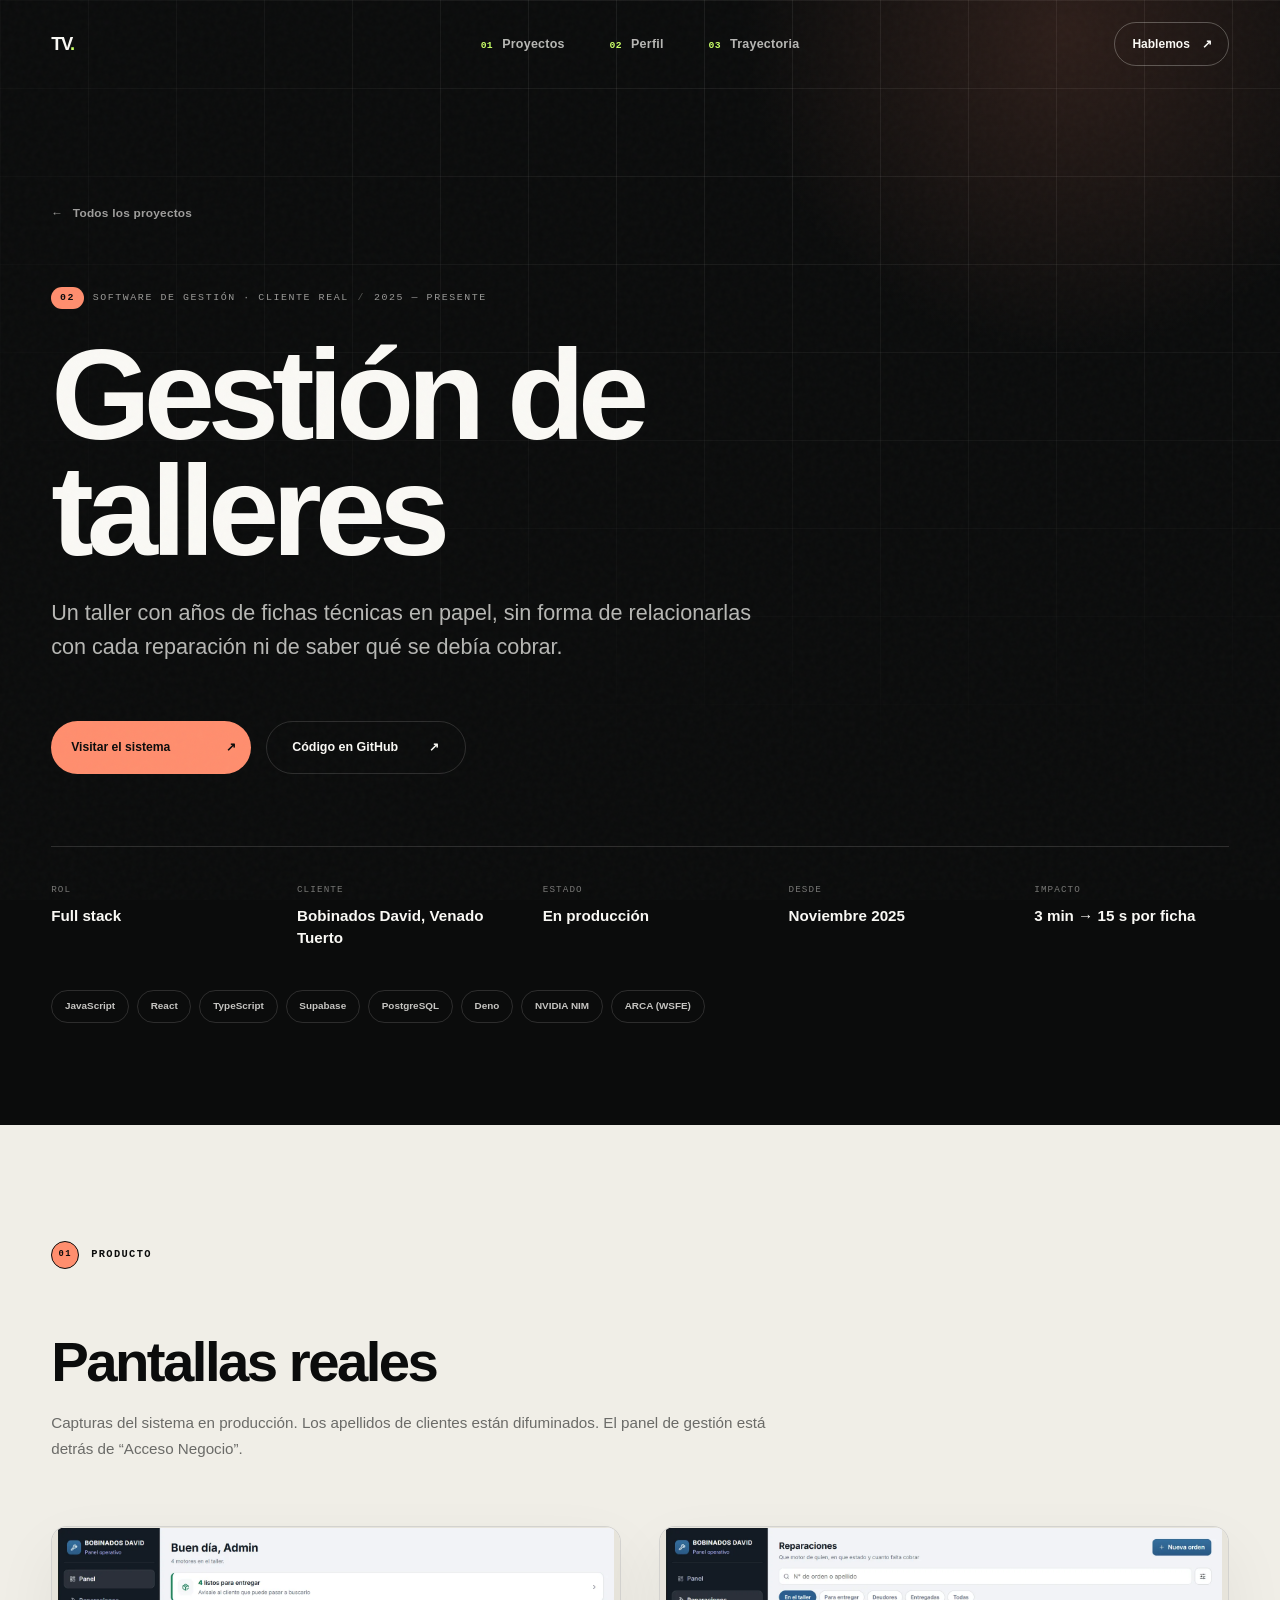
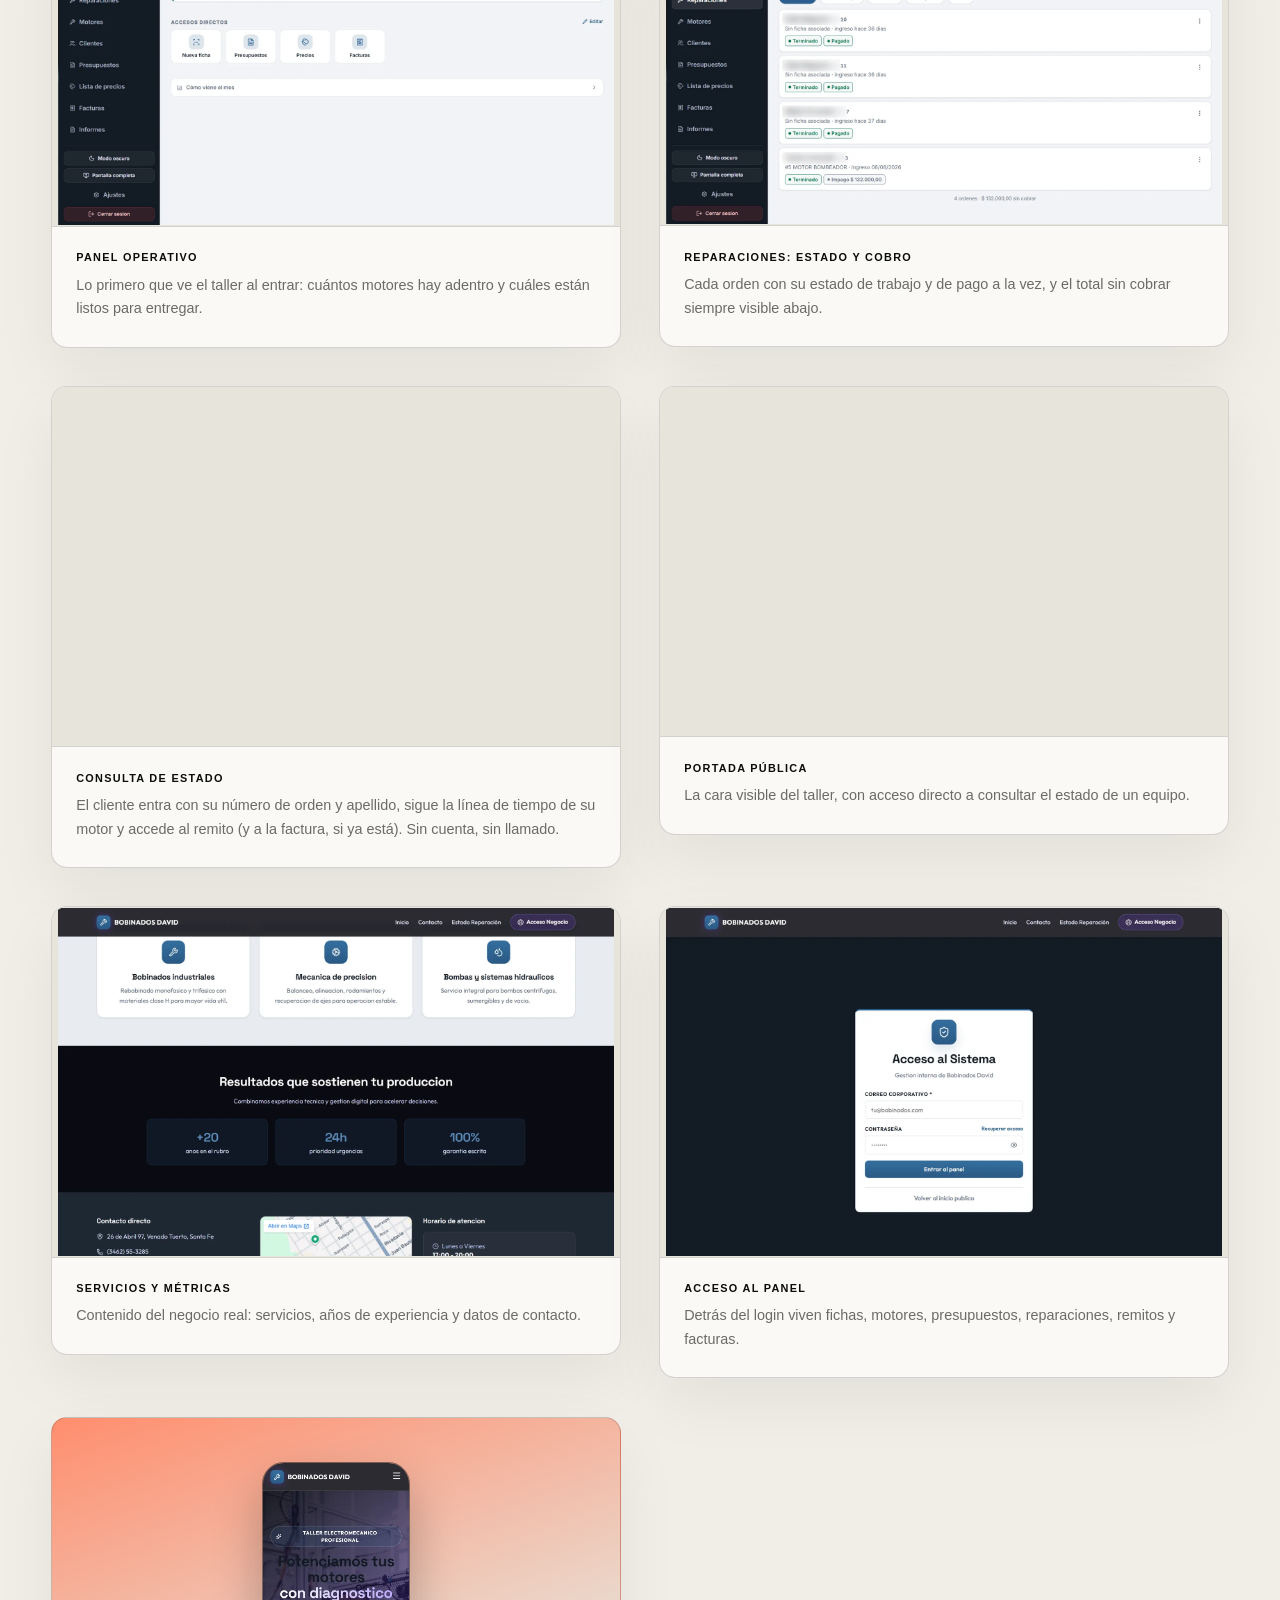
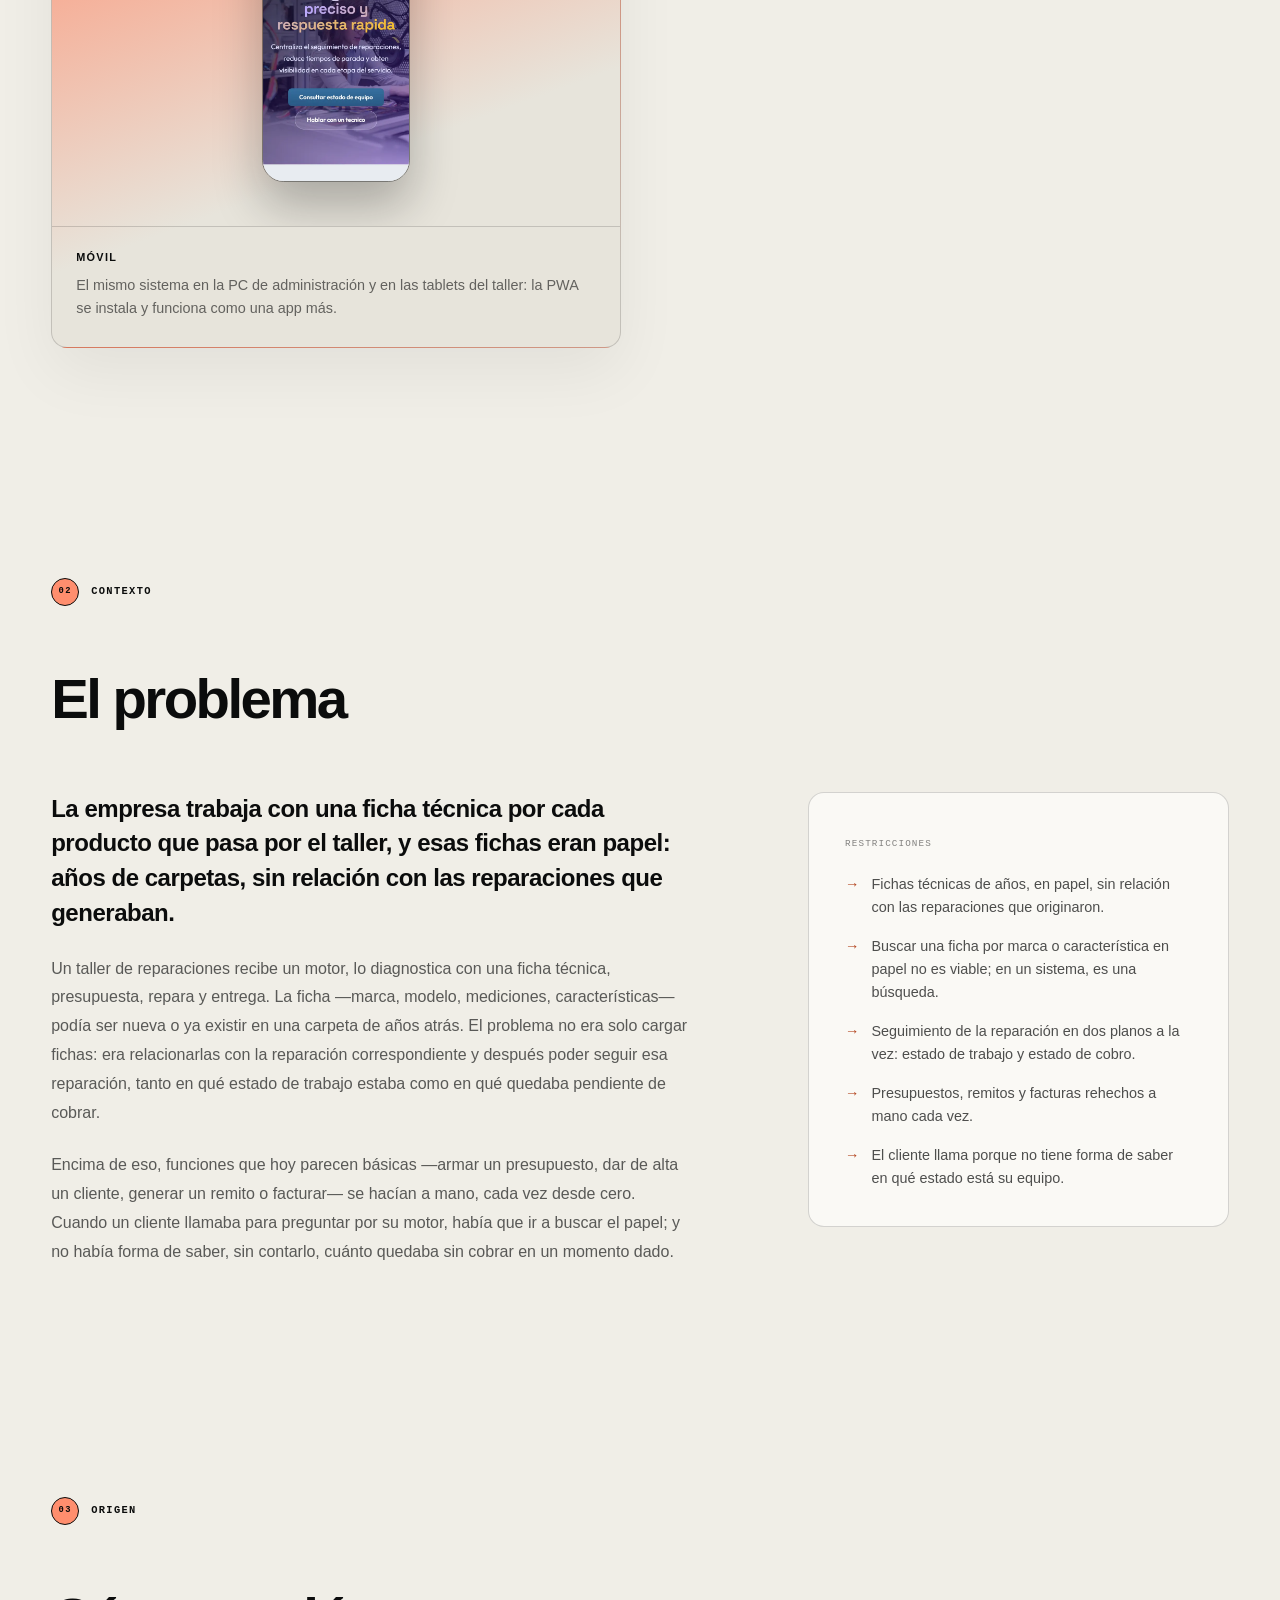
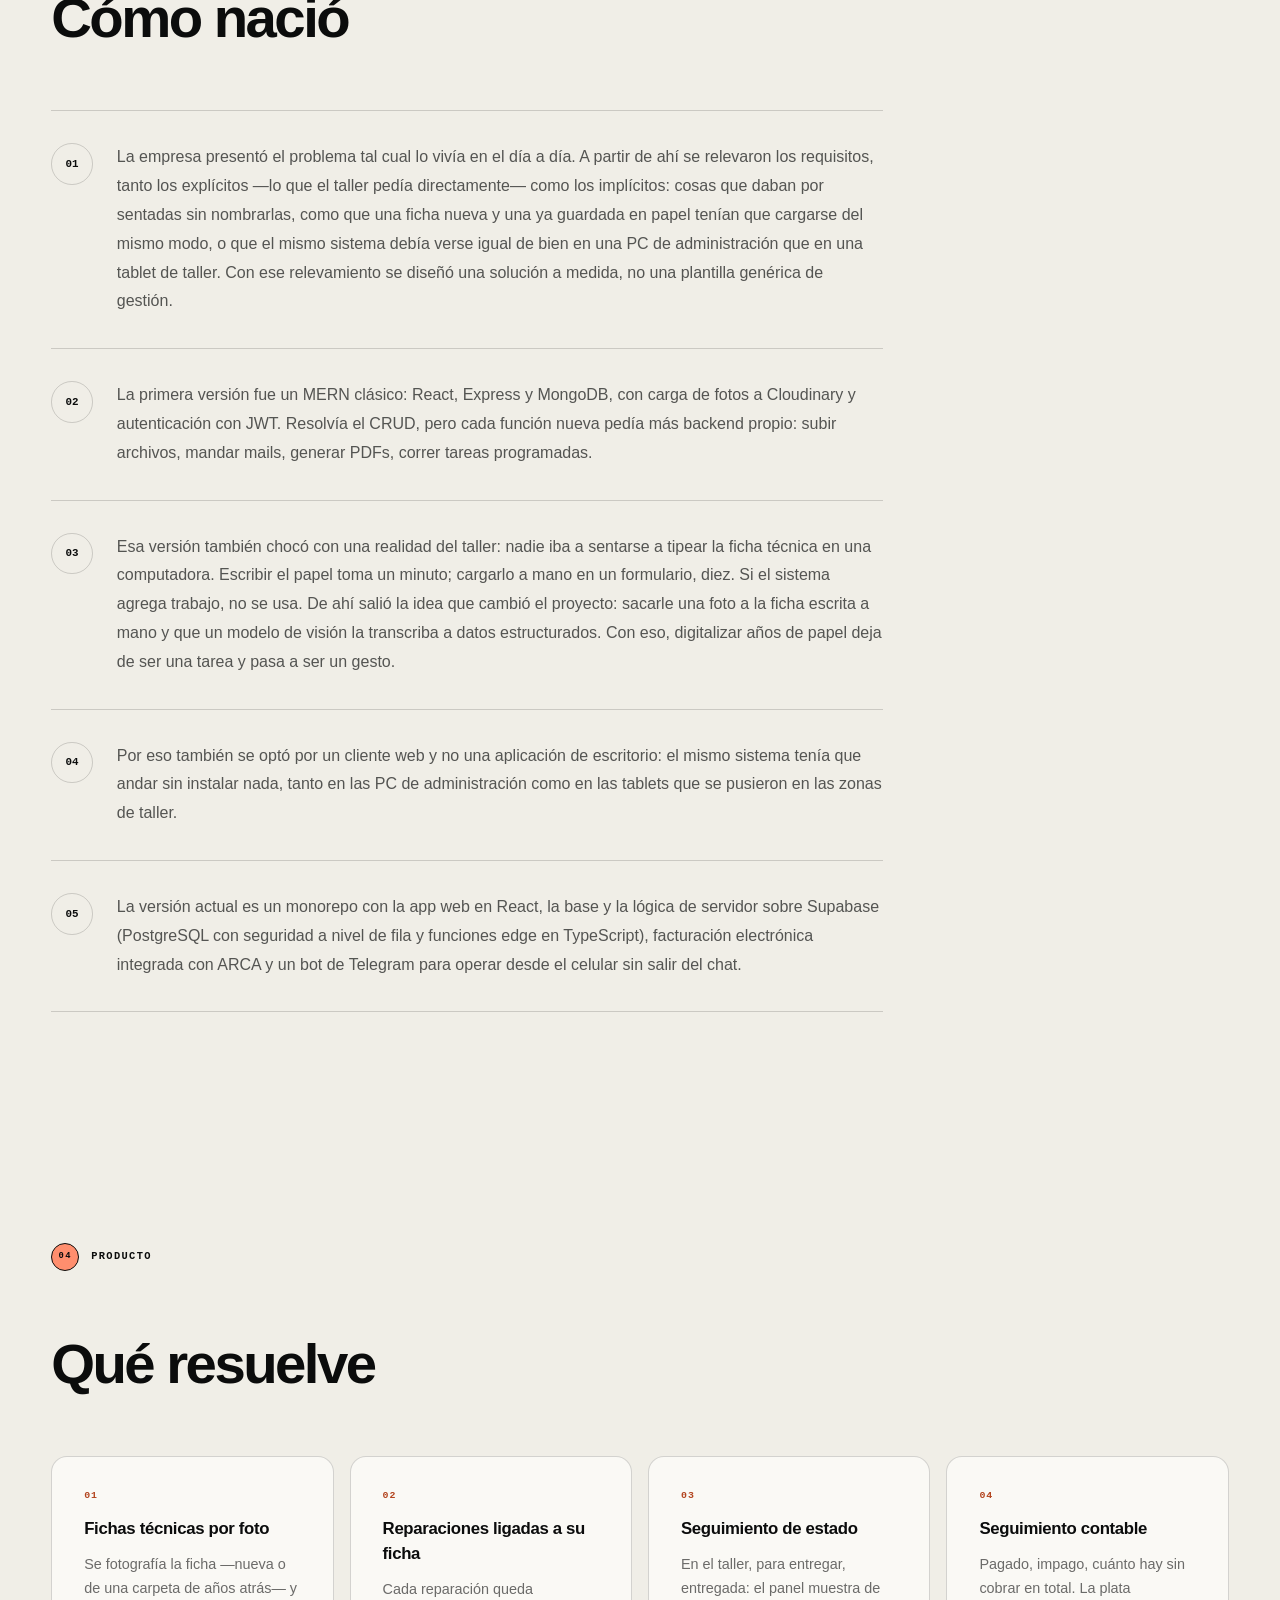
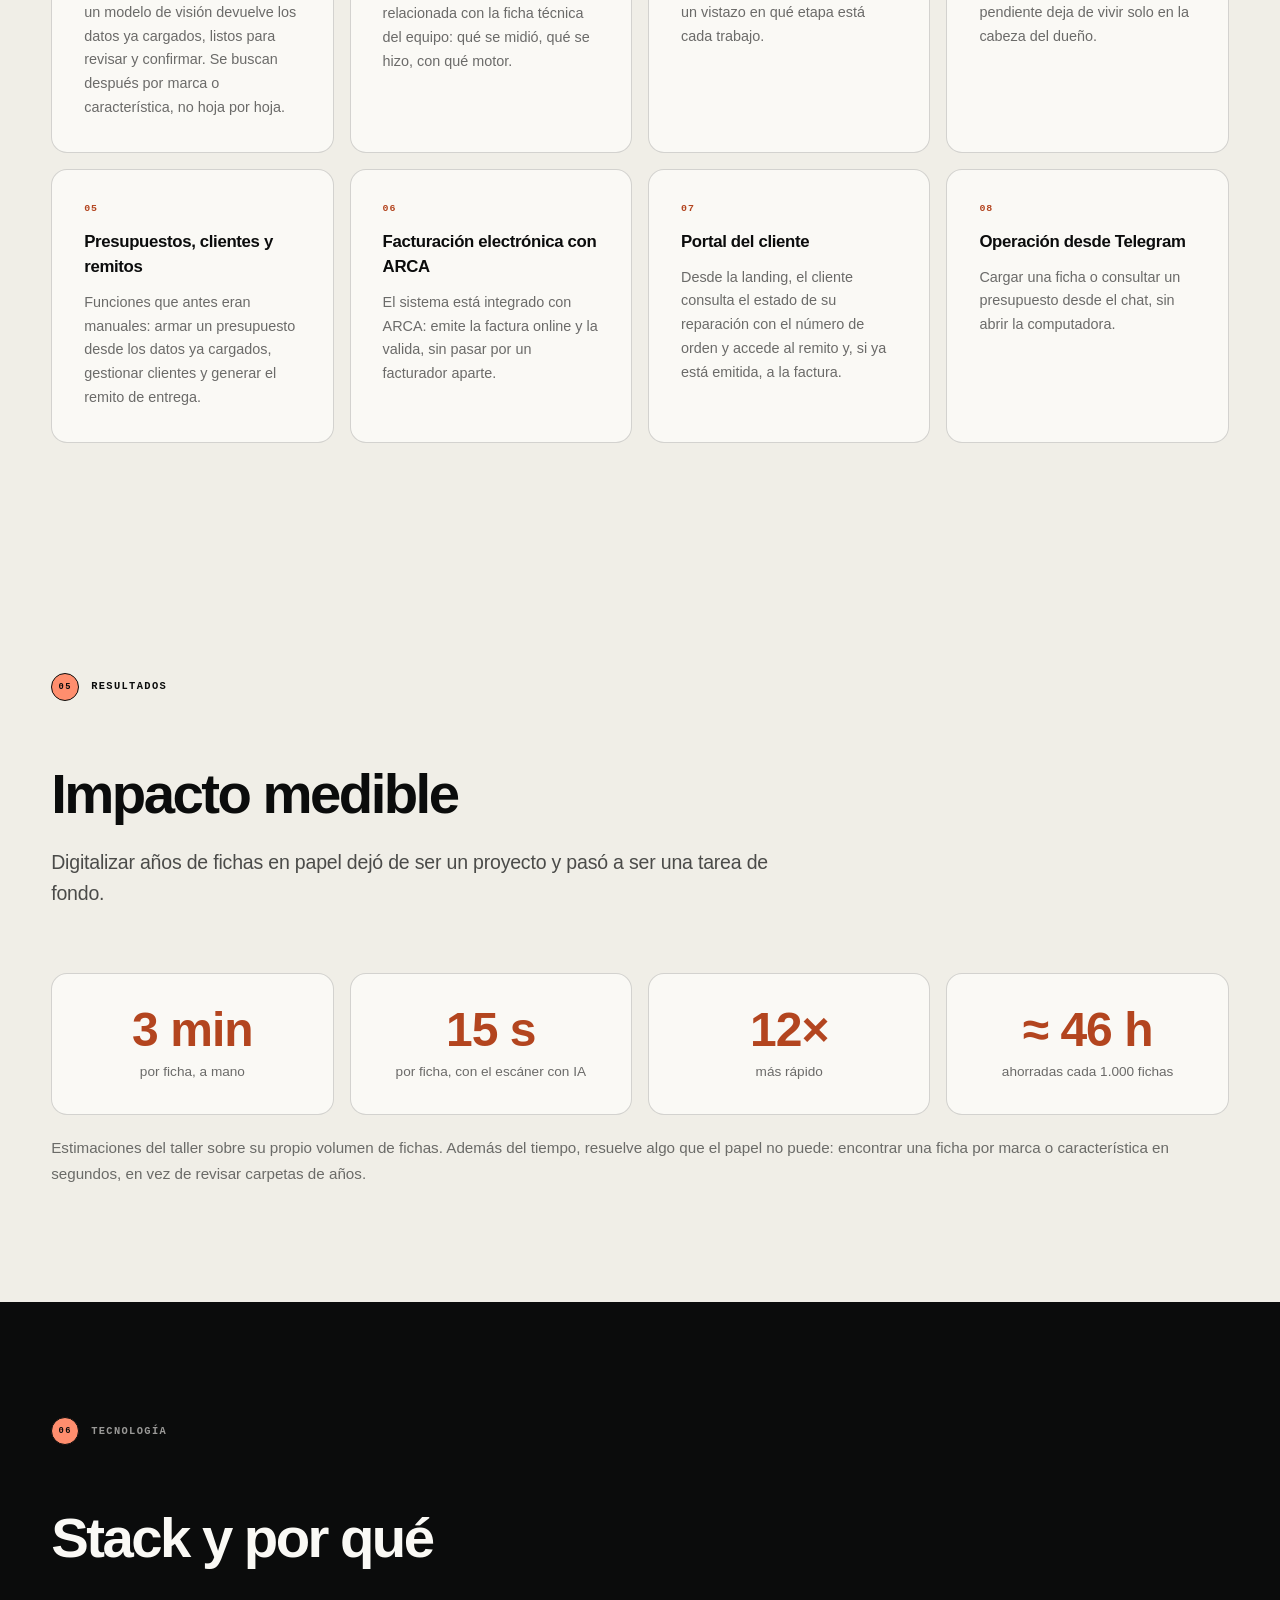
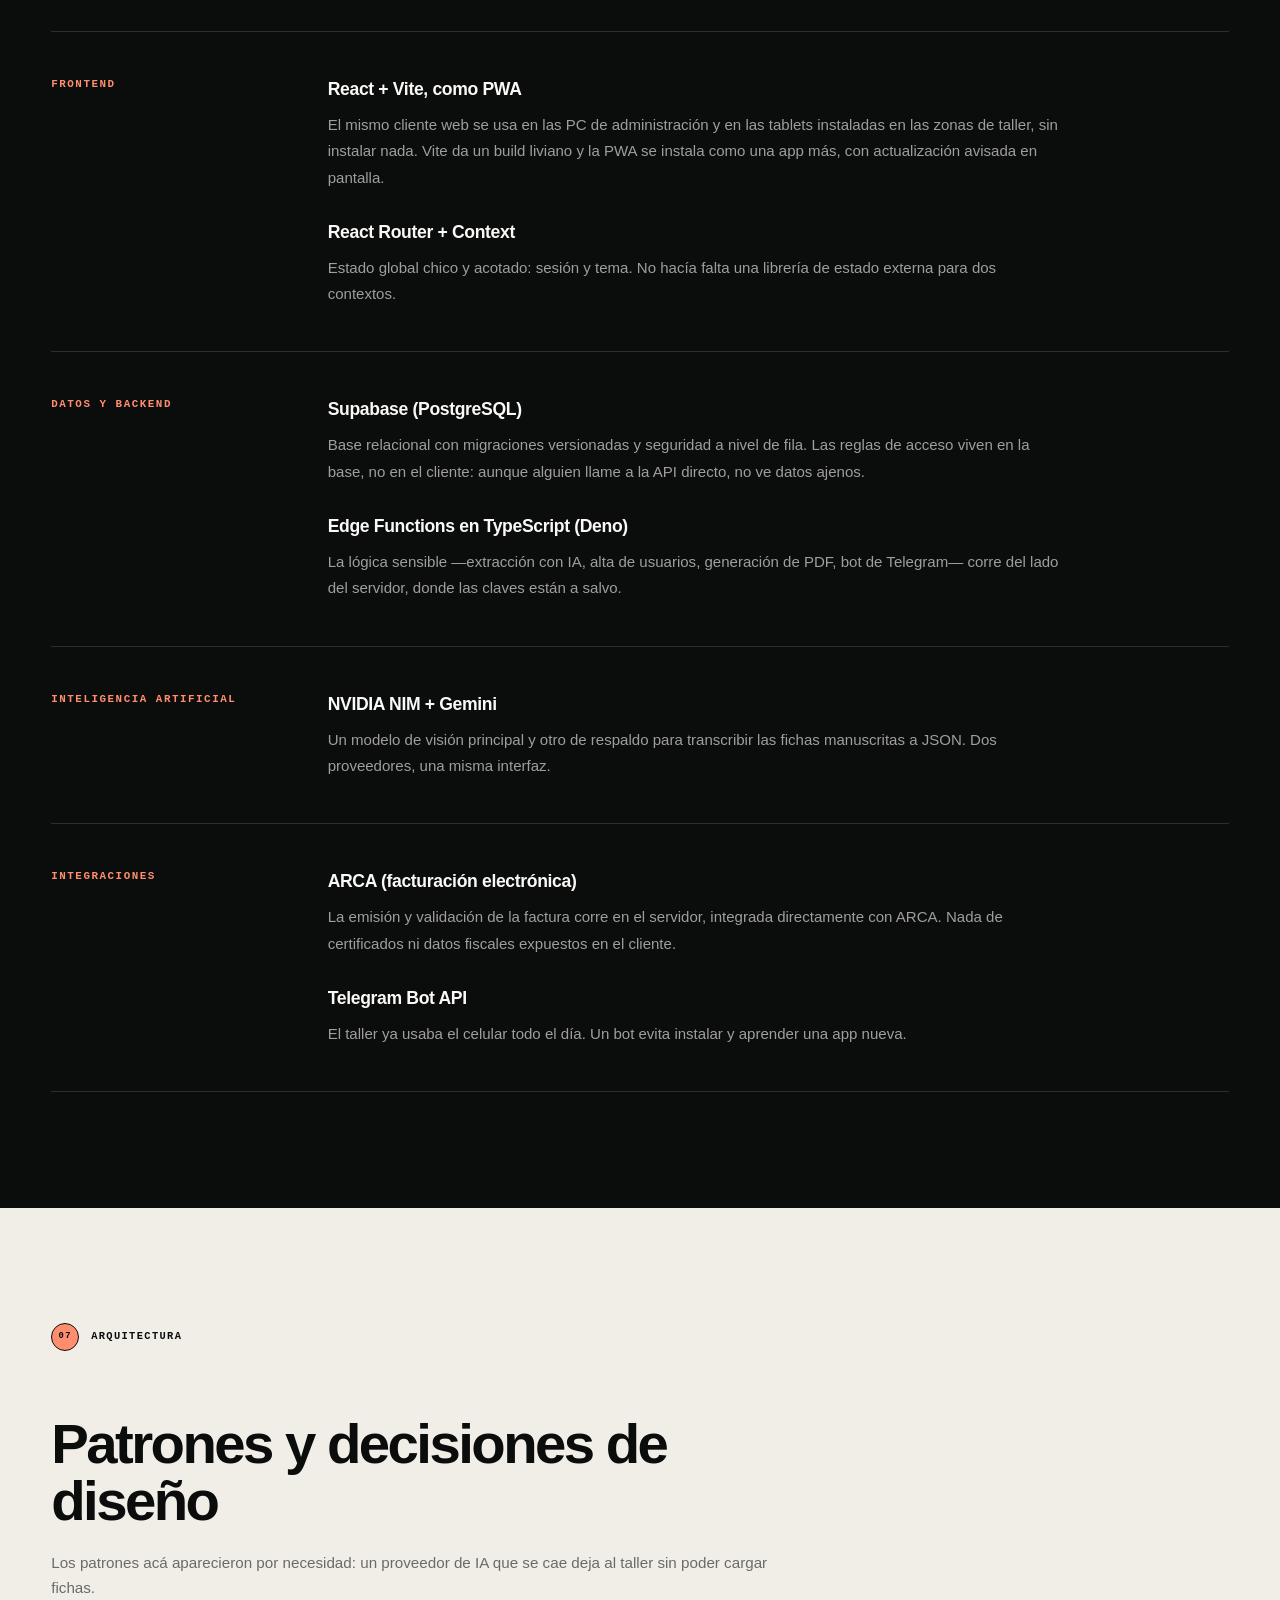
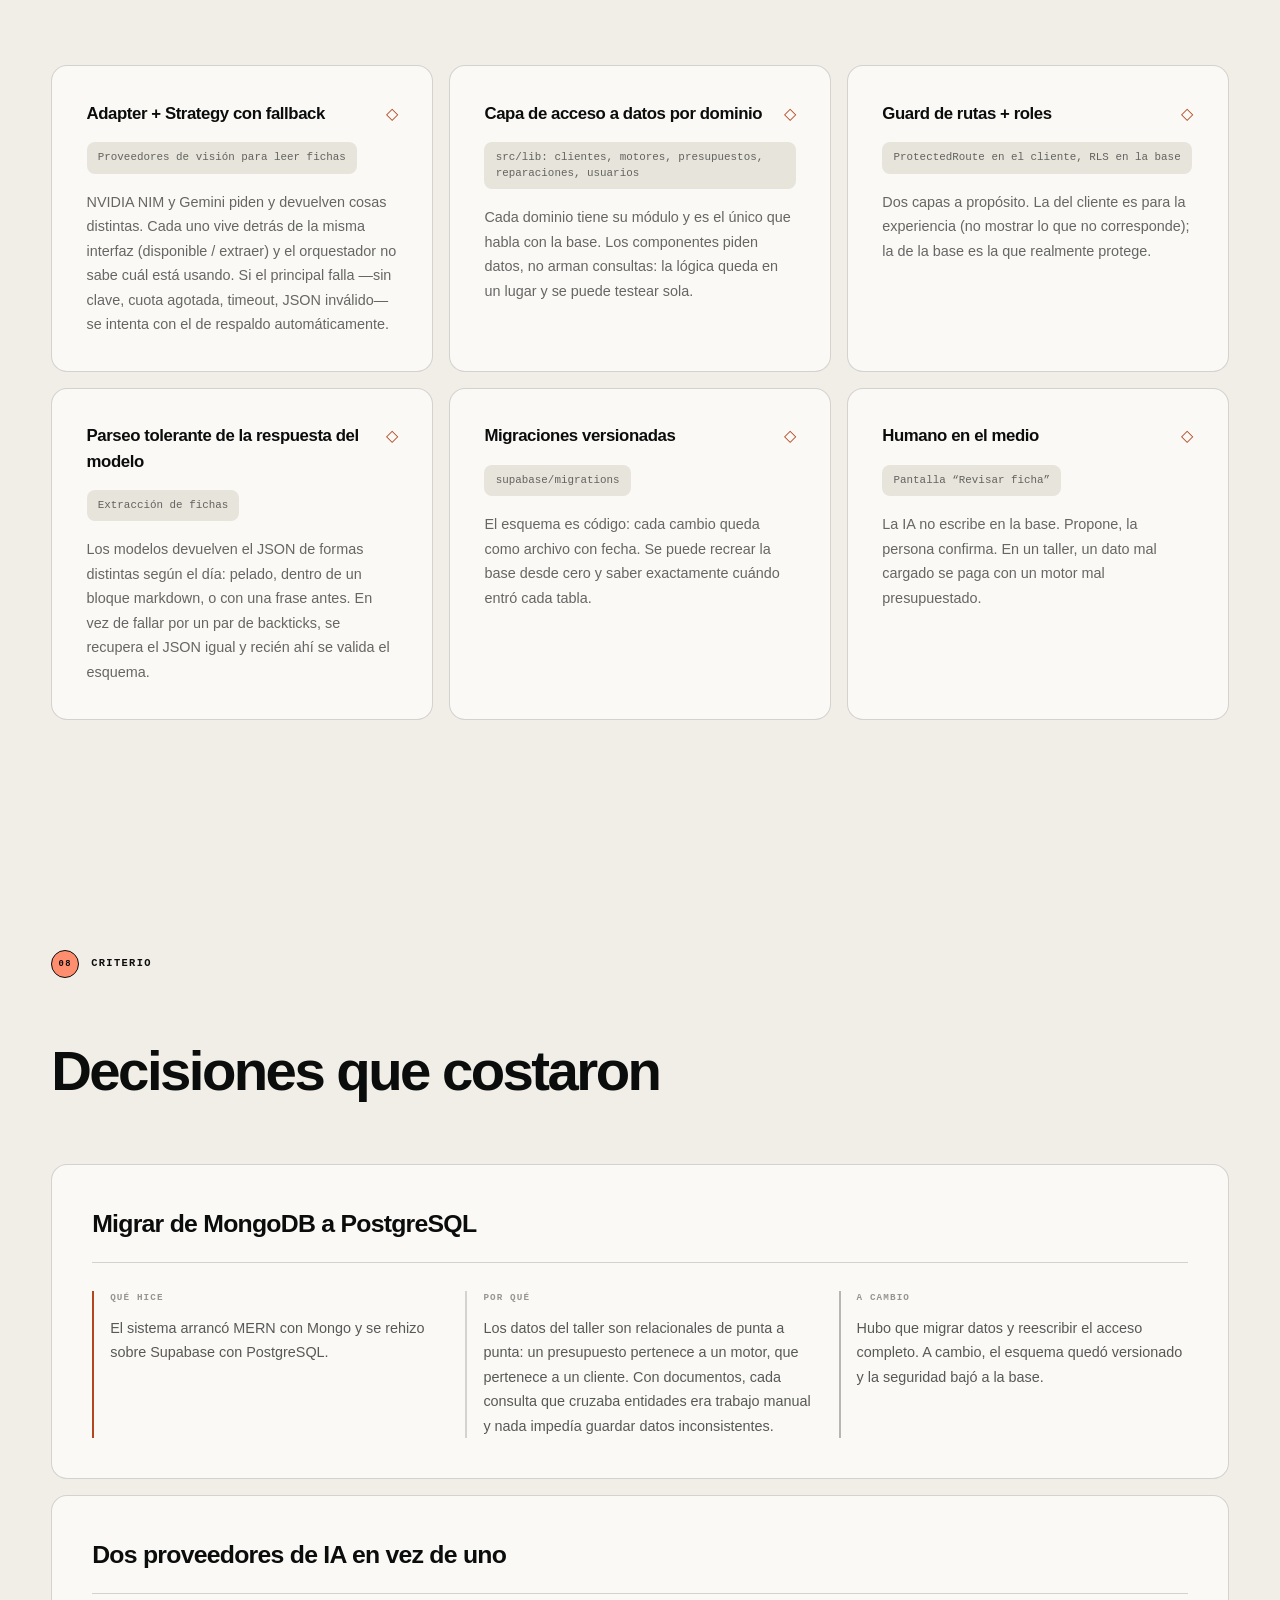
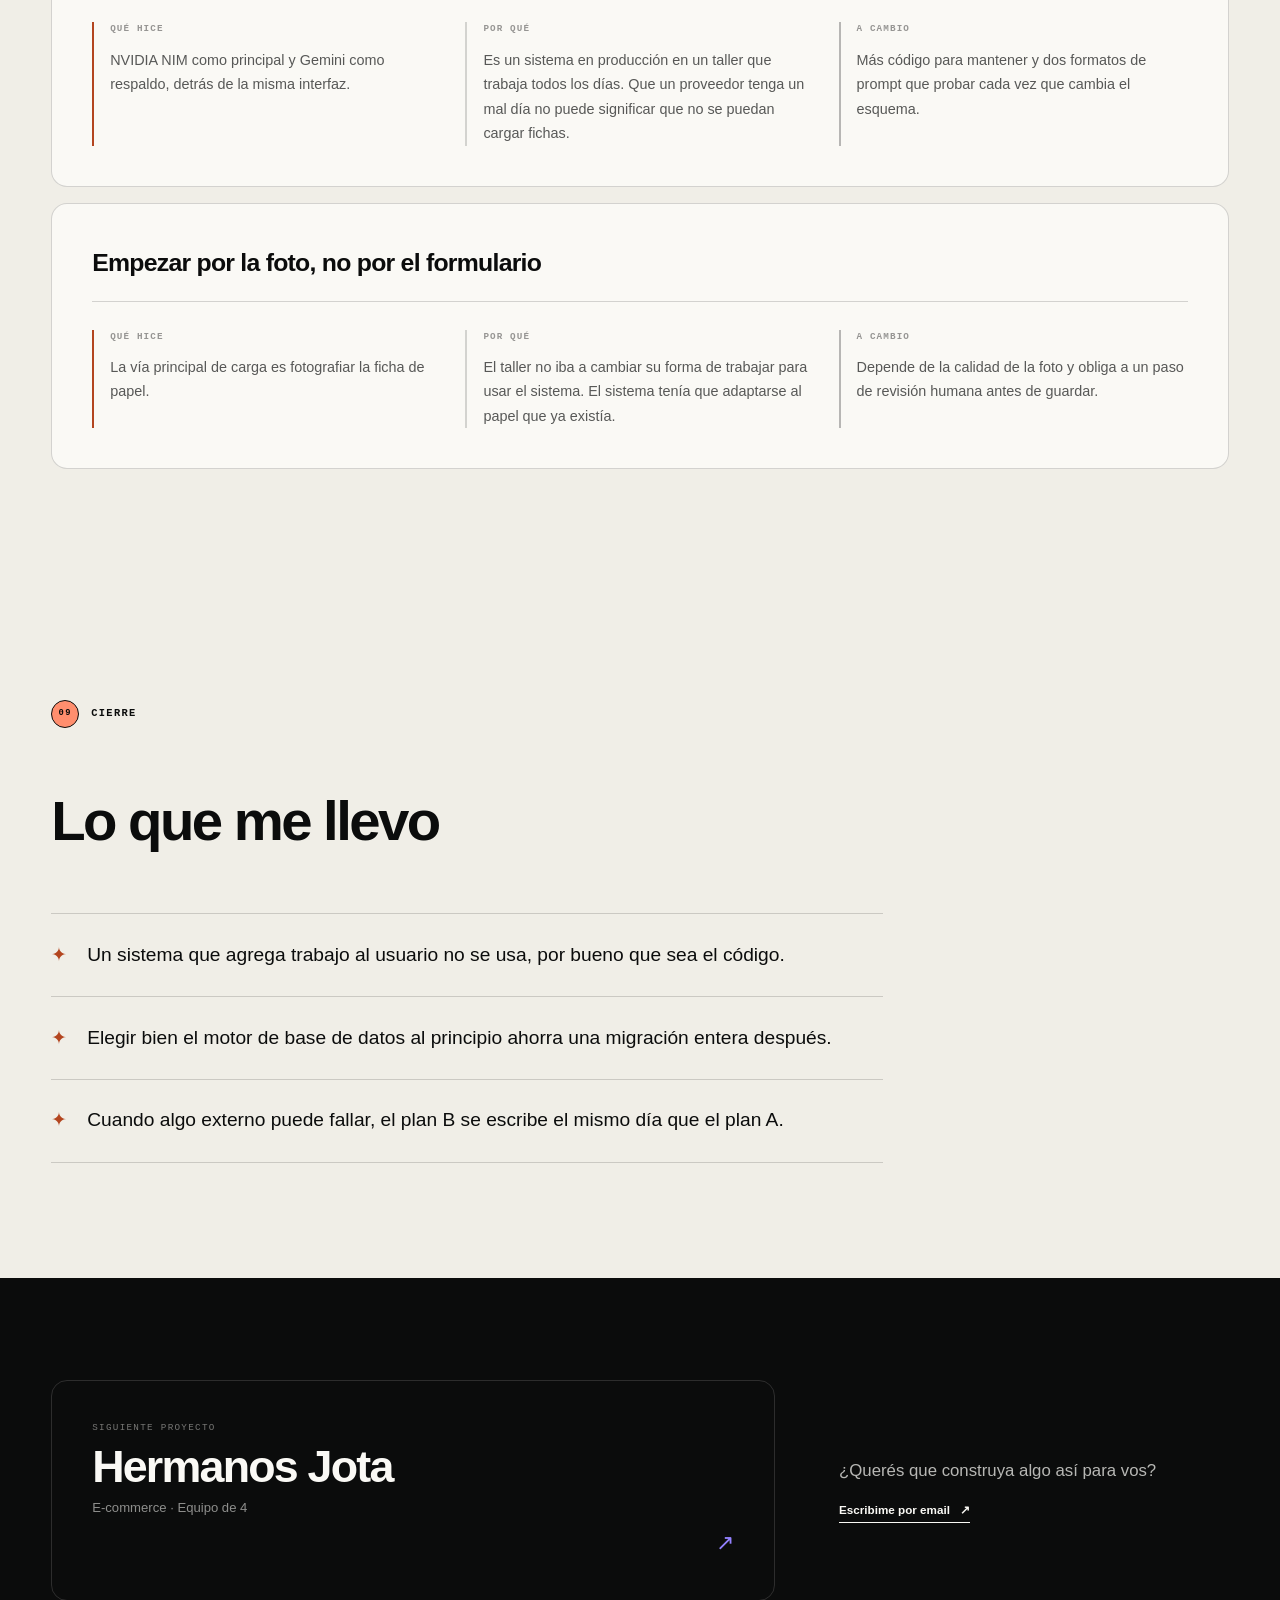
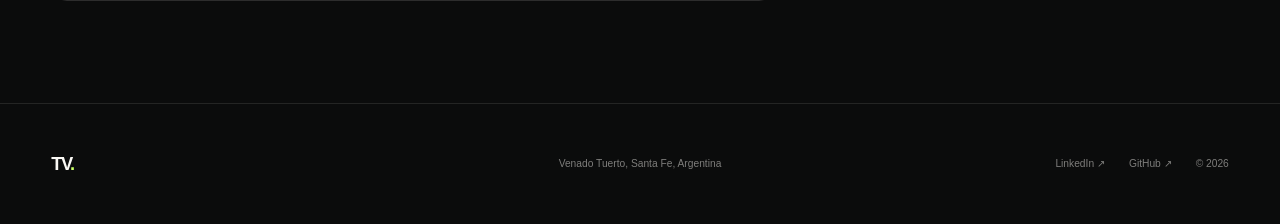
==== proyectos/gestor-taller.html @ 9112ce62 "Primer commit: portfolio listo para desplegar en tomasvallejos.tech - Metaetiquetas og:image/twitter" ====
<!doctype html>
<html lang="es" class="no-js">
  <head>
    <meta charset="UTF-8" />
    <meta name="viewport" content="width=device-width, initial-scale=1.0" />
    <meta name="theme-color" content="#0b0c0c" />
    <meta name="description" content="Cómo construí el sistema de gestión de un taller de reparaciones real: fichas técnicas digitalizadas por foto con IA, reparaciones con seguimiento de estado y contable, presupuestos y facturación electrónica integrada con ARCA. Stack, patrones y decisiones." />
    <meta name="author" content="Tomás Vallejos" />
    <meta property="og:type" content="article" />
    <meta property="og:locale" content="es_AR" />
    <meta property="og:title" content="Gestión de talleres — Proyecto de Tomás Vallejos" />
    <meta property="og:description" content="Cómo construí el sistema de gestión de un taller de reparaciones real: fichas técnicas digitalizadas por foto con IA, reparaciones con seguimiento de estado y contable, presupuestos y facturación electrónica integrada con ARCA. Stack, patrones y decisiones." />
    <meta property="og:image" content="https://tomasvallejos.tech/assets/proyectos/gestor-taller/panel.webp" />
    <meta property="og:url" content="https://tomasvallejos.tech/proyectos/gestor-taller.html" />
    <meta name="twitter:card" content="summary_large_image" />
    <meta name="twitter:title" content="Gestión de talleres — Proyecto de Tomás Vallejos" />
    <meta name="twitter:description" content="Cómo construí el sistema de gestión de un taller de reparaciones real: fichas técnicas digitalizadas por foto con IA, reparaciones con seguimiento de estado y contable, presupuestos y facturación electrónica integrada con ARCA. Stack, patrones y decisiones." />
    <meta name="twitter:image" content="https://tomasvallejos.tech/assets/proyectos/gestor-taller/panel.webp" />
    <title>Gestión de talleres — Caso de estudio · Tomás Vallejos</title>
    <link rel="canonical" href="https://tomasvallejos.tech/proyectos/gestor-taller.html" />
    <link rel="icon" href="../assets/favicon.svg" type="image/svg+xml" />
    <link rel="stylesheet" href="../styles.css?v=20260928" />
    <link rel="stylesheet" href="../proyecto.css?v=20260928" />
    <script>
      document.documentElement.classList.remove('no-js');
      document.documentElement.classList.add('js');
    </script>
    <script type="application/ld+json">
      {
        "@context": "https://schema.org",
        "@type": "SoftwareApplication",
        "name": "Gestión de talleres — Bobinados David",
        "applicationCategory": "BusinessApplication",
        "url": "https://bobinadosdavid.vercel.app/",
        "description": "Cómo construí el sistema de gestión de un taller de reparaciones real: fichas técnicas digitalizadas por foto con IA, reparaciones con seguimiento de estado y contable, presupuestos y facturación electrónica integrada con ARCA.",
        "operatingSystem": "Web",
        "author": {
          "@type": "Person",
          "name": "Tomás Vallejos",
          "url": "https://www.linkedin.com/in/tomasvallejos123"
        }
      }
    </script>
  </head>
  <body data-project="gestor-taller">
    <a class="skip-link" href="#contenido">Saltar al contenido</a>
    <div class="page-noise" aria-hidden="true"></div>
    <div class="scroll-progress" aria-hidden="true"><span></span></div>
    <div class="pointer-glow" aria-hidden="true"></div>

    <header class="site-header" data-header>
      <div class="header-inner">
        <a class="brand" href="../index.html" aria-label="Tomás Vallejos, volver al inicio">
          <span>TV</span><i>.</i>
        </a>

        <nav class="desktop-nav" aria-label="Navegación principal">
          <a href="../index.html#proyectos"><span>01</span> Proyectos</a>
          <a href="../index.html#perfil"><span>02</span> Perfil</a>
          <a href="../index.html#trayectoria"><span>03</span> Trayectoria</a>
        </nav>

        <a class="header-cta magnetic" href="../index.html#contacto">
          Hablemos <span aria-hidden="true">↗</span>
        </a>

        <button
          class="menu-toggle"
          type="button"
          aria-expanded="false"
          aria-controls="mobile-menu"
          aria-label="Abrir menú"
        >
          <span></span><span></span>
        </button>
      </div>

      <div class="mobile-menu" id="mobile-menu" aria-hidden="true">
        <nav aria-label="Navegación móvil">
          <a href="../index.html#proyectos"><small>01</small> Proyectos</a>
          <a href="../index.html#perfil"><small>02</small> Perfil</a>
          <a href="../index.html#trayectoria"><small>03</small> Trayectoria</a>
          <a href="../index.html#contacto"><small>04</small> Contacto</a>
        </nav>
        <div class="mobile-menu-footer">
          <span>Sistemas · Full Stack · IA</span>
          <span>Portfolio / 2026</span>
        </div>
      </div>
    </header>

    <main id="contenido">
      <article id="case-root"></article>
    </main>

    <nav class="case-nav" id="case-nav" aria-label="Secciones de este caso"></nav>

    <footer class="site-footer">
      <div class="container footer-inner">
        <a class="brand footer-brand" href="../index.html" aria-label="Volver al inicio"><span>TV</span><i>.</i></a>
        <p data-person-text="location">Venado Tuerto, Santa Fe, Argentina</p>
        <div>
          <a href="https://www.linkedin.com/in/tomasvallejos123" target="_blank" rel="noreferrer" data-person-link="linkedin">LinkedIn ↗</a>
          <a href="https://github.com/tomasvallejos1" target="_blank" rel="noreferrer" data-person-link="github">GitHub ↗</a>
          <span>© <span id="current-year">2026</span></span>
        </div>
      </div>
    </footer>

    <noscript>
      <div class="noscript-message">
        Este caso de estudio se arma con JavaScript. Activalo para leerlo, o
        <a href="https://bobinadosdavid.vercel.app/">visitá Gestión de talleres directamente</a>.
      </div>
    </noscript>

    <script src="../content.js?v=20260928" defer></script>
    <script src="../proyecto.js?v=20260928" defer></script>
    <script src="../ui.js?v=20260928" defer></script>
  </body>
</html>
---- styles.css ----
/* ------------------------------------------------------------
   Tomás Vallejos — Portfolio
   Visual system: editorial, technical, expressive.
------------------------------------------------------------- */

:root {
  --ink: #0b0c0c;
  --ink-soft: #131515;
  --paper: #f0eee7;
  --paper-soft: #e7e4db;
  --white: #faf9f5;
  --acid: #c8ff66;
  --acid-soft: #dfff9f;
  --violet: #9381ff;
  --muted: #9b9d96;
  --line: rgba(11, 12, 12, 0.16);
  --line-dark: rgba(250, 249, 245, 0.14);
  --container: 1280px;
  --gutter: clamp(1.25rem, 4vw, 4rem);
  --section-space: clamp(6.5rem, 12vw, 11rem);
  --ease-out: cubic-bezier(0.16, 1, 0.3, 1);
  --ease-smooth: cubic-bezier(0.76, 0, 0.24, 1);
}

* {
  box-sizing: border-box;
}

html {
  scroll-padding-top: 6rem;
  background: var(--ink);
}

@media (prefers-reduced-motion: no-preference) {
  html {
    scroll-behavior: smooth;
  }
}

body {
  margin: 0;
  overflow-x: hidden;
  background: var(--paper);
  color: var(--ink);
  font-family: Inter, "Segoe UI Variable", "Segoe UI", Helvetica, Arial, sans-serif;
  font-size: 1rem;
  line-height: 1.5;
  -webkit-font-smoothing: antialiased;
  text-rendering: optimizeLegibility;
}

body.menu-open {
  overflow: hidden;
}

::selection {
  background: var(--acid);
  color: var(--ink);
}

::-webkit-scrollbar {
  width: 10px;
}

::-webkit-scrollbar-track {
  background: var(--ink);
}

::-webkit-scrollbar-thumb {
  border: 3px solid var(--ink);
  border-radius: 100px;
  background: var(--acid);
}

img,
svg {
  display: block;
  max-width: 100%;
}

button,
a {
  color: inherit;
}

a {
  text-decoration: none;
}

button {
  border: 0;
  font: inherit;
}

h1,
h2,
h3,
p {
  margin: 0;
}

button,
a {
  -webkit-tap-highlight-color: transparent;
}

:focus-visible {
  outline: 2px solid var(--violet);
  outline-offset: 5px;
}

.container {
  width: min(100%, calc(var(--container) + var(--gutter) * 2));
  margin-inline: auto;
  padding-inline: var(--gutter);
}

.page-noise {
  position: fixed;
  z-index: 1000;
  inset: 0;
  opacity: 0.035;
  pointer-events: none;
  background-image: url("data:image/svg+xml,%3Csvg viewBox='0 0 180 180' xmlns='http://www.w3.org/2000/svg'%3E%3Cfilter id='n'%3E%3CfeTurbulence type='fractalNoise' baseFrequency='.9' numOctaves='3' stitchTiles='stitch'/%3E%3C/filter%3E%3Crect width='100%25' height='100%25' filter='url(%23n)' opacity='.8'/%3E%3C/svg%3E");
}

.pointer-glow {
  position: fixed;
  z-index: 2;
  top: 0;
  left: 0;
  width: 26rem;
  height: 26rem;
  border-radius: 50%;
  opacity: 0;
  pointer-events: none;
  background: radial-gradient(circle, rgba(200, 255, 102, 0.075), transparent 68%);
  transform: translate3d(calc(var(--pointer-x, -30rem) - 50%), calc(var(--pointer-y, -30rem) - 50%), 0);
  transition: opacity 0.4s ease;
}

body.pointer-active .pointer-glow {
  opacity: 1;
}

.skip-link {
  position: fixed;
  z-index: 2000;
  top: 1rem;
  left: 1rem;
  padding: 0.75rem 1rem;
  background: var(--acid);
  color: var(--ink);
  font-weight: 800;
  transform: translateY(-200%);
  transition: transform 0.2s;
}

.skip-link:focus {
  transform: translateY(0);
}

.scroll-progress {
  position: fixed;
  z-index: 1100;
  top: 0;
  left: 0;
  width: 100%;
  height: 3px;
  pointer-events: none;
}

.scroll-progress span {
  display: block;
  width: var(--scroll-progress, 0%);
  height: 100%;
  background: var(--acid);
}

/* Header */
.site-header {
  position: fixed;
  z-index: 100;
  top: 0;
  left: 0;
  width: 100%;
  color: var(--white);
  transition: background 0.4s ease, border-color 0.4s ease, transform 0.4s var(--ease-out);
}

.site-header.scrolled {
  border-bottom: 1px solid rgba(255, 255, 255, 0.08);
  background: rgba(11, 12, 12, 0.82);
  backdrop-filter: blur(18px);
  -webkit-backdrop-filter: blur(18px);
}

.header-inner {
  position: relative;
  z-index: 2;
  display: grid;
  grid-template-columns: 1fr auto 1fr;
  align-items: center;
  width: 100%;
  height: 5.5rem;
  padding-inline: var(--gutter);
}

.brand {
  justify-self: start;
  font-size: 1.15rem;
  font-weight: 900;
  letter-spacing: -0.08em;
}

.brand i {
  color: var(--acid);
  font-style: normal;
}

.desktop-nav {
  display: flex;
  gap: clamp(1.5rem, 3.5vw, 3.5rem);
  align-items: center;
}

.desktop-nav a {
  position: relative;
  color: rgba(250, 249, 245, 0.72);
  font-size: 0.78rem;
  font-weight: 650;
  letter-spacing: 0.02em;
  transition: color 0.25s;
}

.desktop-nav a::after {
  position: absolute;
  right: 0;
  bottom: -0.55rem;
  left: 0;
  height: 1px;
  background: var(--acid);
  content: "";
  transform: scaleX(0);
  transform-origin: right;
  transition: transform 0.45s var(--ease-out);
}

.desktop-nav a:hover,
.desktop-nav a.active {
  color: var(--white);
}

.desktop-nav a:hover::after,
.desktop-nav a.active::after {
  transform: scaleX(1);
  transform-origin: left;
}

.desktop-nav span {
  margin-right: 0.35rem;
  color: var(--acid);
  font-family: Consolas, monospace;
  font-size: 0.61rem;
}

.header-cta {
  display: inline-flex;
  justify-self: end;
  gap: 0.75rem;
  align-items: center;
  padding: 0.72rem 1rem 0.72rem 1.1rem;
  border: 1px solid rgba(250, 249, 245, 0.28);
  border-radius: 999px;
  font-size: 0.75rem;
  font-weight: 750;
  transition: color 0.3s, border-color 0.3s, background 0.3s;
}

.header-cta:hover {
  border-color: var(--acid);
  background: var(--acid);
  color: var(--ink);
}

.menu-toggle,
.mobile-menu {
  display: none;
}

/* Hero */
.hero {
  position: relative;
  display: flex;
  min-height: max(760px, 100svh);
  overflow: hidden;
  background: var(--ink);
  color: var(--white);
}

.hero-grid-lines,
.contact-grid {
  position: absolute;
  inset: 0;
  opacity: 0.06;
  pointer-events: none;
  background-image: linear-gradient(rgba(255, 255, 255, 0.6) 1px, transparent 1px),
    linear-gradient(90deg, rgba(255, 255, 255, 0.6) 1px, transparent 1px);
  background-size: 76px 76px;
  -webkit-mask-image: linear-gradient(to bottom, black, transparent 88%);
  mask-image: linear-gradient(to bottom, black, transparent 88%);
}

.hero-orb {
  position: absolute;
  border-radius: 50%;
  filter: blur(2px);
  pointer-events: none;
}

.hero-orb-one {
  top: -22rem;
  right: -17rem;
  width: 53rem;
  height: 53rem;
  border: 1px solid rgba(200, 255, 102, 0.2);
  background: radial-gradient(circle at 44% 45%, rgba(200, 255, 102, 0.12), transparent 65%);
}

.hero-orb-two {
  bottom: -18rem;
  left: 35%;
  width: 42rem;
  height: 42rem;
  background: radial-gradient(circle, rgba(147, 129, 255, 0.11), transparent 67%);
}

.hero-layout {
  position: relative;
  z-index: 3;
  display: grid;
  grid-template-columns: minmax(0, 1.18fr) minmax(340px, 0.82fr);
  gap: clamp(2rem, 5vw, 6rem);
  align-items: center;
  padding-top: 9rem;
  padding-bottom: 5rem;
}

.hero-copy {
  min-width: 0;
}

.eyebrow {
  display: flex;
  gap: 0.6rem;
  align-items: center;
  color: rgba(250, 249, 245, 0.65);
  font-family: Consolas, "SFMono-Regular", monospace;
  font-size: 0.68rem;
  letter-spacing: 0.13em;
  text-transform: uppercase;
}

.eyebrow i {
  color: rgba(250, 249, 245, 0.26);
  font-style: normal;
}

.status-dot {
  position: relative;
  width: 0.45rem;
  height: 0.45rem;
  border-radius: 50%;
  background: var(--acid);
  box-shadow: 0 0 0 0 rgba(200, 255, 102, 0.5);
  animation: status-pulse 2.4s infinite;
}

@keyframes status-pulse {
  70% { box-shadow: 0 0 0 0.45rem rgba(200, 255, 102, 0); }
  100% { box-shadow: 0 0 0 0 rgba(200, 255, 102, 0); }
}

.hero-eyebrow {
  margin-bottom: clamp(2rem, 5vh, 4rem);
  opacity: 0;
  animation: fade-up 0.8s 0.15s var(--ease-out) forwards;
}

.hero h1 {
  max-width: 920px;
  font-size: clamp(3.75rem, 7.7vw, 8.4rem);
  font-weight: 760;
  letter-spacing: -0.075em;
  line-height: 0.8;
}

.title-line {
  display: block;
  overflow: hidden;
  padding: 0.06em 0.07em 0.06em 0;
}

.title-line > span {
  display: block;
  transform: translateY(115%);
  animation: title-in 1.2s var(--ease-out) forwards;
}

.title-line:nth-child(1) > span { animation-delay: 0.18s; }
.title-line:nth-child(2) > span { animation-delay: 0.28s; }
.title-line:nth-child(3) > span { animation-delay: 0.38s; }

.accent-line {
  padding-left: 0.5rem;
  color: var(--acid);
  font-family: Georgia, "Times New Roman", serif;
  font-style: italic;
  font-weight: 400;
  letter-spacing: -0.08em;
}

@keyframes title-in {
  to { transform: translateY(0); }
}

@keyframes fade-up {
  from { opacity: 0; transform: translateY(1rem); }
  to { opacity: 1; transform: translateY(0); }
}

.hero-bottom {
  display: grid;
  grid-template-columns: minmax(240px, 390px) auto;
  gap: clamp(1.5rem, 4vw, 4rem);
  align-items: end;
  margin-top: clamp(2.6rem, 6vh, 5rem);
  opacity: 0;
  animation: fade-up 0.9s 0.65s var(--ease-out) forwards;
}

.hero-intro {
  color: rgba(250, 249, 245, 0.64);
  font-size: clamp(0.98rem, 1.2vw, 1.12rem);
  line-height: 1.7;
}

.hero-intro strong {
  color: var(--white);
  font-weight: 650;
}

.hero-actions {
  display: flex;
  flex-direction: column;
  gap: 1.2rem;
  align-items: flex-start;
}

.button {
  display: inline-flex;
  gap: 1.7rem;
  align-items: center;
  justify-content: space-between;
  min-width: 12.5rem;
  padding: 0.9rem 0.95rem 0.9rem 1.25rem;
  border-radius: 999px;
  font-size: 0.76rem;
  font-weight: 800;
}

.button-primary {
  background: var(--acid);
  color: var(--ink);
  transition: background 0.3s, transform 0.3s;
}

.button-primary:hover {
  background: var(--white);
}

.button-icon {
  display: grid;
  width: 2rem;
  height: 2rem;
  place-items: center;
  border-radius: 50%;
  background: var(--ink);
  color: var(--white);
  transition: transform 0.45s var(--ease-out);
}

.button:hover .button-icon {
  transform: rotate(-45deg);
}

.text-link,
.line-link {
  position: relative;
  display: inline-flex;
  gap: 0.65rem;
  align-items: center;
  padding-bottom: 0.3rem;
  font-size: 0.73rem;
  font-weight: 750;
}

.text-link::after,
.line-link::after {
  position: absolute;
  right: 0;
  bottom: 0;
  left: 0;
  height: 1px;
  background: currentColor;
  content: "";
  transform-origin: left;
  transition: transform 0.45s var(--ease-out);
}

.text-link:hover::after,
.line-link:hover::after {
  transform: scaleX(0.35);
}

.hero-visual {
  position: relative;
  height: min(570px, 63vh);
  min-height: 470px;
  perspective: 1200px;
  opacity: 0;
  animation: visual-in 1.2s 0.55s var(--ease-out) forwards;
}

@keyframes visual-in {
  from { opacity: 0; transform: translate3d(3rem, 2rem, 0); }
  to { opacity: 1; transform: translate3d(0, 0, 0); }
}

.visual-label {
  position: absolute;
  display: flex;
  gap: 0.65rem;
  align-items: center;
  color: rgba(250, 249, 245, 0.52);
  font-family: Consolas, monospace;
  font-size: 0.58rem;
  letter-spacing: 0.15em;
}

.visual-label i {
  color: var(--acid);
  font-style: normal;
}

.label-top {
  top: 0;
  right: 1rem;
}

.label-bottom {
  right: 0;
  bottom: 0;
}

.label-bottom i {
  width: 2.2rem;
  height: 1px;
  background: rgba(200, 255, 102, 0.7);
}

.code-window {
  position: absolute;
  top: 11%;
  left: 0;
  width: min(100%, 450px);
  overflow: hidden;
  border: 1px solid rgba(250, 249, 245, 0.15);
  border-radius: 0.8rem;
  background: rgba(20, 22, 22, 0.88);
  box-shadow: 0 2.5rem 6rem rgba(0, 0, 0, 0.48);
  transform: rotateY(7deg) rotateX(2deg);
  transform-style: preserve-3d;
  backdrop-filter: blur(16px);
  transition: transform 0.2s ease-out;
}

.window-bar {
  display: grid;
  grid-template-columns: 1fr auto 1fr;
  align-items: center;
  height: 3rem;
  padding: 0 0.9rem;
  border-bottom: 1px solid rgba(250, 249, 245, 0.1);
  color: rgba(250, 249, 245, 0.55);
  font-family: Consolas, monospace;
  font-size: 0.62rem;
}

.window-bar > span {
  justify-self: center;
}

.window-bar > small {
  justify-self: end;
  color: var(--acid);
  font-size: 0.58rem;
}

.window-dots {
  display: flex;
  gap: 0.36rem;
}

.window-dots i {
  width: 0.47rem;
  height: 0.47rem;
  border-radius: 50%;
  background: rgba(250, 249, 245, 0.2);
}

.window-dots i:first-child { background: #ff6b5f; }
.window-dots i:nth-child(2) { background: #f5c451; }
.window-dots i:last-child { background: #65cb70; }

.code-area {
  padding: 2rem 1.25rem 2.1rem;
  color: #d8d9d3;
  font-family: Consolas, "SFMono-Regular", monospace;
  font-size: clamp(0.69rem, 1vw, 0.82rem);
  line-height: 2;
}

.code-area > div {
  display: grid;
  grid-template-columns: 2.1rem 1fr;
}

.line-number {
  color: rgba(250, 249, 245, 0.22);
  user-select: none;
}

.code-area code b {
  color: var(--violet);
  font-weight: 500;
}

.code-area code em {
  color: var(--acid-soft);
  font-style: normal;
}

.code-space {
  min-height: 1.9em;
}

.cursor-block {
  display: inline-block;
  width: 0.48em;
  height: 1.05em;
  margin-left: 0.3em;
  vertical-align: -0.16em;
  background: var(--acid);
  animation: blink 1.1s steps(1) infinite;
}

@keyframes blink { 50% { opacity: 0; } }

.window-status {
  display: flex;
  justify-content: space-between;
  padding: 0.5rem 0.8rem;
  background: var(--acid);
  color: var(--ink);
  font-family: Consolas, monospace;
  font-size: 0.54rem;
  letter-spacing: 0.02em;
}

.window-status span:first-child {
  display: flex;
  gap: 0.4rem;
  align-items: center;
}

.window-status i {
  width: 0.35rem;
  height: 0.35rem;
  border-radius: 50%;
  background: var(--ink);
}

.result-card {
  position: absolute;
  z-index: 2;
  right: 0;
  bottom: 13%;
  width: 48%;
  min-width: 210px;
  padding: 1.1rem;
  border-radius: 0.65rem;
  background: var(--paper);
  color: var(--ink);
  box-shadow: 0 2rem 4rem rgba(0, 0, 0, 0.34);
  transform: rotate(4deg);
  animation: card-float 5s ease-in-out infinite;
}

@keyframes card-float {
  0%, 100% { transform: rotate(4deg) translateY(0); }
  50% { transform: rotate(2.5deg) translateY(-0.7rem); }
}

.result-top,
.result-footer {
  display: flex;
  justify-content: space-between;
  font-family: Consolas, monospace;
  font-size: 0.53rem;
  letter-spacing: 0.1em;
  text-transform: uppercase;
}

.result-mark {
  margin: 1.6rem 0 1.3rem;
  font-size: clamp(3rem, 5vw, 4.4rem);
  font-weight: 900;
  letter-spacing: -0.11em;
  line-height: 0.85;
}

.result-mark span {
  color: var(--violet);
}

.result-lines {
  display: grid;
  gap: 0.35rem;
  margin-bottom: 1.6rem;
}

.result-lines i {
  width: 100%;
  height: 0.3rem;
  background: var(--ink);
}

.result-lines i:nth-child(2) { width: 76%; }
.result-lines i:nth-child(3) { width: 42%; background: var(--violet); }

.result-footer {
  padding-top: 0.65rem;
  border-top: 1px solid var(--line);
  color: rgba(11, 12, 12, 0.58);
  font-size: 0.48rem;
}

/* Ticker */
.ticker {
  position: relative;
  z-index: 5;
  overflow: hidden;
  border-top: 1px solid rgba(200, 255, 102, 0.35);
  border-bottom: 1px solid rgba(200, 255, 102, 0.35);
  background: var(--acid);
  color: var(--ink);
  transform: rotate(-1deg) scale(1.02);
}

.ticker-track {
  display: flex;
  width: max-content;
  gap: 2.5rem;
  align-items: center;
  padding: 0.95rem 0;
  font-family: Consolas, monospace;
  font-size: 0.68rem;
  font-weight: 800;
  letter-spacing: 0.08em;
  animation: ticker-scroll 28s linear infinite;
}

.ticker-track i {
  font-style: normal;
}

@keyframes ticker-scroll {
  to { transform: translateX(-50%); }
}

/* General sections */
.section {
  position: relative;
  padding-block: var(--section-space);
}

.section-header {
  margin-bottom: clamp(3.5rem, 7vw, 6.5rem);
}

.section-kicker {
  display: flex;
  gap: 0.75rem;
  align-items: center;
  margin-bottom: clamp(2.5rem, 5vw, 4.5rem);
  font-family: Consolas, monospace;
  font-size: 0.65rem;
  font-weight: 700;
  letter-spacing: 0.13em;
  text-transform: uppercase;
}

.section-kicker span {
  display: grid;
  width: 1.75rem;
  height: 1.75rem;
  place-items: center;
  border: 1px solid currentColor;
  border-radius: 50%;
  font-size: 0.55rem;
}

.section-heading-row {
  display: grid;
  grid-template-columns: minmax(0, 1fr) minmax(230px, 330px);
  gap: 3rem;
  align-items: end;
}

.section-heading-row h2,
.profile-sticky h2,
.contact-inner h2 {
  font-size: clamp(3.25rem, 7vw, 7.4rem);
  font-weight: 760;
  letter-spacing: -0.072em;
  line-height: 0.89;
}

.section-heading-row h2 em,
.profile-sticky h2 em,
.contact-inner h2 em {
  font-family: Georgia, "Times New Roman", serif;
  font-weight: 400;
  letter-spacing: -0.075em;
}

.section-heading-row p {
  max-width: 30rem;
  padding-bottom: 0.55rem;
  color: rgba(11, 12, 12, 0.58);
  font-size: 0.92rem;
  line-height: 1.7;
}

.reveal {
  opacity: 0;
  transform: translateY(2.5rem);
  transition: opacity 0.9s var(--ease-out), transform 0.9s var(--ease-out);
}

.reveal.is-visible {
  opacity: 1;
  transform: translateY(0);
}

/* Projects */
.work-section {
  overflow: hidden;
  background: var(--paper);
}

.project-list {
  display: grid;
  gap: clamp(4rem, 8vw, 8rem);
}

.project-card {
  display: grid;
  grid-template-columns: minmax(0, 1.18fr) minmax(300px, 0.82fr);
  min-height: 570px;
  overflow: hidden;
  border: 1px solid var(--line);
  border-radius: 1rem;
  background: var(--white);
  box-shadow: 0 2rem 6rem rgba(11, 12, 12, 0.07);
}

.project-visual {
  position: relative;
  display: block;
  min-height: 570px;
  overflow: hidden;
  background: var(--project-color, var(--violet));
  isolation: isolate;
}

.project-visual::before {
  position: absolute;
  inset: 0;
  z-index: -1;
  opacity: 0.28;
  background-image: linear-gradient(rgba(11, 12, 12, 0.35) 1px, transparent 1px),
    linear-gradient(90deg, rgba(11, 12, 12, 0.35) 1px, transparent 1px);
  background-size: 44px 44px;
  content: "";
}

.project-visual::after {
  position: absolute;
  right: -20%;
  bottom: -35%;
  width: 80%;
  aspect-ratio: 1;
  border: 1px solid rgba(11, 12, 12, 0.4);
  border-radius: 50%;
  content: "";
}

.project-visual-label {
  position: absolute;
  z-index: 2;
  top: 1.5rem;
  left: 1.5rem;
  display: flex;
  gap: 0.5rem;
  align-items: center;
  padding: 0.55rem 0.75rem;
  border: 1px solid rgba(11, 12, 12, 0.28);
  border-radius: 999px;
  background: rgba(250, 249, 245, 0.25);
  font-family: Consolas, monospace;
  font-size: 0.55rem;
  font-weight: 700;
  letter-spacing: 0.1em;
  backdrop-filter: blur(8px);
}

.project-visual-label i {
  width: 0.35rem;
  height: 0.35rem;
  border-radius: 50%;
  background: var(--ink);
}

/* Captura real del proyecto, montada en una ventana de navegador. */
.project-shot {
  position: absolute;
  top: 50%;
  left: 50%;
  width: min(86%, 620px);
  overflow: hidden;
  border: 1px solid rgba(11, 12, 12, 0.78);
  border-radius: 0.85rem;
  background: var(--white);
  box-shadow: 1.2rem 1.2rem 0 rgba(11, 12, 12, 0.85);
  transform: translate(-52%, -50%) rotate(-2.6deg);
  transition: transform 0.8s var(--ease-out), box-shadow 0.8s var(--ease-out);
}

.project-card:hover .project-shot,
.project-card:focus-within .project-shot {
  box-shadow: 0.55rem 0.55rem 0 rgba(11, 12, 12, 0.85);
  transform: translate(-50%, -50%) rotate(0deg);
}

.shot-bar {
  display: flex;
  gap: 0.85rem;
  align-items: center;
  padding: 0.6rem 0.9rem;
  border-bottom: 1px solid var(--line);
  background: var(--paper);
}

.shot-dots {
  display: flex;
  gap: 0.3rem;
}

.shot-dots i {
  width: 0.5rem;
  height: 0.5rem;
  border-radius: 50%;
}

.shot-dots i:first-child { background: #ff6b5f; }
.shot-dots i:nth-child(2) { background: #f5c451; }
.shot-dots i:last-child { background: #65cb70; }

.shot-url {
  overflow: hidden;
  color: rgba(11, 12, 12, 0.48);
  font-family: Consolas, monospace;
  font-size: 0.58rem;
  letter-spacing: 0.06em;
  text-overflow: ellipsis;
  white-space: nowrap;
}

.shot-frame {
  aspect-ratio: 16 / 10;
  overflow: hidden;
  background: var(--paper-soft);
}

.shot-frame img {
  width: 100%;
  height: 100%;
  object-fit: cover;
  object-position: top center;
  transition: transform 1.2s var(--ease-out);
}

.project-card:hover .shot-frame img {
  transform: scale(1.03);
}

/* Captura de celular: el mockup ya trae su marco, así que flota sin
   ventana de navegador y la sombra sigue la silueta del teléfono. */
.project-phone {
  position: absolute;
  top: 50%;
  left: 50%;
  display: grid;
  place-items: center;
  transform: translate(-50%, -50%) rotate(-2.6deg);
  transition: transform 0.8s var(--ease-out);
}

/* `height: auto` pisa el atributo height de la imagen: sin esto, al
   limitar sólo el ancho el teléfono se estiraba a lo alto. */
.project-phone img {
  width: auto;
  height: auto;
  max-width: min(100%, 15rem);
  max-height: 27rem;
  filter: drop-shadow(0.95rem 0.95rem 0 rgba(11, 12, 12, 0.85));
  transition: filter 0.8s var(--ease-out);
}

.project-card:hover .project-phone,
.project-card:focus-within .project-phone {
  transform: translate(-50%, -50%) rotate(0deg) scale(1.02);
}

.project-card:hover .project-phone img,
.project-card:focus-within .project-phone img {
  filter: drop-shadow(0.4rem 0.4rem 0 rgba(11, 12, 12, 0.85));
}

.project-status {
  position: absolute;
  right: 1.5rem;
  bottom: 1.5rem;
  z-index: 2;
  padding: 0.5rem 0.85rem;
  border: 1px solid rgba(11, 12, 12, 0.28);
  border-radius: 999px;
  background: rgba(250, 249, 245, 0.55);
  color: rgba(11, 12, 12, 0.78);
  font-family: Consolas, monospace;
  font-size: 0.55rem;
  font-weight: 700;
  letter-spacing: 0.08em;
  text-transform: uppercase;
  backdrop-filter: blur(8px);
}

.project-content {
  display: flex;
  flex-direction: column;
  justify-content: space-between;
  padding: clamp(2rem, 4vw, 4.25rem);
}

.project-meta {
  display: flex;
  justify-content: space-between;
  padding-bottom: 1.5rem;
  border-bottom: 1px solid var(--line);
  color: rgba(11, 12, 12, 0.55);
  font-family: Consolas, monospace;
  font-size: 0.59rem;
  letter-spacing: 0.08em;
  text-transform: uppercase;
}

.project-copy h3 {
  max-width: 9ch;
  margin: clamp(2.5rem, 7vw, 5.5rem) 0 1.5rem;
  font-size: clamp(2.5rem, 4.4vw, 4.5rem);
  font-weight: 750;
  letter-spacing: -0.065em;
  line-height: 0.92;
}

.project-copy > p {
  max-width: 30rem;
  color: rgba(11, 12, 12, 0.61);
  font-size: 0.92rem;
  line-height: 1.72;
}

.project-tags {
  display: flex;
  flex-wrap: wrap;
  gap: 0.5rem;
  margin: 2rem 0;
}

.project-tags span {
  padding: 0.55rem 0.75rem;
  border: 1px solid var(--line);
  border-radius: 999px;
  font-size: 0.62rem;
  font-weight: 700;
}

.project-link {
  display: flex;
  justify-content: space-between;
  align-items: center;
  padding-top: 1.5rem;
  border-top: 1px solid var(--line);
  font-size: 0.74rem;
  font-weight: 800;
}

.project-link i {
  display: grid;
  width: 2.5rem;
  height: 2.5rem;
  place-items: center;
  border-radius: 50%;
  background: var(--ink);
  color: var(--white);
  font-style: normal;
  transition: background 0.3s, color 0.3s, transform 0.45s var(--ease-out);
}

.project-link:hover i {
  background: var(--project-color, var(--acid));
  color: var(--ink);
  transform: rotate(-45deg);
}

.project-title-link {
  display: inline-block;
}

.project-title-link::after {
  display: block;
  height: 3px;
  background: var(--project-color, var(--violet));
  content: "";
  transform: scaleX(0);
  transform-origin: left;
  transition: transform 0.55s var(--ease-out);
}

.project-card:hover .project-title-link::after,
.project-title-link:focus-visible::after {
  transform: scaleX(1);
}

.project-actions {
  display: grid;
  gap: 1.15rem;
}

.project-secondary-links {
  display: flex;
  flex-wrap: wrap;
  gap: 0.4rem 1.4rem;
}

.mini-link {
  display: inline-flex;
  gap: 0.35rem;
  align-items: center;
  padding-bottom: 2px;
  border-bottom: 1px solid transparent;
  color: rgba(11, 12, 12, 0.52);
  font-size: 0.68rem;
  font-weight: 700;
  transition: color 0.25s, border-color 0.25s;
}

.mini-link:hover {
  border-bottom-color: var(--ink);
  color: var(--ink);
}

.mini-link i {
  font-size: 0.8em;
  font-style: normal;
}

/* Profile */
.profile-section {
  overflow: hidden;
  background: var(--ink);
  color: var(--white);
}

.profile-section::before {
  position: absolute;
  top: 10%;
  right: -15rem;
  width: 35rem;
  height: 35rem;
  border: 1px solid rgba(200, 255, 102, 0.1);
  border-radius: 50%;
  content: "";
}

.profile-intro {
  display: grid;
  grid-template-columns: 1.08fr 0.92fr;
  gap: clamp(4rem, 11vw, 11rem);
  padding-bottom: clamp(6rem, 12vw, 11rem);
}

.profile-sticky .section-kicker {
  color: rgba(250, 249, 245, 0.58);
}

.profile-sticky h2 em {
  color: var(--acid);
}

.profile-copy {
  align-self: end;
  max-width: 34rem;
  padding-top: 7rem;
}

.profile-lead {
  margin-bottom: 2rem;
  color: var(--white) !important;
  font-size: clamp(1.5rem, 2.5vw, 2.2rem) !important;
  font-weight: 450;
  letter-spacing: -0.035em;
  line-height: 1.25 !important;
}

.profile-lead strong:first-child { color: var(--acid); }
.profile-lead strong:last-child { color: var(--violet); }

.profile-copy > p {
  color: rgba(250, 249, 245, 0.53);
  font-size: 0.95rem;
  line-height: 1.8;
}

.profile-copy .line-link {
  margin-top: 2.5rem;
  color: var(--white);
}

.principles-grid {
  display: grid;
  grid-template-columns: repeat(3, 1fr);
  border-top: 1px solid var(--line-dark);
  border-bottom: 1px solid var(--line-dark);
}

.principle-card {
  min-height: 320px;
  padding: clamp(1.6rem, 3.3vw, 3.2rem);
  border-right: 1px solid var(--line-dark);
  transition: background 0.45s var(--ease-out), color 0.45s var(--ease-out);
}

.principle-card:last-child {
  border-right: 0;
}

.principle-card:hover {
  background: var(--acid);
  color: var(--ink);
}

.principle-top {
  display: flex;
  justify-content: space-between;
  color: rgba(250, 249, 245, 0.4);
  font-family: Consolas, monospace;
  font-size: 0.6rem;
  transition: color 0.45s;
}

.principle-top i {
  font-family: Georgia, serif;
  font-size: 1.6rem;
  font-style: normal;
}

.principle-card h3 {
  margin: clamp(5rem, 10vw, 8rem) 0 1rem;
  font-size: clamp(1.45rem, 2.4vw, 2rem);
  font-weight: 650;
  letter-spacing: -0.04em;
}

.principle-card p {
  max-width: 20rem;
  color: rgba(250, 249, 245, 0.48);
  font-size: 0.78rem;
  line-height: 1.7;
  transition: color 0.45s;
}

.principle-card:hover .principle-top,
.principle-card:hover p {
  color: rgba(11, 12, 12, 0.66);
}

.craft-grid {
  display: grid;
  grid-template-columns: 1.5fr 0.75fr 0.75fr;
  gap: 1rem;
  margin-top: clamp(5rem, 9vw, 8rem);
}

.craft-card {
  position: relative;
  min-height: 380px;
  overflow: hidden;
  padding: clamp(1.5rem, 3vw, 2.75rem);
  border: 1px solid var(--line-dark);
  border-radius: 0.8rem;
  background: var(--ink-soft);
}

.card-label {
  color: rgba(250, 249, 245, 0.43);
  font-family: Consolas, monospace;
  font-size: 0.58rem;
  letter-spacing: 0.12em;
  text-transform: uppercase;
}

.craft-feature {
  display: grid;
  grid-template-columns: 1fr 0.8fr;
  gap: 1rem;
  background: var(--violet);
  color: var(--ink);
}

.craft-feature .card-label {
  color: rgba(11, 12, 12, 0.55);
}

.craft-feature h3 {
  max-width: 13ch;
  margin-top: 2rem;
  font-size: clamp(2rem, 3.6vw, 3.5rem);
  font-weight: 700;
  letter-spacing: -0.06em;
  line-height: 0.98;
}

.orbit-graphic {
  position: relative;
  align-self: center;
  justify-self: center;
  width: min(100%, 240px);
  aspect-ratio: 1;
}

.orbit-graphic strong {
  position: absolute;
  top: 50%;
  left: 50%;
  font-size: 2.4rem;
  letter-spacing: -0.1em;
  transform: translate(-50%, -50%);
}

.orbit {
  position: absolute;
  inset: 0;
  border: 1px solid rgba(11, 12, 12, 0.48);
  border-radius: 50%;
  animation: orbit-spin 9s linear infinite;
}

.orbit-two {
  inset: 20%;
  animation-direction: reverse;
  animation-duration: 6s;
}

.orbit i {
  position: absolute;
  top: 50%;
  left: -0.3rem;
  width: 0.6rem;
  height: 0.6rem;
  border-radius: 50%;
  background: var(--ink);
}

@keyframes orbit-spin { to { transform: rotate(360deg); } }

.metric-card {
  display: flex;
  flex-direction: column;
  background: var(--acid);
  color: var(--ink);
}

.metric-card .card-label {
  color: rgba(11, 12, 12, 0.5);
}

.metric-card strong {
  margin-top: auto;
  font-size: clamp(7rem, 11vw, 10rem);
  font-weight: 700;
  letter-spacing: -0.12em;
  line-height: 0.7;
}

.metric-card p {
  max-width: 12rem;
  margin-top: 1.5rem;
  font-size: 0.72rem;
  line-height: 1.5;
}

.tags-card {
  display: flex;
  flex-direction: column;
}

.tag-cloud {
  display: flex;
  flex-wrap: wrap;
  gap: 0.55rem;
  align-content: flex-end;
  margin-top: auto;
}

.tag-cloud span {
  padding: 0.65rem 0.75rem;
  border: 1px solid var(--line-dark);
  border-radius: 999px;
  color: rgba(250, 249, 245, 0.7);
  font-size: 0.62rem;
}

.tag-cloud span:nth-child(2),
.tag-cloud span:nth-child(5) {
  border-color: var(--acid);
  color: var(--acid);
}

/* Journey */
.journey-section {
  background: var(--paper-soft);
}

.journey-heading h2 em {
  color: var(--violet);
}

.journey-grid {
  display: grid;
  grid-template-columns: 1fr 1fr;
  gap: clamp(2rem, 6vw, 6rem);
}

.journey-column-title {
  display: flex;
  justify-content: space-between;
  align-items: center;
  padding-bottom: 1rem;
  border-bottom: 2px solid var(--ink);
}

.journey-column-title h3 {
  font-size: clamp(1.3rem, 2vw, 1.7rem);
  font-weight: 700;
  letter-spacing: -0.04em;
}

.journey-column-title span {
  font-size: 1.3rem;
}

.journey-list {
  display: grid;
}

.journey-item,
.journey-empty {
  display: grid;
  grid-template-columns: 6rem 1fr;
  gap: 1rem;
  padding: 1.6rem 0;
  border-bottom: 1px solid var(--line);
}

.journey-item time,
.journey-empty > span {
  color: rgba(11, 12, 12, 0.48);
  font-family: Consolas, monospace;
  font-size: 0.62rem;
  letter-spacing: 0.05em;
}

.journey-item h4 {
  margin: 0 0 0.35rem;
  font-size: 0.92rem;
  font-weight: 700;
}

.journey-link {
  text-decoration: underline;
  text-decoration-color: rgba(11, 12, 12, 0.35);
  text-underline-offset: 0.22em;
  transition: text-decoration-color 180ms ease;
}

.journey-link::after {
  content: " ↗";
  font-size: 0.78em;
}

.journey-link:hover {
  text-decoration-color: currentColor;
}

.journey-item p,
.journey-empty p {
  color: rgba(11, 12, 12, 0.56);
  font-size: 0.75rem;
  line-height: 1.6;
}

.journey-progress {
  display: flex;
  gap: 0.6rem;
  align-items: center;
  margin-top: 0.75rem;
}

.journey-progress-track {
  flex: 1;
  height: 3px;
  overflow: hidden;
  border-radius: 999px;
  background: var(--line);
}

.journey-progress-fill {
  display: block;
  height: 100%;
  background: var(--violet);
  border-radius: inherit;
}

.journey-progress-label {
  color: rgba(11, 12, 12, 0.48);
  font-family: Consolas, monospace;
  font-size: 0.6rem;
  letter-spacing: 0.04em;
  white-space: nowrap;
}

.journey-empty {
  min-height: 8rem;
  align-items: start;
}

.journey-empty strong {
  display: block;
  margin-bottom: 0.4rem;
  font-size: 0.9rem;
}

.data-notice {
  display: flex;
  gap: 1rem;
  align-items: flex-start;
  max-width: 46rem;
  margin: 3rem auto 0;
  padding: 1rem 1.2rem;
  border: 1px dashed rgba(11, 12, 12, 0.25);
  border-radius: 0.6rem;
  color: rgba(11, 12, 12, 0.58);
  font-size: 0.68rem;
  line-height: 1.6;
}

.data-notice[hidden] {
  display: none;
}

.data-notice strong {
  color: var(--ink);
}

.data-notice-icon {
  display: grid;
  flex: 0 0 auto;
  width: 1.25rem;
  height: 1.25rem;
  place-items: center;
  border-radius: 50%;
  background: var(--ink);
  color: var(--white);
  font-family: Georgia, serif;
  font-size: 0.72rem;
  font-style: italic;
}

/* Contact */
.contact-section {
  position: relative;
  min-height: 760px;
  overflow: hidden;
  padding: clamp(7rem, 14vw, 12rem) 0 5rem;
  background: var(--ink);
  color: var(--white);
}

.contact-grid {
  opacity: 0.045;
  -webkit-mask-image: none;
  mask-image: none;
}

.contact-orb {
  position: absolute;
  top: 50%;
  left: 50%;
  width: min(85vw, 850px);
  aspect-ratio: 1;
  border: 1px solid rgba(200, 255, 102, 0.18);
  border-radius: 50%;
  background: radial-gradient(circle, rgba(200, 255, 102, 0.07), transparent 64%);
  transform: translate(-50%, -50%);
}

.contact-orb::before,
.contact-orb::after {
  position: absolute;
  border: 1px solid rgba(147, 129, 255, 0.14);
  border-radius: 50%;
  content: "";
}

.contact-orb::before { inset: 12%; }
.contact-orb::after { inset: 27%; }

.contact-inner {
  position: relative;
  z-index: 2;
  text-align: center;
}

.contact-kicker {
  display: flex;
  gap: 0.55rem;
  align-items: center;
  justify-content: center;
  margin-bottom: 3rem;
  color: rgba(250, 249, 245, 0.55);
  font-family: Consolas, monospace;
  font-size: 0.65rem;
  letter-spacing: 0.12em;
  text-transform: uppercase;
}

.contact-kicker span {
  width: 0.4rem;
  height: 0.4rem;
  border-radius: 50%;
  background: var(--acid);
}

.contact-inner h2 {
  font-size: clamp(3.5rem, 8vw, 8.5rem);
}

.contact-inner h2 em {
  color: var(--acid);
}

.contact-button {
  display: inline-flex;
  gap: 2rem;
  align-items: center;
  margin-top: clamp(3rem, 6vw, 5.5rem);
  padding: 0.65rem 0.7rem 0.65rem 1.5rem;
  border: 1px solid rgba(250, 249, 245, 0.25);
  border-radius: 999px;
  font-size: 0.78rem;
  font-weight: 750;
  transition: background 0.35s, color 0.35s, border-color 0.35s;
}

.contact-button i {
  display: grid;
  width: 3rem;
  height: 3rem;
  place-items: center;
  border-radius: 50%;
  background: var(--acid);
  color: var(--ink);
  font-size: 1.1rem;
  font-style: normal;
  transition: transform 0.55s var(--ease-out);
}

.contact-button:hover {
  border-color: var(--acid);
  background: var(--acid);
  color: var(--ink);
}

.contact-button:hover i {
  background: var(--ink);
  color: var(--white);
  transform: rotate(-45deg);
}

.contact-marquee {
  position: absolute;
  right: 0;
  bottom: 1rem;
  left: 0;
  overflow: hidden;
  color: rgba(250, 249, 245, 0.04);
  font-size: clamp(4rem, 10vw, 10rem);
  font-weight: 900;
  letter-spacing: -0.06em;
  line-height: 0.8;
  white-space: nowrap;
}

.contact-marquee span {
  display: block;
  width: max-content;
  animation: contact-scroll 40s linear infinite;
}

@keyframes contact-scroll { to { transform: translateX(-50%); } }

.site-footer {
  border-top: 1px solid rgba(250, 249, 245, 0.1);
  background: var(--ink);
  color: var(--white);
}

.footer-inner {
  display: grid;
  grid-template-columns: 1fr auto 1fr;
  gap: 2rem;
  align-items: center;
  min-height: 7.5rem;
  color: rgba(250, 249, 245, 0.48);
  font-size: 0.64rem;
}

.footer-brand {
  color: var(--white);
}

.footer-inner > p {
  text-align: center;
}

.footer-inner > div {
  display: flex;
  justify-content: flex-end;
  gap: 1.5rem;
}

.footer-inner a:hover {
  color: var(--acid);
}

.noscript-message {
  position: fixed;
  z-index: 2000;
  right: 1rem;
  bottom: 1rem;
  left: 1rem;
  padding: 1rem;
  border-radius: 0.5rem;
  background: var(--acid);
  color: var(--ink);
  font-size: 0.8rem;
  font-weight: 700;
  text-align: center;
}

.no-js .reveal {
  opacity: 1;
  transform: none;
}

/* Responsive */
@media (max-width: 1080px) {
  .hero-layout {
    grid-template-columns: minmax(0, 1.08fr) minmax(300px, 0.92fr);
    gap: 2rem;
  }

  .hero h1 {
    font-size: clamp(3.6rem, 7.4vw, 6.2rem);
  }

  .hero-bottom {
    grid-template-columns: 1fr;
  }

  .hero-actions {
    flex-direction: row;
    align-items: center;
  }

  .project-card {
    grid-template-columns: 1fr 0.82fr;
  }

  .craft-grid {
    grid-template-columns: 1fr 1fr;
  }

  .craft-feature {
    grid-column: 1 / -1;
  }
}

@media (max-width: 820px) {
  :root {
    --section-space: clamp(5.5rem, 16vw, 8rem);
  }

  .header-inner {
    grid-template-columns: 1fr auto;
    height: 4.75rem;
  }

  .desktop-nav,
  .header-cta {
    display: none;
  }

  .menu-toggle {
    position: relative;
    z-index: 3;
    display: grid;
    gap: 0.4rem;
    width: 2.8rem;
    height: 2.8rem;
    place-content: center;
    border: 1px solid rgba(250, 249, 245, 0.25);
    border-radius: 50%;
    background: transparent;
    color: var(--white);
    cursor: pointer;
  }

  .menu-toggle span {
    display: block;
    width: 1rem;
    height: 1px;
    background: currentColor;
    transition: transform 0.4s var(--ease-out);
  }

  .menu-open .menu-toggle span:first-child {
    transform: translateY(0.22rem) rotate(45deg);
  }

  .menu-open .menu-toggle span:last-child {
    transform: translateY(-0.22rem) rotate(-45deg);
  }

  .mobile-menu {
    position: fixed;
    z-index: 1;
    inset: 0;
    display: flex;
    flex-direction: column;
    justify-content: space-between;
    padding: 8rem var(--gutter) 2rem;
    background: var(--ink);
    visibility: hidden;
    opacity: 0;
    transform: translateY(-1.5rem);
    transition: opacity 0.45s, visibility 0.45s, transform 0.45s var(--ease-out);
  }

  .menu-open .mobile-menu {
    visibility: visible;
    opacity: 1;
    transform: translateY(0);
  }

  .mobile-menu nav {
    display: grid;
  }

  .mobile-menu nav a {
    display: flex;
    gap: 1rem;
    align-items: baseline;
    padding: 1rem 0;
    border-bottom: 1px solid var(--line-dark);
    font-size: clamp(2.5rem, 9vw, 4.5rem);
    font-weight: 700;
    letter-spacing: -0.06em;
  }

  .mobile-menu nav small {
    color: var(--acid);
    font-family: Consolas, monospace;
    font-size: 0.6rem;
    letter-spacing: 0;
  }

  .mobile-menu-footer {
    display: flex;
    justify-content: space-between;
    color: rgba(250, 249, 245, 0.42);
    font-family: Consolas, monospace;
    font-size: 0.55rem;
    text-transform: uppercase;
  }

  .hero {
    min-height: auto;
  }

  .hero-layout {
    grid-template-columns: 1fr;
    padding-top: 8.5rem;
    padding-bottom: 5.5rem;
  }

  .hero h1 {
    font-size: clamp(4rem, 13.5vw, 7rem);
  }

  .hero-bottom {
    grid-template-columns: minmax(230px, 420px) auto;
  }

  .hero-visual {
    width: min(100%, 590px);
    height: 510px;
    margin: 2rem auto 0;
  }

  .section-heading-row {
    grid-template-columns: 1fr;
    gap: 1.5rem;
  }

  .section-heading-row p {
    padding-bottom: 0;
  }

  .project-card {
    grid-template-columns: 1fr;
  }

  .project-visual,
  .project-card {
    min-height: 500px;
  }

  .project-content {
    min-height: 0;
    gap: 2rem;
  }

  .profile-intro {
    grid-template-columns: 1fr;
    gap: 2rem;
  }

  .profile-copy {
    max-width: 42rem;
    padding-top: 0;
  }

  .principles-grid {
    grid-template-columns: 1fr;
  }

  .principle-card {
    min-height: auto;
    border-right: 0;
    border-bottom: 1px solid var(--line-dark);
  }

  .principle-card:last-child {
    border-bottom: 0;
  }

  .principle-card h3 {
    margin-top: 4rem;
  }

  .journey-grid {
    grid-template-columns: 1fr;
    gap: 4rem;
  }
}

@media (max-width: 580px) {
  :root {
    --gutter: 1.15rem;
    --section-space: 4.5rem;
  }

  .page-noise {
    display: none;
  }

  .hero-grid-lines,
  .contact-grid {
    background-size: 48px 48px;
  }

  .hero-layout {
    padding-top: 7rem;
    padding-bottom: 3.5rem;
  }

  .hero-eyebrow {
    margin-bottom: 2rem;
  }

  .hero h1 {
    font-size: clamp(3.55rem, 17vw, 5.3rem);
    line-height: 0.84;
  }

  .accent-line {
    padding-left: 0.15rem;
  }

  .hero-bottom {
    grid-template-columns: 1fr;
    margin-top: 2.5rem;
  }

  .hero-actions {
    flex-direction: column;
    align-items: flex-start;
  }

  .button {
    width: 100%;
  }

  /* El visual decorativo del hero empujaba los proyectos casi una
     pantalla más abajo: en celular el hero queda sólo con el mensaje. */
  .hero-visual {
    display: none;
  }

  .section-heading-row h2,
  .profile-sticky h2 {
    font-size: clamp(3.15rem, 16vw, 5rem);
  }

  .section-header {
    margin-bottom: 2.5rem;
  }

  .section-kicker {
    margin-bottom: 1.5rem;
  }

  /* Tarjetas de proyecto: en celular el contenido fluye en vez de
     repartirse en una altura mínima pensada para escritorio. */
  .project-list {
    gap: 2.5rem;
  }

  .project-card {
    min-height: 0;
  }

  .project-visual {
    display: flex;
    justify-content: center;
    align-items: flex-start;
    min-height: 0;
    padding: 4.25rem 1.1rem 1.6rem;
  }

  .project-visual-label {
    top: 1.1rem;
    left: 1.1rem;
  }

  .project-status {
    top: 1.1rem;
    right: 1.1rem;
    bottom: auto;
  }

  .project-shot,
  .project-card:hover .project-shot,
  .project-card:focus-within .project-shot {
    position: relative;
    top: auto;
    left: auto;
    width: 100%;
    box-shadow: 0.6rem 0.6rem 0 rgba(11, 12, 12, 0.85);
    transform: rotate(-1.5deg);
  }

  /* El teléfono asoma desde el borde inferior: se ve lo importante de la
     pantalla sin ocupar su alto completo. */
  .project-visual:has(.project-phone) {
    padding-bottom: 0;
  }

  .project-phone,
  .project-card:hover .project-phone,
  .project-card:focus-within .project-phone {
    position: relative;
    top: auto;
    left: auto;
    margin-bottom: -6.5rem;
    transform: rotate(-2.6deg);
  }

  .project-phone img {
    width: 13.5rem;
    max-width: 100%;
    max-height: none;
    filter: drop-shadow(0.6rem 0.6rem 0 rgba(11, 12, 12, 0.85));
  }

  .project-content {
    min-height: 0;
    padding: 1.5rem 1.25rem 1.6rem;
  }

  .project-meta {
    padding-bottom: 1rem;
  }

  .project-copy h3 {
    margin: 1.5rem 0 0.9rem;
    font-size: clamp(2.3rem, 11vw, 3rem);
  }

  .project-copy > p {
    font-size: 0.9rem;
    line-height: 1.65;
  }

  .project-tags {
    gap: 0.4rem;
    margin: 1.25rem 0 1.5rem;
  }

  .project-tags span {
    padding: 0.4rem 0.65rem;
    font-size: 0.6rem;
  }

  .project-link {
    padding-top: 1.1rem;
  }

  /* Perfil: tarjetas con la altura de su contenido. */
  .principle-card {
    padding: 1.5rem 0.25rem;
  }

  .principle-card h3 {
    margin-top: 1.25rem;
  }

  .craft-grid {
    grid-template-columns: 1fr;
    margin-top: 3rem;
  }

  .craft-card {
    min-height: 0;
    padding: 1.4rem;
  }

  .craft-feature {
    grid-column: auto;
    grid-template-columns: 1fr auto;
    align-items: center;
  }

  .craft-feature h3 {
    margin-top: 0.75rem;
    font-size: clamp(1.6rem, 8vw, 2.1rem);
  }

  .orbit-graphic {
    width: 6.5rem;
  }

  .metric-card {
    display: grid;
    grid-template-columns: auto 1fr;
    column-gap: 1.25rem;
    align-items: end;
  }

  .metric-card .card-label {
    grid-column: 1 / -1;
    margin-bottom: 1.25rem;
  }

  .metric-card strong {
    font-size: 5.5rem;
  }

  .metric-card p {
    margin-top: 0;
  }

  .tag-cloud {
    margin-top: 1.25rem;
  }

  .journey-item,
  .journey-empty {
    grid-template-columns: 4.5rem 1fr;
  }

  .data-notice {
    font-size: 0.64rem;
  }

  .contact-section {
    min-height: 650px;
  }

  .contact-inner h2 {
    font-size: clamp(3.2rem, 15vw, 5rem);
  }

  .contact-button {
    width: 100%;
    justify-content: space-between;
  }

  .footer-inner {
    grid-template-columns: 1fr 1fr;
    padding-block: 2rem;
  }

  .footer-inner > p {
    display: none;
  }

  .footer-inner > div {
    flex-direction: column;
    gap: 0.4rem;
    align-items: flex-end;
  }
}

@media (prefers-reduced-motion: reduce) {
  html {
    scroll-behavior: auto;
  }

  *,
  *::before,
  *::after {
    scroll-behavior: auto !important;
    animation-duration: 0.01ms !important;
    animation-iteration-count: 1 !important;
    transition-duration: 0.01ms !important;
  }

  .reveal {
    opacity: 1;
    transform: none;
  }
}

@media (hover: none), (pointer: coarse) {
  .pointer-glow {
    display: none;
  }
}



/* CV-driven additions */
.project-card:nth-child(even) {
  grid-template-columns: minmax(300px, 0.82fr) minmax(0, 1.18fr);
}

.project-card:nth-child(even) .project-visual {
  order: 2;
}

.project-card:nth-child(even) .project-content {
  order: 1;
}

.experience-block {
  display: grid;
  grid-template-columns: minmax(180px, 0.52fr) minmax(0, 1.48fr);
  gap: clamp(2rem, 6vw, 6rem);
  margin-bottom: clamp(4.5rem, 8vw, 7rem);
  padding: clamp(1.4rem, 3vw, 2.3rem);
  border: 1px solid var(--line);
  border-radius: 0.85rem;
  background: var(--ink);
  color: var(--white);
  box-shadow: 0 1.5rem 4rem rgba(11, 12, 12, 0.08);
}

.experience-heading {
  display: flex;
  flex-direction: column;
  justify-content: space-between;
  min-height: 12rem;
  padding-right: clamp(1rem, 3vw, 2.5rem);
  border-right: 1px solid var(--line-dark);
}

.experience-heading > span {
  font-family: Consolas, monospace;
  font-size: 0.65rem;
  font-weight: 700;
  letter-spacing: 0.13em;
  text-transform: uppercase;
}

.experience-heading > small {
  max-width: 11rem;
  color: rgba(250, 249, 245, 0.4);
  font-family: Consolas, monospace;
  font-size: 0.55rem;
  line-height: 1.6;
  text-transform: uppercase;
}

.experience-entries {
  display: grid;
  gap: 1.75rem;
  align-content: center;
}

.experience-entry {
  display: grid;
  grid-template-columns: 5rem minmax(0, 1fr) auto;
  gap: clamp(1rem, 3vw, 2.5rem);
  align-items: start;
}

/* Con más de una entrada, cada una salvo la primera se separa con una
   línea en vez de amontonarse contra la anterior. */
.experience-entry + .experience-entry {
  padding-top: 1.75rem;
  border-top: 1px solid var(--line-dark);
}

/* Algunas entradas enlazan al caso de estudio del proyecto: el ícono ya
   parece un link, así que se lo hace uno de verdad cuando corresponde. */
a.experience-entry {
  transition: opacity 0.25s;
}

a.experience-entry:hover {
  opacity: 0.85;
}

a.experience-entry:hover > i {
  transform: rotate(-45deg);
}

.experience-entry > i {
  transition: transform 0.35s var(--ease-out);
}

.experience-period {
  color: var(--acid);
  font-family: Consolas, monospace;
  font-size: 0.62rem;
  letter-spacing: 0.06em;
  text-transform: uppercase;
}

.experience-entry h3 {
  margin: 0 0 0.8rem;
  font-size: clamp(1.55rem, 3vw, 2.6rem);
  font-weight: 650;
  letter-spacing: -0.05em;
  line-height: 1;
}

.experience-entry p {
  max-width: 38rem;
  color: rgba(250, 249, 245, 0.5);
  font-size: 0.78rem;
  line-height: 1.75;
}

.experience-entry > i {
  display: grid;
  width: 2.7rem;
  height: 2.7rem;
  place-items: center;
  border-radius: 50%;
  background: var(--acid);
  color: var(--ink);
  font-size: 1rem;
  font-style: normal;
}

@media (max-width: 820px) {
  .project-card:nth-child(even) {
    grid-template-columns: 1fr;
  }

  .project-card:nth-child(even) .project-visual,
  .project-card:nth-child(even) .project-content {
    order: initial;
  }

  .experience-block {
    grid-template-columns: 1fr;
    gap: 2rem;
  }

  .experience-heading {
    min-height: auto;
    padding: 0 0 1.2rem;
    border-right: 0;
    border-bottom: 1px solid var(--line-dark);
  }

  .experience-heading > small {
    margin-top: 0.6rem;
  }
}

@media (max-width: 580px) {
  .experience-entry {
    grid-template-columns: 1fr auto;
  }

  .experience-period {
    grid-column: 1 / -1;
  }

  .experience-entry > i {
    width: 2.35rem;
    height: 2.35rem;
  }
}
---- proyecto.css ----
/* ------------------------------------------------------------
   Página de caso de estudio.
   Extiende el sistema visual de styles.css: mismo tipo de kicker
   monoespaciado, mismos contrastes papel / tinta, acento por proyecto.
------------------------------------------------------------- */

body {
  background: var(--paper);
}

.case-missing {
  display: grid;
  gap: 1.5rem;
  place-items: start;
  padding-top: 12rem;
  padding-bottom: 8rem;
}

/* ---------------------------------------------------------- Portada */

.case-hero {
  position: relative;
  overflow: hidden;
  padding: clamp(9rem, 16vw, 13rem) 0 clamp(4rem, 8vw, 7rem);
  background: var(--ink);
  color: var(--white);
  isolation: isolate;
}

.case-hero-grid {
  position: absolute;
  z-index: -1;
  inset: 0;
  opacity: 0.5;
  background-image: linear-gradient(var(--line-dark) 1px, transparent 1px),
    linear-gradient(90deg, var(--line-dark) 1px, transparent 1px);
  background-size: 88px 88px;
  mask-image: radial-gradient(120% 90% at 70% 0%, #000 20%, transparent 78%);
}

.case-hero::after {
  position: absolute;
  z-index: -1;
  top: -30%;
  right: -12%;
  width: 46rem;
  height: 46rem;
  border-radius: 50%;
  opacity: 0.14;
  background: radial-gradient(circle, var(--project-color, var(--acid)), transparent 62%);
  content: "";
}

.case-hero-inner {
  display: grid;
  justify-items: start;
}

.case-back {
  display: inline-flex;
  gap: 0.6rem;
  align-items: center;
  margin-bottom: clamp(2.5rem, 5vw, 4rem);
  color: rgba(250, 249, 245, 0.62);
  font-size: 0.74rem;
  font-weight: 700;
  letter-spacing: 0.02em;
  transition: color 0.25s, gap 0.35s var(--ease-out);
}

.case-back:hover {
  gap: 1rem;
  color: var(--project-color, var(--acid));
}

.case-back i {
  font-style: normal;
}

.case-eyebrow {
  display: flex;
  flex-wrap: wrap;
  gap: 0.55rem;
  align-items: center;
  margin-bottom: 1.75rem;
  color: rgba(250, 249, 245, 0.6);
  font-family: Consolas, monospace;
  font-size: 0.62rem;
  letter-spacing: 0.16em;
  text-transform: uppercase;
}

.case-eyebrow i {
  color: rgba(250, 249, 245, 0.3);
  font-style: normal;
}

.case-number {
  padding: 0.25rem 0.55rem;
  border-radius: 999px;
  background: var(--project-color, var(--acid));
  color: var(--ink);
  font-weight: 700;
}

.case-title {
  max-width: 14ch;
  margin: 0 0 1.75rem;
  font-size: clamp(3.4rem, 10vw, 8rem);
  font-weight: 750;
  letter-spacing: -0.055em;
  line-height: 0.9;
}

.case-tagline {
  max-width: 46rem;
  margin-bottom: clamp(2.5rem, 5vw, 3.5rem);
  color: rgba(250, 249, 245, 0.72);
  font-size: clamp(1.05rem, 1.8vw, 1.35rem);
  line-height: 1.6;
}

.case-actions {
  display: flex;
  flex-wrap: wrap;
  gap: 0.9rem;
  margin-bottom: clamp(3rem, 6vw, 4.5rem);
}

.case-actions .button {
  gap: 0.6rem;
}

.case-actions .button i {
  font-style: normal;
}

/* El botón principal toma el color del proyecto, no el acento global. */
.case-actions .button-primary {
  background: var(--project-color, var(--acid));
}

.button-ghost {
  display: inline-flex;
  gap: 0.6rem;
  align-items: center;
  padding: 1rem 1.6rem;
  border: 1px solid var(--line-dark);
  border-radius: 999px;
  color: var(--white);
  font-size: 0.78rem;
  font-weight: 700;
  transition: border-color 0.3s, background 0.3s;
}

.button-ghost:hover {
  border-color: rgba(250, 249, 245, 0.5);
  background: rgba(250, 249, 245, 0.06);
}

.case-facts {
  display: grid;
  width: 100%;
  margin: 0 0 2.5rem;
  padding-top: 2.25rem;
  border-top: 1px solid var(--line-dark);
  gap: 1.75rem clamp(1.5rem, 4vw, 4rem);
  grid-template-columns: repeat(auto-fit, minmax(150px, 1fr));
}

.case-fact dt {
  margin-bottom: 0.5rem;
  color: rgba(250, 249, 245, 0.45);
  font-family: Consolas, monospace;
  font-size: 0.58rem;
  letter-spacing: 0.12em;
  text-transform: uppercase;
}

.case-fact dd {
  margin: 0;
  font-size: 0.95rem;
  font-weight: 650;
}

.case-tags {
  display: flex;
  flex-wrap: wrap;
  gap: 0.5rem;
}

.case-tags span {
  padding: 0.5rem 0.8rem;
  border: 1px solid var(--line-dark);
  border-radius: 999px;
  color: rgba(250, 249, 245, 0.78);
  font-size: 0.62rem;
  font-weight: 700;
}

/* --------------------------------------------------------- Secciones */

.case-body {
  background: var(--paper);
}

/* Una sola columna del ancho del contenedor: los bloques con medida más
   angosta (listas, línea de tiempo) quedan alineados a la izquierda con
   el título en vez de centrarse por su cuenta. */
.case-section {
  display: grid;
  justify-content: center;
  grid-template-columns: minmax(0, var(--container));
  padding: clamp(4.5rem, 9vw, 8rem) var(--gutter);
}

/* El bloque ocupa el ancho del contenedor para quedar alineado con el
   resto de la sección; sólo el texto tiene medida limitada. */
.case-section-head {
  margin-bottom: clamp(2.5rem, 5vw, 4rem);
}

.case-section-head > * {
  max-width: 46rem;
}

.case-section-head h2 {
  margin: 0;
  font-size: clamp(2.1rem, 4.4vw, 3.6rem);
  font-weight: 700;
  letter-spacing: -0.045em;
  line-height: 1.02;
}

.case-section-note {
  margin-top: 1.25rem;
  color: rgba(11, 12, 12, 0.58);
  font-size: 0.95rem;
  line-height: 1.7;
}

.case-section .section-kicker span {
  background: var(--project-color, var(--acid));
  color: var(--ink);
}

/* ---------------------------------------------------------- Pantallas */

.screen-gallery {
  display: grid;
  gap: clamp(1.5rem, 3vw, 2.5rem);
  grid-template-columns: repeat(auto-fit, minmax(min(100%, 380px), 1fr));
  align-items: start;
}

.screen-card {
  display: flex;
  flex-direction: column;
  margin: 0;
  overflow: hidden;
  border: 1px solid var(--line);
  border-radius: 1rem;
  background: var(--white);
  box-shadow: 0 1.5rem 4rem rgba(11, 12, 12, 0.06);
}

.screen-card.screen-mobile {
  background: linear-gradient(160deg, var(--project-color, var(--violet)) 0%, var(--paper-soft) 62%);
}

.screen-shot {
  position: relative;
  display: block;
  overflow: hidden;
  background: var(--paper-soft);
  cursor: zoom-in;
}

.screen-card.screen-mobile .screen-shot {
  display: grid;
  padding: clamp(1.5rem, 4vw, 2.75rem);
  place-items: center;
  background: transparent;
}

.screen-shot img {
  width: 100%;
  transition: transform 1s var(--ease-out);
}

.screen-card.screen-mobile .screen-shot img {
  width: auto;
  max-width: 100%;
  max-height: 20rem;
  border: 1px solid rgba(11, 12, 12, 0.5);
  border-radius: 1.35rem;
  box-shadow: 0 1.5rem 3rem rgba(11, 12, 12, 0.28);
}

/* La captura ya trae el chasis del teléfono: sin marco extra, y la
   sombra sigue la silueta en vez del rectángulo de la imagen. */
.screen-card.screen-framed .screen-shot img {
  border: 0;
  border-radius: 0;
  box-shadow: none;
  filter: drop-shadow(0 1.1rem 2.2rem rgba(11, 12, 12, 0.3));
}

/* Tira de celulares: un solo panel con el color del proyecto y las
   capturas en fila, sin una tarjeta por teléfono (el chasis ya enmarca).
   En el celular se vuelve un carrusel deslizable; ver el bloque de abajo. */
.screen-gallery.is-phones {
  grid-template-columns: repeat(auto-fit, minmax(10.5rem, 1fr));
  gap: clamp(1rem, 2.5vw, 2rem);
  padding: clamp(1.5rem, 3.5vw, 2.75rem);
  border-radius: 1.25rem;
  background: linear-gradient(160deg, var(--project-color, var(--violet)) 0%, var(--paper-soft) 72%);
}

.screen-gallery.is-phones .screen-card {
  overflow: visible;
  border: 0;
  border-radius: 0;
  background: transparent;
  box-shadow: none;
}

.screen-gallery.is-phones .screen-shot {
  display: block;
  padding: 0;
  overflow: visible;
  background: transparent;
}

.screen-gallery.is-phones .screen-shot img {
  width: 100%;
  max-height: none;
}

.screen-gallery.is-phones .screen-caption {
  gap: 0.35rem;
  padding: 1.1rem 0.2rem 0;
  border-top: 0;
}

.screen-gallery.is-phones .screen-caption p {
  font-size: 0.84rem;
  line-height: 1.55;
}

.screen-swipe-hint {
  display: none;
  gap: 0.5rem;
  align-items: center;
  margin-top: 1rem;
  color: rgba(11, 12, 12, 0.5);
  font-family: Consolas, monospace;
  font-size: 0.62rem;
  letter-spacing: 0.1em;
  text-transform: uppercase;
}

.screen-swipe-hint i {
  color: var(--project-ink, var(--violet));
  font-style: normal;
}

.screen-shot:hover img {
  transform: scale(1.02);
}

.screen-zoom {
  position: absolute;
  right: 0.85rem;
  bottom: 0.85rem;
  display: grid;
  width: 2.1rem;
  height: 2.1rem;
  place-items: center;
  border-radius: 50%;
  opacity: 0;
  background: var(--ink);
  color: var(--white);
  font-size: 0.8rem;
  transition: opacity 0.3s;
}

.screen-shot:hover .screen-zoom,
.screen-shot:focus-visible .screen-zoom {
  opacity: 1;
}

.screen-caption {
  display: grid;
  gap: 0.5rem;
  padding: 1.4rem 1.5rem 1.6rem;
  border-top: 1px solid var(--line);
}

.screen-caption strong {
  font-size: 0.68rem;
  font-weight: 800;
  letter-spacing: 0.12em;
  text-transform: uppercase;
}

.screen-caption p {
  color: rgba(11, 12, 12, 0.6);
  font-size: 0.9rem;
  line-height: 1.65;
}

/* ------------------------------------------------------------ Problema */

.case-split {
  display: grid;
  gap: clamp(2rem, 5vw, 4.5rem);
  grid-template-columns: minmax(0, 1.4fr) minmax(0, 0.85fr);
  align-items: start;
}

.case-prose {
  display: grid;
  gap: 1.5rem;
  max-width: 40rem;
}

.case-prose p {
  color: rgba(11, 12, 12, 0.66);
  font-size: 1rem;
  line-height: 1.8;
}

.case-lead {
  color: var(--ink) !important;
  font-size: clamp(1.15rem, 2vw, 1.5rem) !important;
  font-weight: 650;
  letter-spacing: -0.02em;
  line-height: 1.45 !important;
}

.case-checklist {
  padding: clamp(1.5rem, 3vw, 2.25rem);
  border: 1px solid var(--line);
  border-radius: 1rem;
  background: var(--white);
}

.case-checklist .card-label {
  color: rgba(11, 12, 12, 0.5);
}

.case-checklist ul {
  display: grid;
  gap: 1rem;
  margin: 1.25rem 0 0;
  padding: 0;
  list-style: none;
}

.case-checklist li {
  display: grid;
  gap: 0.75rem;
  align-items: start;
  grid-template-columns: auto 1fr;
  color: rgba(11, 12, 12, 0.72);
  font-size: 0.9rem;
  line-height: 1.6;
}

.case-checklist li i {
  color: var(--project-ink, var(--violet));
  font-style: normal;
  font-weight: 700;
}

/* -------------------------------------------------------------- Origen */

.case-timeline {
  display: grid;
  gap: 0;
  max-width: 52rem;
}

.timeline-step {
  display: grid;
  gap: 1.5rem;
  padding: 2rem 0;
  border-top: 1px solid var(--line);
  grid-template-columns: auto minmax(0, 1fr);
}

.timeline-step:last-child {
  border-bottom: 1px solid var(--line);
}

.timeline-marker {
  display: grid;
  width: 2.6rem;
  height: 2.6rem;
  place-items: center;
  border: 1px solid var(--line);
  border-radius: 50%;
  font-family: Consolas, monospace;
  font-size: 0.68rem;
  font-weight: 700;
}

.timeline-step p {
  color: rgba(11, 12, 12, 0.68);
  font-size: 1rem;
  line-height: 1.8;
}

/* ------------------------------------------------------------ Qué hace */

.feature-grid {
  display: grid;
  gap: 1rem;
  grid-template-columns: repeat(auto-fit, minmax(min(100%, 270px), 1fr));
}

.feature-card {
  display: grid;
  gap: 0.75rem;
  align-content: start;
  padding: clamp(1.5rem, 3vw, 2rem);
  border: 1px solid var(--line);
  border-radius: 1rem;
  background: var(--white);
  transition: transform 0.5s var(--ease-out), border-color 0.35s;
}

.feature-card:hover {
  border-color: var(--project-ink, var(--violet));
  transform: translateY(-4px);
}

.feature-number {
  color: var(--project-ink, var(--violet));
  font-family: Consolas, monospace;
  font-size: 0.62rem;
  font-weight: 700;
  letter-spacing: 0.1em;
}

.feature-card h3 {
  font-size: 1.05rem;
  font-weight: 700;
  letter-spacing: -0.02em;
}

.feature-card p {
  color: rgba(11, 12, 12, 0.6);
  font-size: 0.9rem;
  line-height: 1.65;
}

/* --------------------------------------------------------------- Stack */

.case-section-dark {
  background: var(--ink);
  color: var(--white);
}

.case-section-dark .case-section-head h2 {
  color: var(--white);
}

.case-section-dark .case-section-note {
  color: rgba(250, 249, 245, 0.6);
}

.case-section-dark .section-kicker {
  color: rgba(250, 249, 245, 0.6);
}

.stack-groups {
  display: grid;
  gap: 0;
}

.stack-group {
  display: grid;
  gap: clamp(1.25rem, 4vw, 3.5rem);
  padding: clamp(2rem, 4vw, 2.75rem) 0;
  border-top: 1px solid var(--line-dark);
  grid-template-columns: minmax(160px, 0.4fr) minmax(0, 1.6fr);
}

.stack-group:last-child {
  border-bottom: 1px solid var(--line-dark);
}

.stack-group-title {
  color: var(--project-color, var(--acid));
  font-family: Consolas, monospace;
  font-size: 0.68rem;
  font-weight: 700;
  letter-spacing: 0.14em;
  text-transform: uppercase;
}

.stack-items {
  display: grid;
  gap: 1.75rem;
}

.stack-item h4 {
  margin: 0 0 0.6rem;
  font-size: 1.1rem;
  font-weight: 700;
  letter-spacing: -0.02em;
}

.stack-item p {
  max-width: 46rem;
  color: rgba(250, 249, 245, 0.62);
  font-size: 0.94rem;
  line-height: 1.75;
}

/* --------------------------------------------------------- Rendimiento */

.perf-lead {
  margin-top: 1.5rem;
  max-width: 46rem;
  color: rgba(11, 12, 12, 0.72) !important;
  font-size: clamp(1.02rem, 1.7vw, 1.22rem) !important;
  font-weight: 500;
  letter-spacing: -0.01em;
  line-height: 1.6 !important;
}

.perf-list {
  display: grid;
  gap: 0;
  max-width: 60rem;
}

.perf-item {
  display: grid;
  gap: 1.25rem;
  align-items: start;
  padding: 1.75rem 0;
  border-top: 1px solid var(--line);
  grid-template-columns: auto minmax(0, 1fr);
}

.perf-item:last-child {
  border-bottom: 1px solid var(--line);
}

.perf-bullet {
  display: grid;
  width: 2.1rem;
  height: 2.1rem;
  place-items: center;
  border-radius: 50%;
  background: var(--project-color, var(--violet));
  color: var(--ink);
  font-size: 0.78rem;
  font-style: normal;
  font-weight: 700;
}

.perf-item h3 {
  margin-bottom: 0.5rem;
  font-size: 1.05rem;
  font-weight: 700;
  letter-spacing: -0.02em;
}

.perf-item p {
  max-width: 46rem;
  color: rgba(11, 12, 12, 0.62);
  font-size: 0.93rem;
  line-height: 1.72;
}

/* ----------------------------------------------------------- Impacto */

.impact-grid {
  display: grid;
  gap: 1rem;
  grid-template-columns: repeat(auto-fit, minmax(min(100%, 11rem), 1fr));
}

.impact-stat {
  display: grid;
  gap: 0.5rem;
  padding: clamp(1.5rem, 3vw, 2rem) 1.25rem;
  border: 1px solid var(--line);
  border-radius: 1rem;
  background: var(--white);
  text-align: center;
  transition: transform 0.5s var(--ease-out), border-color 0.35s;
}

.impact-stat:hover {
  border-color: var(--project-ink, var(--violet));
  transform: translateY(-4px);
}

.impact-stat strong {
  color: var(--project-ink, var(--violet));
  font-size: clamp(2.1rem, 4.5vw, 3rem);
  font-weight: 800;
  letter-spacing: -0.02em;
  line-height: 1;
}

.impact-stat span {
  color: rgba(11, 12, 12, 0.6);
  font-size: 0.85rem;
  line-height: 1.5;
}

/* ------------------------------------------------------------ Patrones */

.pattern-grid {
  display: grid;
  gap: 1rem;
  grid-template-columns: repeat(auto-fit, minmax(min(100%, 320px), 1fr));
}

.pattern-card {
  display: grid;
  gap: 1rem;
  align-content: start;
  padding: clamp(1.6rem, 3vw, 2.15rem);
  border: 1px solid var(--line);
  border-radius: 1rem;
  background: var(--white);
  transition: border-color 0.35s, box-shadow 0.5s var(--ease-out);
}

.pattern-card:hover {
  border-color: var(--project-ink, var(--violet));
  box-shadow: 0 1.25rem 3rem rgba(11, 12, 12, 0.07);
}

.pattern-head {
  display: flex;
  gap: 1rem;
  justify-content: space-between;
  align-items: baseline;
}

.pattern-head h3 {
  font-size: 1.05rem;
  font-weight: 750;
  letter-spacing: -0.025em;
}

.pattern-head i {
  color: var(--project-ink, var(--violet));
  font-style: normal;
}

.pattern-where {
  padding: 0.5rem 0.7rem;
  border-radius: 0.5rem;
  background: var(--paper-soft);
  color: rgba(11, 12, 12, 0.6);
  font-family: Consolas, monospace;
  font-size: 0.68rem;
  line-height: 1.45;
  justify-self: start;
}

.pattern-card p {
  color: rgba(11, 12, 12, 0.62);
  font-size: 0.9rem;
  line-height: 1.7;
}

/* ---------------------------------------------------------- Decisiones */

.decision-list {
  display: grid;
  gap: 1rem;
}

.decision-card {
  padding: clamp(1.75rem, 3.5vw, 2.5rem);
  border: 1px solid var(--line);
  border-radius: 1rem;
  background: var(--white);
}

.decision-card h3 {
  margin-bottom: 1.75rem;
  padding-bottom: 1.25rem;
  border-bottom: 1px solid var(--line);
  font-size: clamp(1.15rem, 2.2vw, 1.55rem);
  font-weight: 700;
  letter-spacing: -0.03em;
}

.decision-rows {
  display: grid;
  gap: 1.5rem;
  grid-template-columns: repeat(auto-fit, minmax(min(100%, 240px), 1fr));
}

.decision-row {
  display: grid;
  gap: 0.7rem;
  align-content: start;
  padding-left: 1rem;
  border-left: 2px solid var(--line);
}

.decision-row.is-choice {
  border-left-color: var(--project-ink, var(--violet));
}

.decision-row.is-tradeoff {
  border-left-color: rgba(11, 12, 12, 0.28);
}

.decision-label {
  color: rgba(11, 12, 12, 0.42);
  font-family: Consolas, monospace;
  font-size: 0.58rem;
  font-weight: 700;
  letter-spacing: 0.12em;
  text-transform: uppercase;
}

.decision-row p {
  color: rgba(11, 12, 12, 0.68);
  font-size: 0.9rem;
  line-height: 1.7;
}

/* -------------------------------------------------------- Aprendizajes */

.learned-list {
  display: grid;
  gap: 0;
  max-width: 52rem;
  margin: 0;
  padding: 0;
  list-style: none;
}

.learned-list li {
  display: grid;
  gap: 1.25rem;
  align-items: start;
  padding: 1.6rem 0;
  border-top: 1px solid var(--line);
  grid-template-columns: auto minmax(0, 1fr);
  font-size: clamp(1rem, 1.8vw, 1.2rem);
  line-height: 1.6;
}

.learned-list li:last-child {
  border-bottom: 1px solid var(--line);
}

.learned-list i {
  color: var(--project-ink, var(--violet));
  font-style: normal;
}

/* ------------------------------------------------- Siguiente proyecto */

.case-next {
  padding: clamp(4rem, 8vw, 7rem) 0;
  background: var(--ink);
  color: var(--white);
}

.case-next-inner {
  display: grid;
  gap: clamp(2rem, 5vw, 4rem);
  grid-template-columns: minmax(0, 1.3fr) minmax(0, 0.7fr);
  align-items: center;
}

.case-next-link {
  display: grid;
  gap: 0.5rem;
  padding: clamp(1.75rem, 4vw, 2.5rem);
  border: 1px solid var(--line-dark);
  border-radius: 1rem;
  transition: border-color 0.35s, background 0.35s, transform 0.5s var(--ease-out);
}

.case-next-link:hover {
  border-color: var(--project-color, var(--acid));
  background: rgba(250, 249, 245, 0.04);
  transform: translateY(-4px);
}

.case-next-label {
  color: rgba(250, 249, 245, 0.45);
  font-family: Consolas, monospace;
  font-size: 0.58rem;
  letter-spacing: 0.14em;
  text-transform: uppercase;
}

.case-next-link strong {
  font-size: clamp(1.8rem, 4vw, 2.8rem);
  font-weight: 700;
  letter-spacing: -0.04em;
  line-height: 1.05;
}

.case-next-meta {
  color: rgba(250, 249, 245, 0.55);
  font-size: 0.82rem;
}

.case-next-link i {
  color: var(--project-color, var(--acid));
  font-size: 1.4rem;
  font-style: normal;
  justify-self: end;
}

.case-next-contact {
  display: grid;
  gap: 1rem;
  justify-items: start;
}

.case-next-contact p {
  color: rgba(250, 249, 245, 0.72);
  font-size: 1.05rem;
  line-height: 1.6;
}

.case-next-contact .line-link {
  color: var(--white);
}

/* --------------------------------------------------------- Índice fijo */

.case-nav {
  position: fixed;
  z-index: 30;
  top: 50%;
  left: clamp(1rem, 2vw, 2rem);
  display: none;
  flex-direction: column;
  gap: 0.55rem;
  max-width: 12rem;
  transform: translateY(-50%);
}

.case-nav a {
  padding-left: 0.9rem;
  border-left: 2px solid var(--line);
  color: rgba(11, 12, 12, 0.4);
  font-size: 0.68rem;
  font-weight: 700;
  line-height: 1.3;
  transition: color 0.25s, border-color 0.25s;
}

.case-nav a:hover,
.case-nav a.active {
  border-left-color: var(--project-ink, var(--violet));
  color: var(--ink);
}

@media (min-width: 1500px) {
  .case-nav {
    display: flex;
  }
}

/* ------------------------------------------------------------ Lightbox */

body.lightbox-open {
  overflow: hidden;
}

.lightbox {
  position: fixed;
  z-index: 1200;
  display: grid;
  padding: clamp(1.5rem, 5vw, 4rem);
  inset: 0;
  place-items: center;
  background: rgba(11, 12, 12, 0.92);
  backdrop-filter: blur(6px);
}

.lightbox[hidden] {
  display: none;
}

.lightbox-figure {
  display: grid;
  gap: 1.25rem;
  max-width: min(100%, 1200px);
  margin: 0;
}

.lightbox-image {
  max-height: 76vh;
  border: 1px solid var(--line-dark);
  border-radius: 0.75rem;
  object-fit: contain;
}

.lightbox-image.is-framed {
  border: 0;
  border-radius: 0;
}

.lightbox-caption {
  color: rgba(250, 249, 245, 0.72);
  font-size: 0.88rem;
  line-height: 1.6;
  text-align: center;
}

.lightbox-close {
  position: absolute;
  top: clamp(1rem, 3vw, 2rem);
  right: clamp(1rem, 3vw, 2rem);
  display: grid;
  width: 2.75rem;
  height: 2.75rem;
  place-items: center;
  border-radius: 50%;
  background: rgba(250, 249, 245, 0.1);
  color: var(--white);
  cursor: pointer;
  transition: background 0.25s;
}

.lightbox-close:hover {
  background: rgba(250, 249, 245, 0.22);
}

/* --------------------------------------------------------- Responsive */

@media (max-width: 980px) {
  .case-split,
  .case-next-inner {
    grid-template-columns: 1fr;
  }

  .stack-group {
    grid-template-columns: 1fr;
    gap: 1.25rem;
  }
}

/* Celular: mismo contenido con menos aire. Los rellenos y márgenes de
   escritorio sumaban casi una pantalla de vacío entre sección y sección. */
@media (max-width: 640px) {
  /* Portada */
  .case-hero {
    padding: 6.75rem 0 3rem;
  }

  .case-back {
    margin-bottom: 1.75rem;
  }

  .case-eyebrow {
    margin-bottom: 1.1rem;
  }

  .case-title {
    margin-bottom: 1rem;
  }

  .case-tagline {
    margin-bottom: 1.75rem;
  }

  .case-actions {
    gap: 0.6rem;
    margin-bottom: 2.25rem;
  }

  .case-actions .button,
  .case-actions .button-ghost {
    width: 100%;
    justify-content: space-between;
  }

  .case-facts {
    grid-template-columns: repeat(2, minmax(0, 1fr));
    gap: 1.1rem 1rem;
    margin-bottom: 1.75rem;
    padding-top: 1.5rem;
  }

  .case-fact dt {
    margin-bottom: 0.3rem;
  }

  .case-fact dd {
    font-size: 0.88rem;
  }

  .case-tags {
    gap: 0.4rem;
  }

  .case-tags span {
    padding: 0.4rem 0.65rem;
    font-size: 0.6rem;
  }

  /* Secciones */
  .case-section {
    padding-block: 3.5rem;
  }

  .case-section-head {
    margin-bottom: 1.75rem;
  }

  .case-section .section-kicker {
    margin-bottom: 1.1rem;
  }

  .case-section-head h2 {
    font-size: clamp(1.9rem, 8.5vw, 2.4rem);
  }

  .case-section-note {
    margin-top: 0.8rem;
    font-size: 0.9rem;
  }

  /* Tira de celulares como carrusel: ocupa una fila en vez de apilar
     las capturas, y cada teléfono queda lo bastante grande para leerse. */
  .screen-gallery.is-phones {
    grid-template-columns: none;
    grid-auto-columns: 62%;
    grid-auto-flow: column;
    gap: 1rem;
    margin-inline: calc(var(--gutter) * -1);
    padding: 1.75rem var(--gutter) 1.5rem;
    overflow-x: auto;
    overscroll-behavior-x: contain;
    border-radius: 0;
    scroll-padding-inline: var(--gutter);
    scroll-snap-type: x mandatory;
    scrollbar-width: none;
  }

  .screen-gallery.is-phones::-webkit-scrollbar {
    display: none;
  }

  .screen-gallery.is-phones .screen-card {
    scroll-snap-align: start;
  }

  .screen-swipe-hint {
    display: flex;
  }

  /* Contexto y origen */
  .case-prose {
    gap: 1.1rem;
  }

  .case-prose p,
  .timeline-step p {
    font-size: 0.95rem;
    line-height: 1.72;
  }

  .case-checklist {
    padding: 1.25rem;
  }

  .timeline-step {
    gap: 1rem;
    padding: 1.4rem 0;
  }

  .timeline-marker {
    width: 2.1rem;
    height: 2.1rem;
    font-size: 0.6rem;
  }

  /* Tarjetas y listas */
  .feature-grid,
  .pattern-grid,
  .decision-list {
    gap: 0.6rem;
  }

  .feature-card {
    gap: 0.4rem;
    padding: 1.15rem 1.25rem;
  }

  .impact-grid {
    gap: 0.6rem;
    grid-template-columns: repeat(2, 1fr);
  }

  .impact-stat {
    padding: 1.15rem 0.75rem;
  }

  .stack-group {
    gap: 0.9rem;
    padding: 1.5rem 0;
  }

  .stack-items {
    gap: 1.25rem;
  }

  .stack-item p {
    font-size: 0.9rem;
  }

  .perf-item {
    gap: 0.9rem;
    padding: 1.25rem 0;
  }

  .perf-bullet {
    width: 1.8rem;
    height: 1.8rem;
  }

  .pattern-card {
    gap: 0.75rem;
    padding: 1.25rem;
  }

  .decision-card {
    padding: 1.25rem;
  }

  .decision-card h3 {
    margin-bottom: 1.1rem;
    padding-bottom: 0.9rem;
  }

  .decision-rows {
    gap: 1.1rem;
  }

  .learned-list li {
    gap: 0.9rem;
    padding: 1.1rem 0;
    font-size: 0.98rem;
  }

  /* Cierre */
  .case-next {
    padding: 3rem 0;
  }

  .case-next-inner {
    gap: 1.75rem;
  }

  .case-next-link {
    padding: 1.4rem;
  }
}
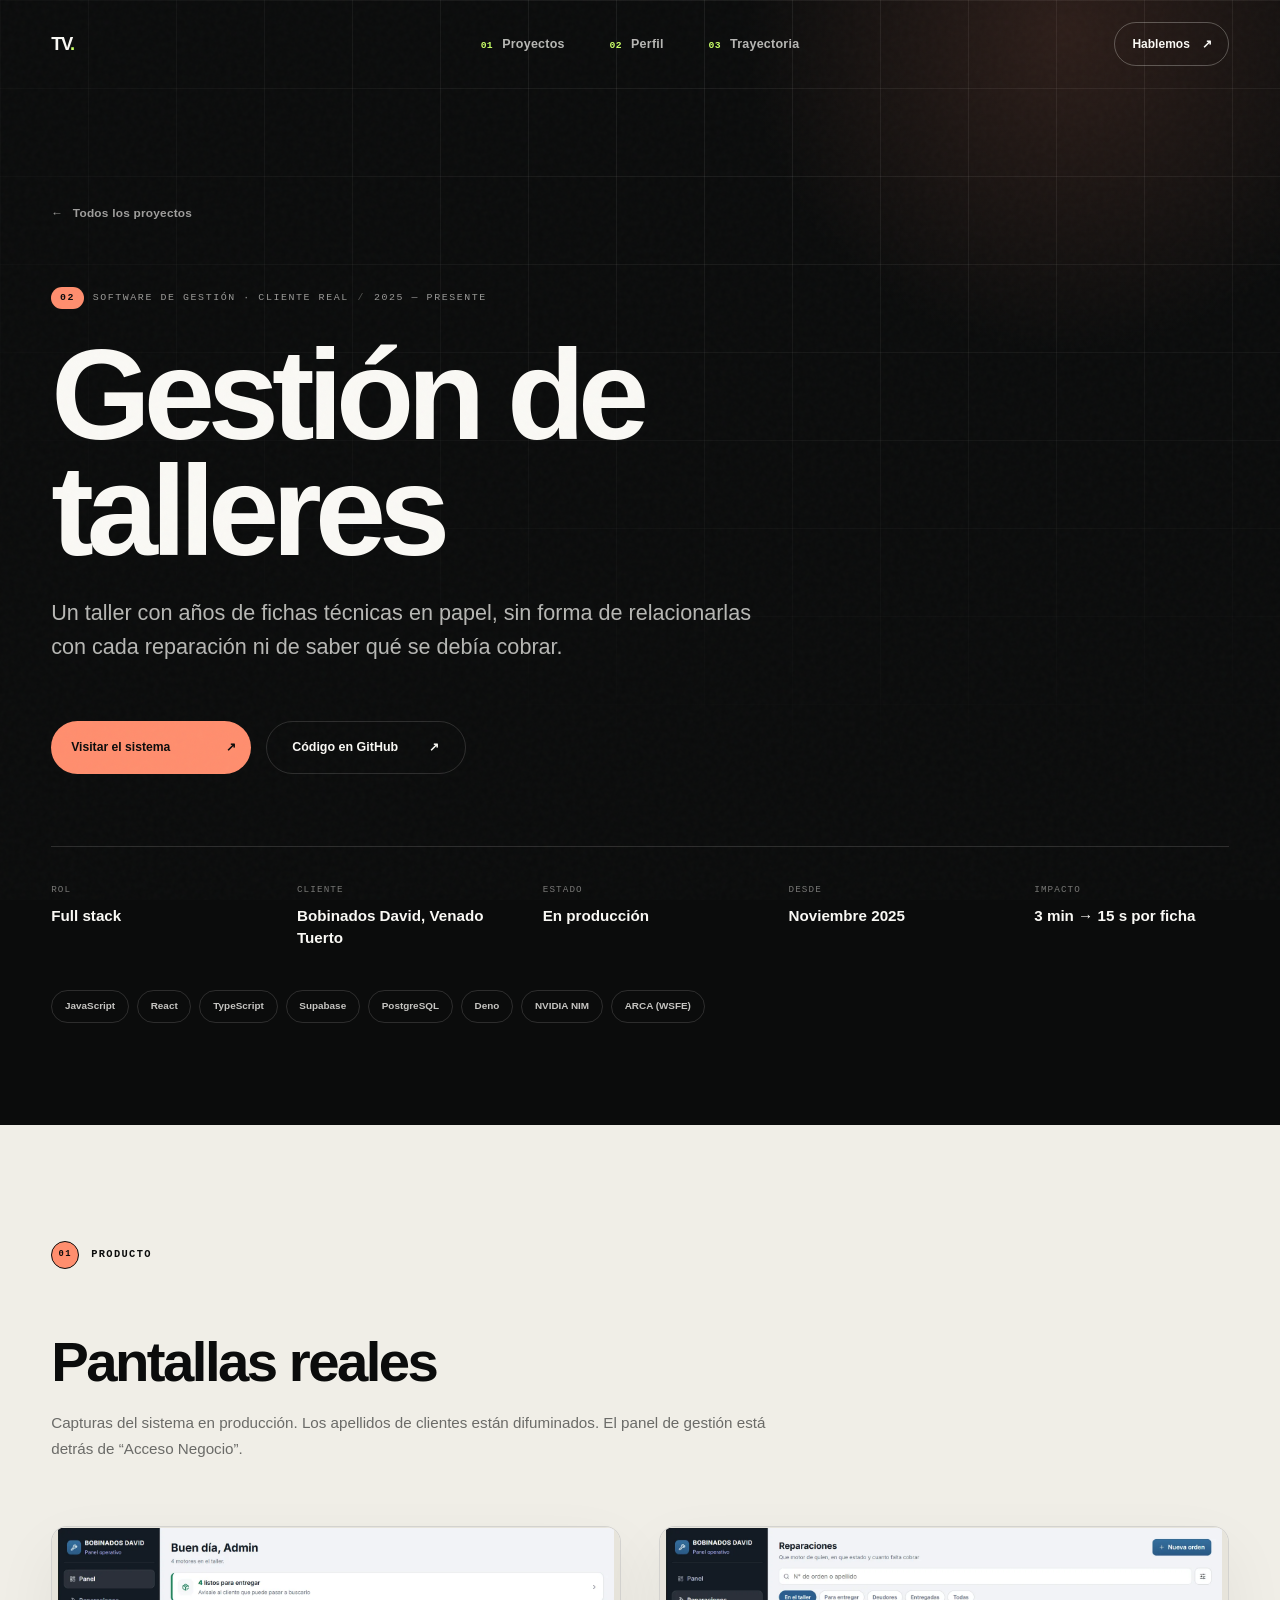
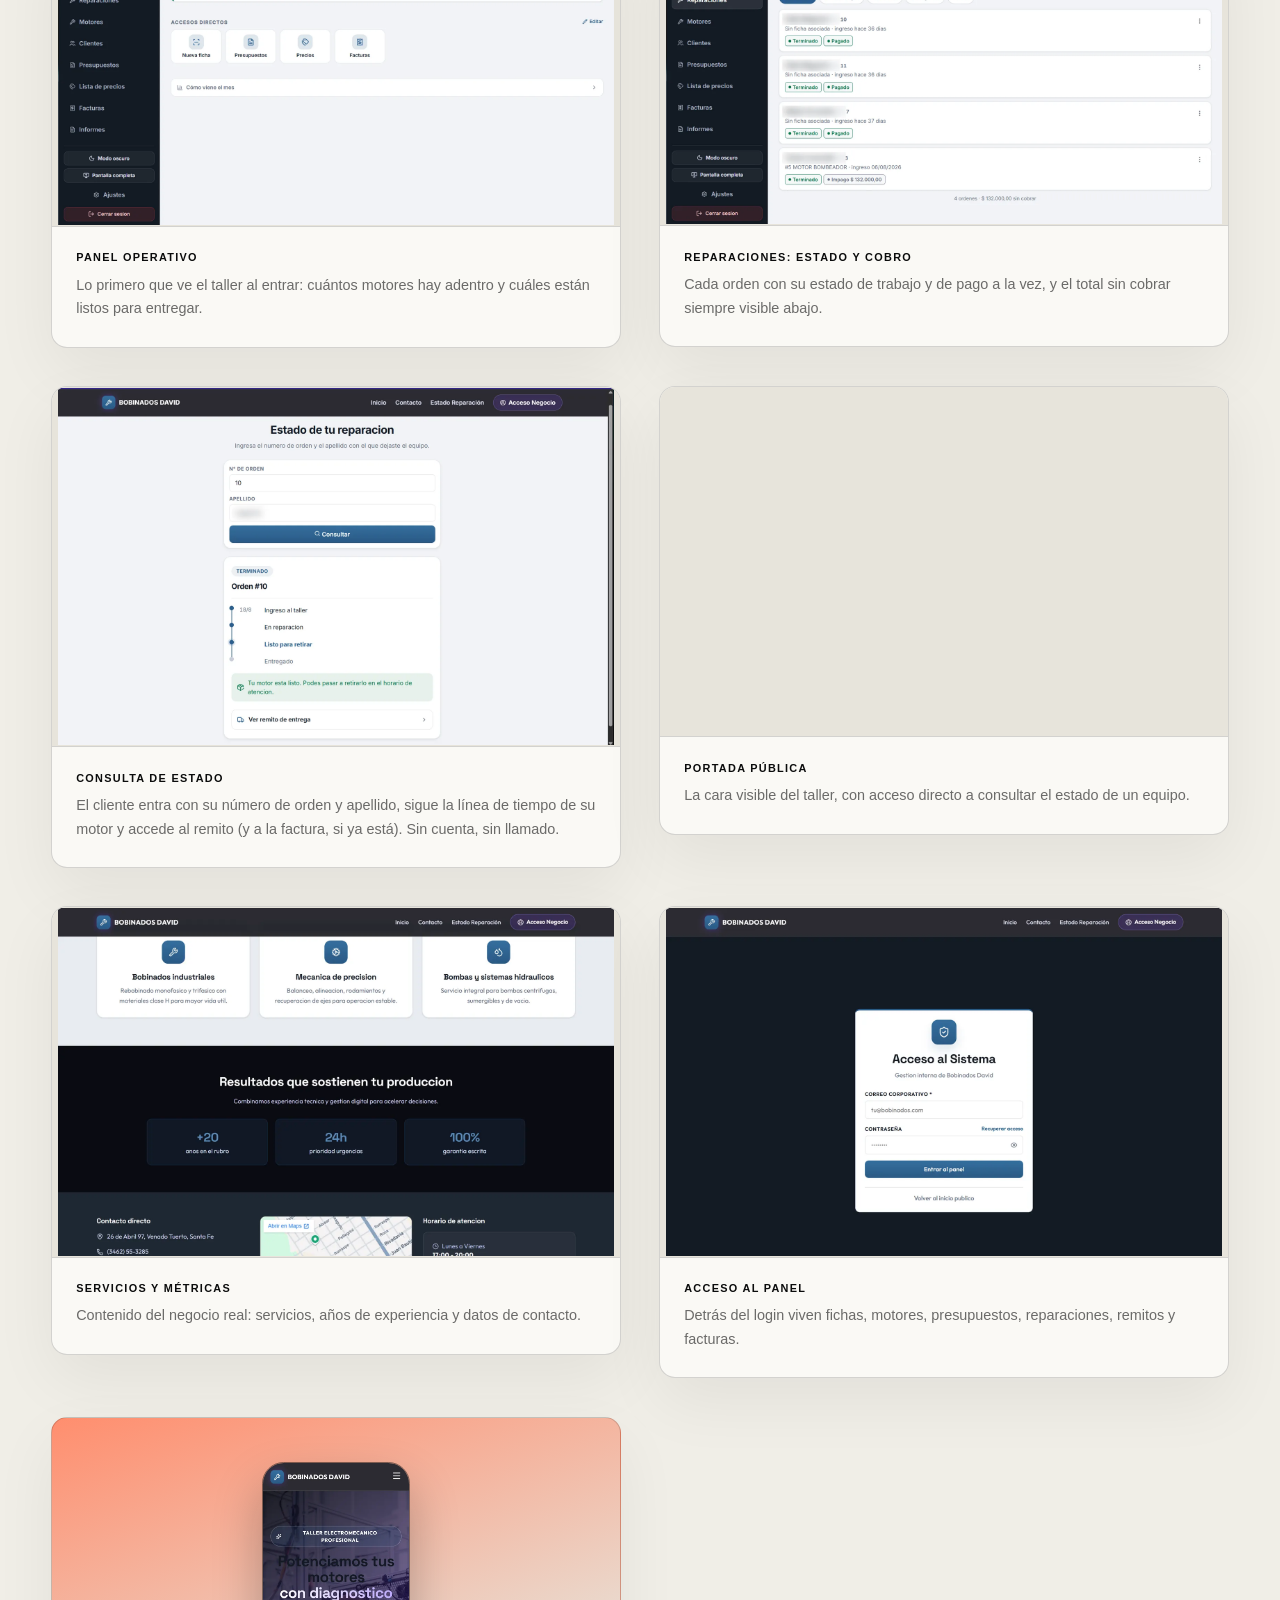
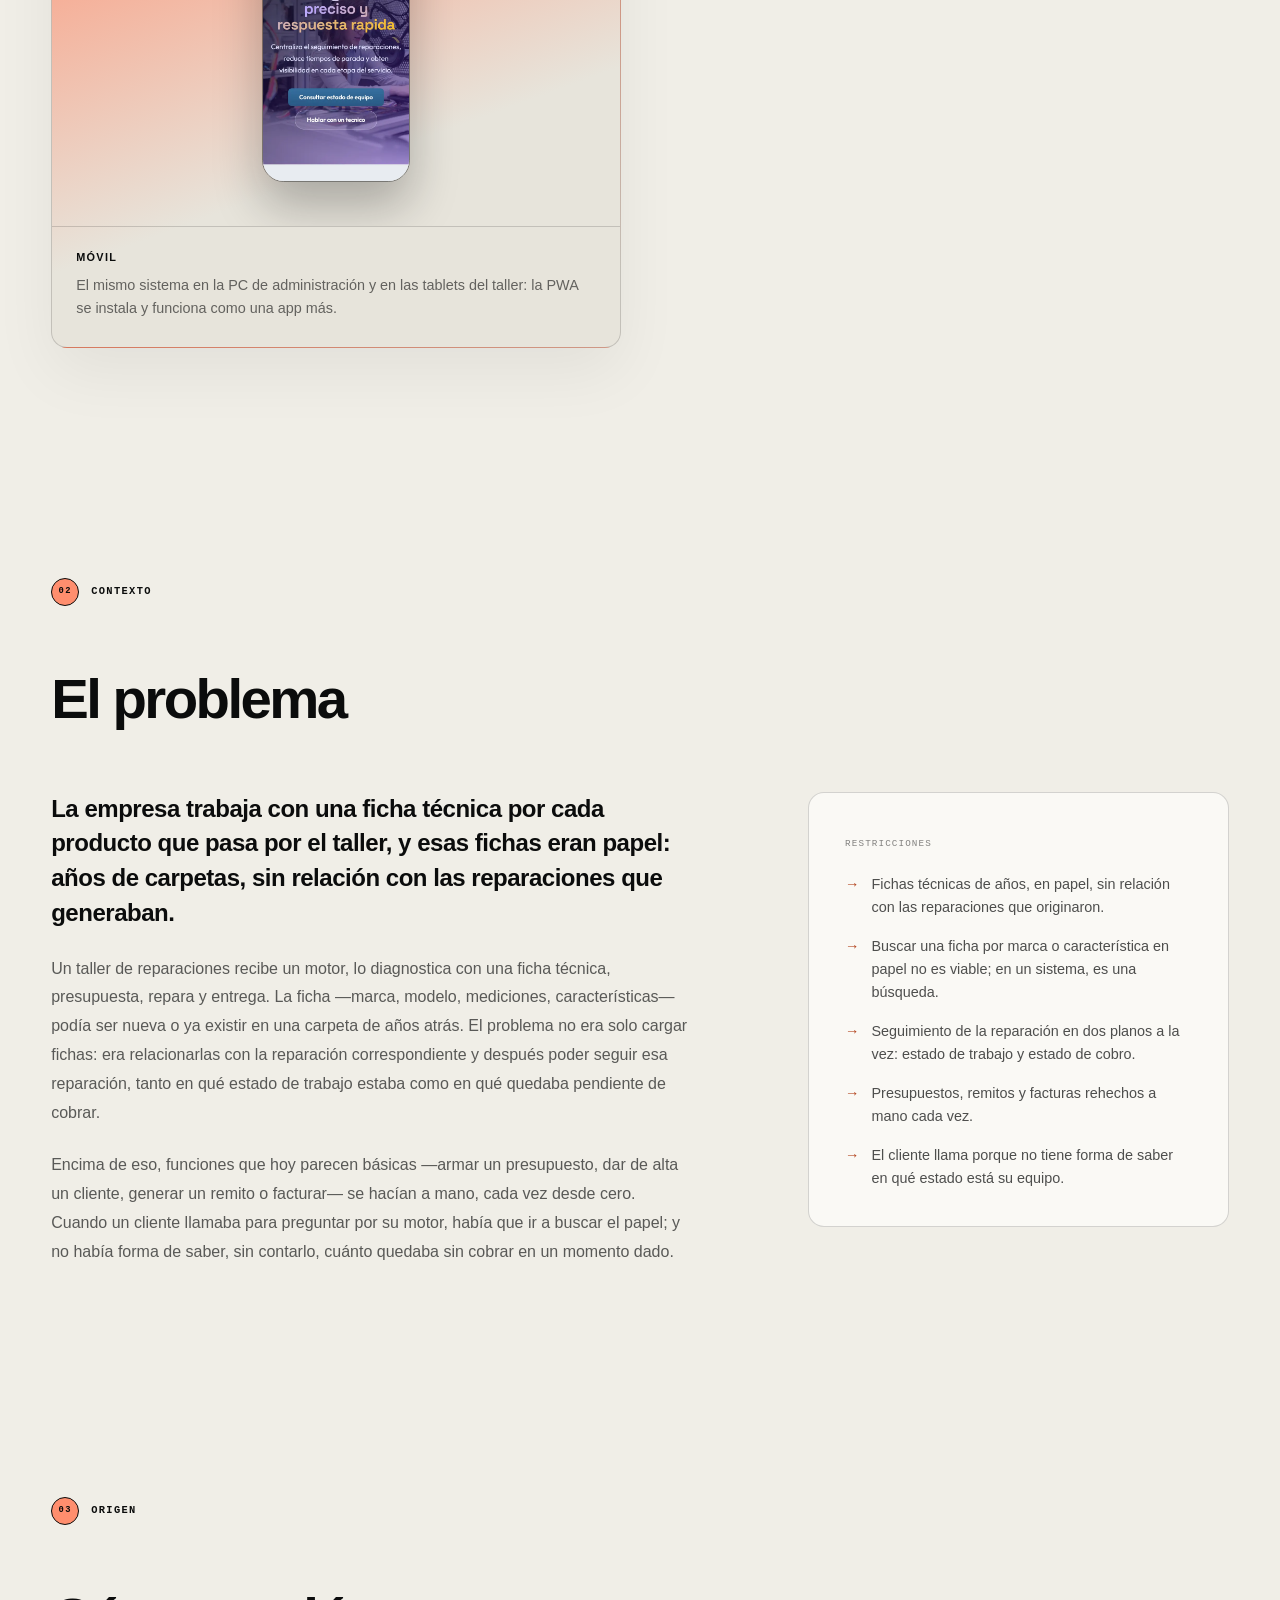
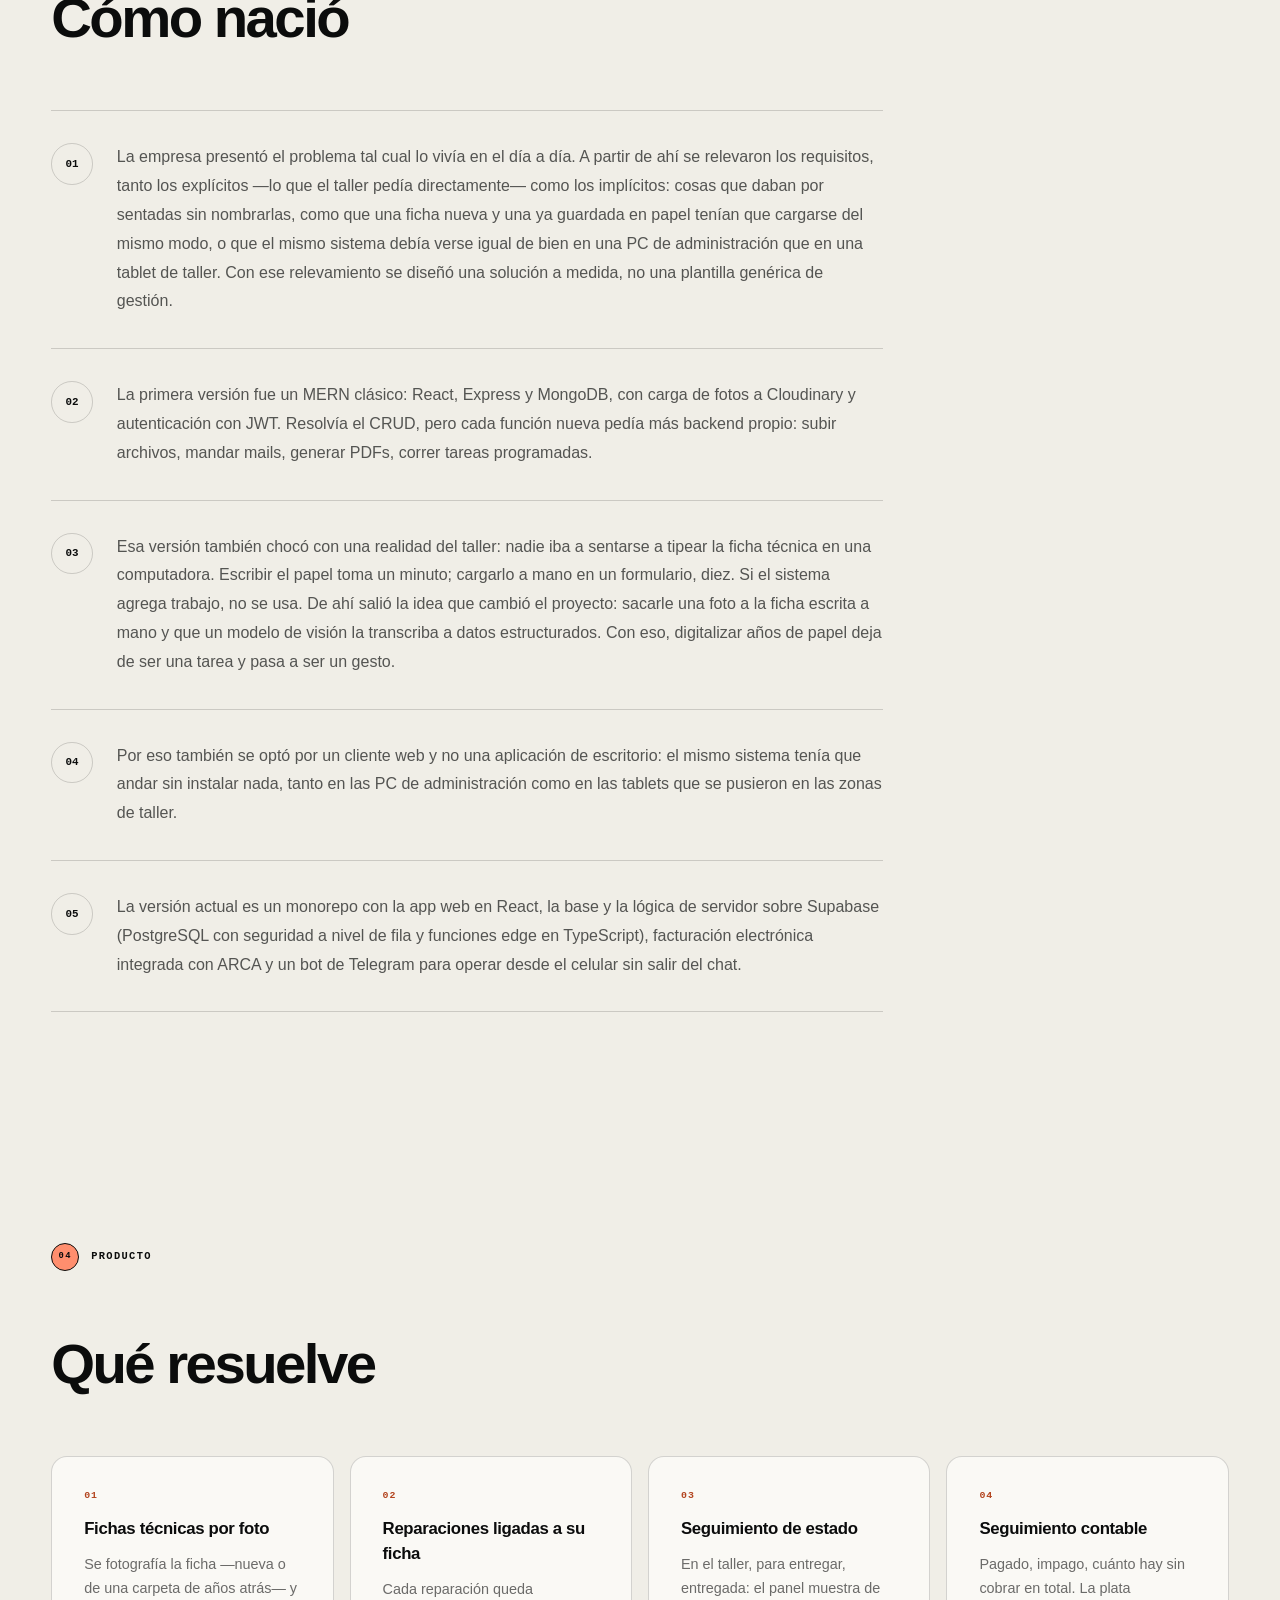
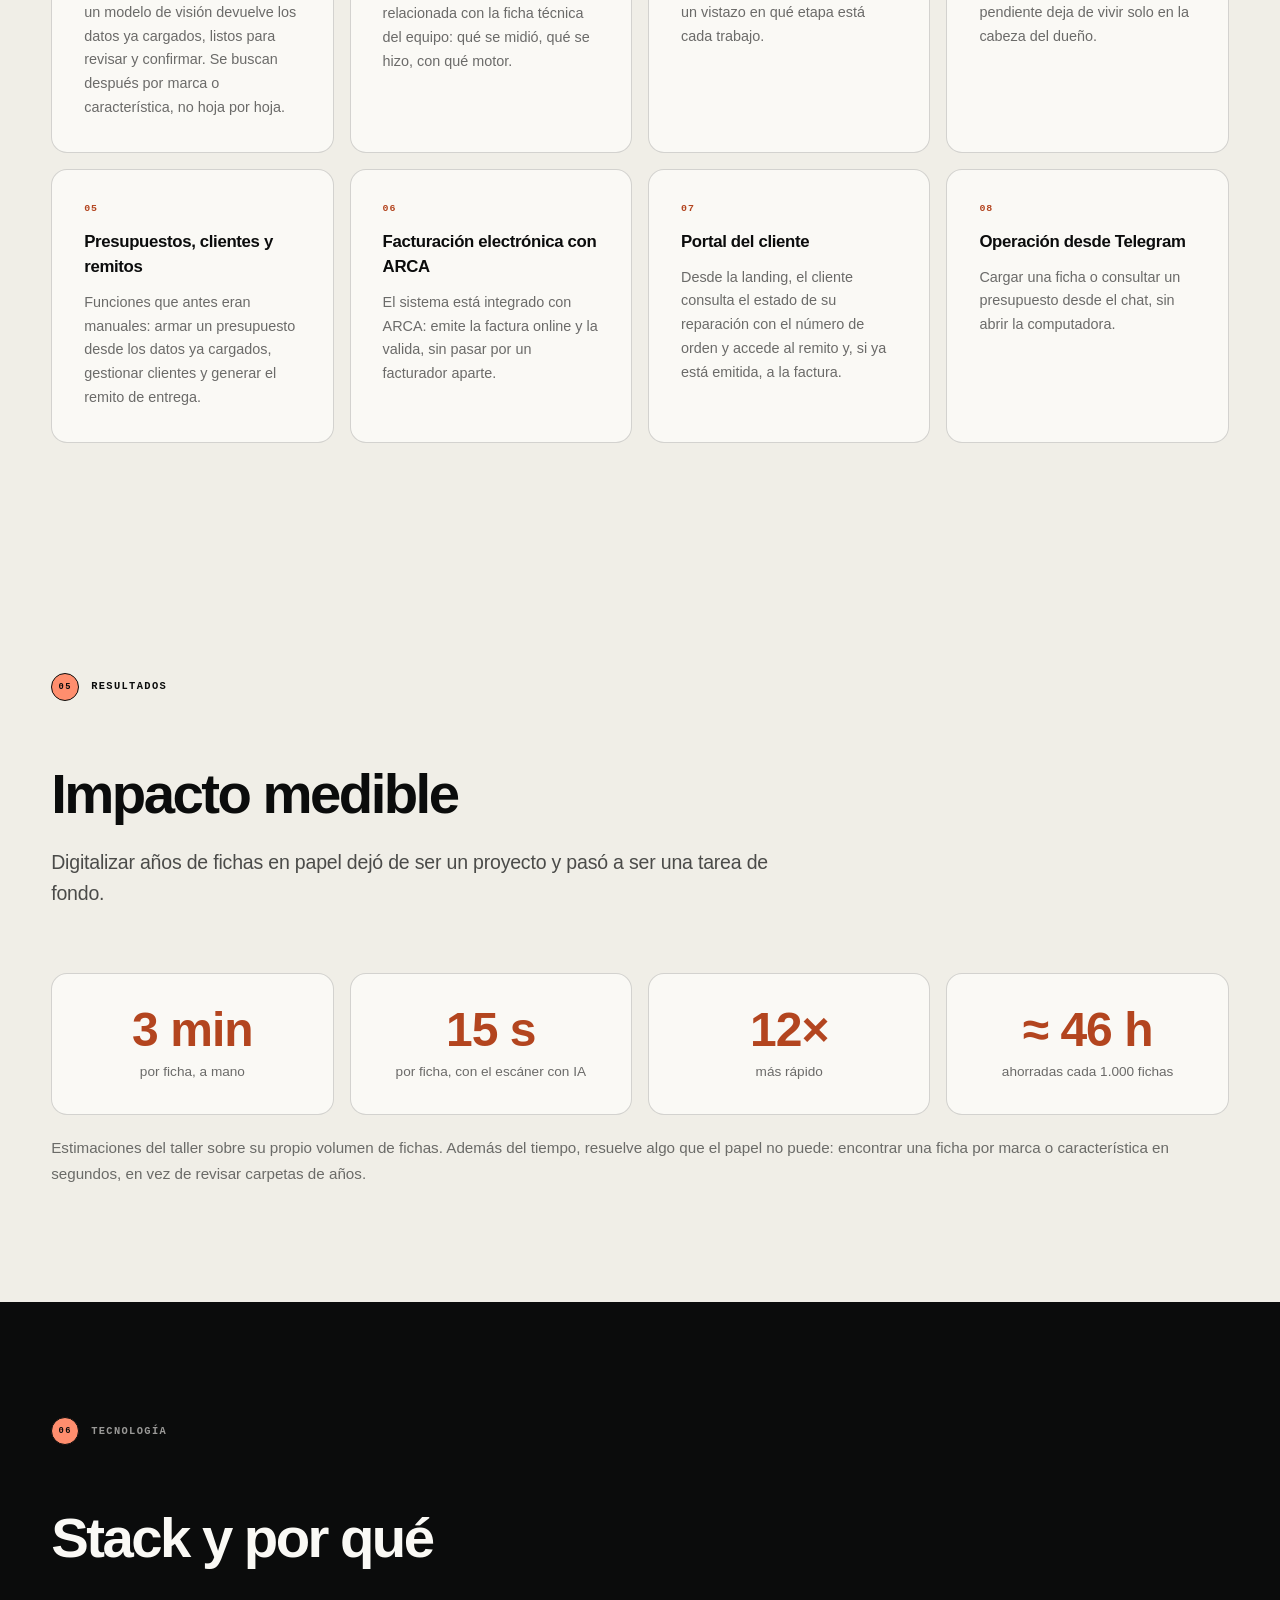
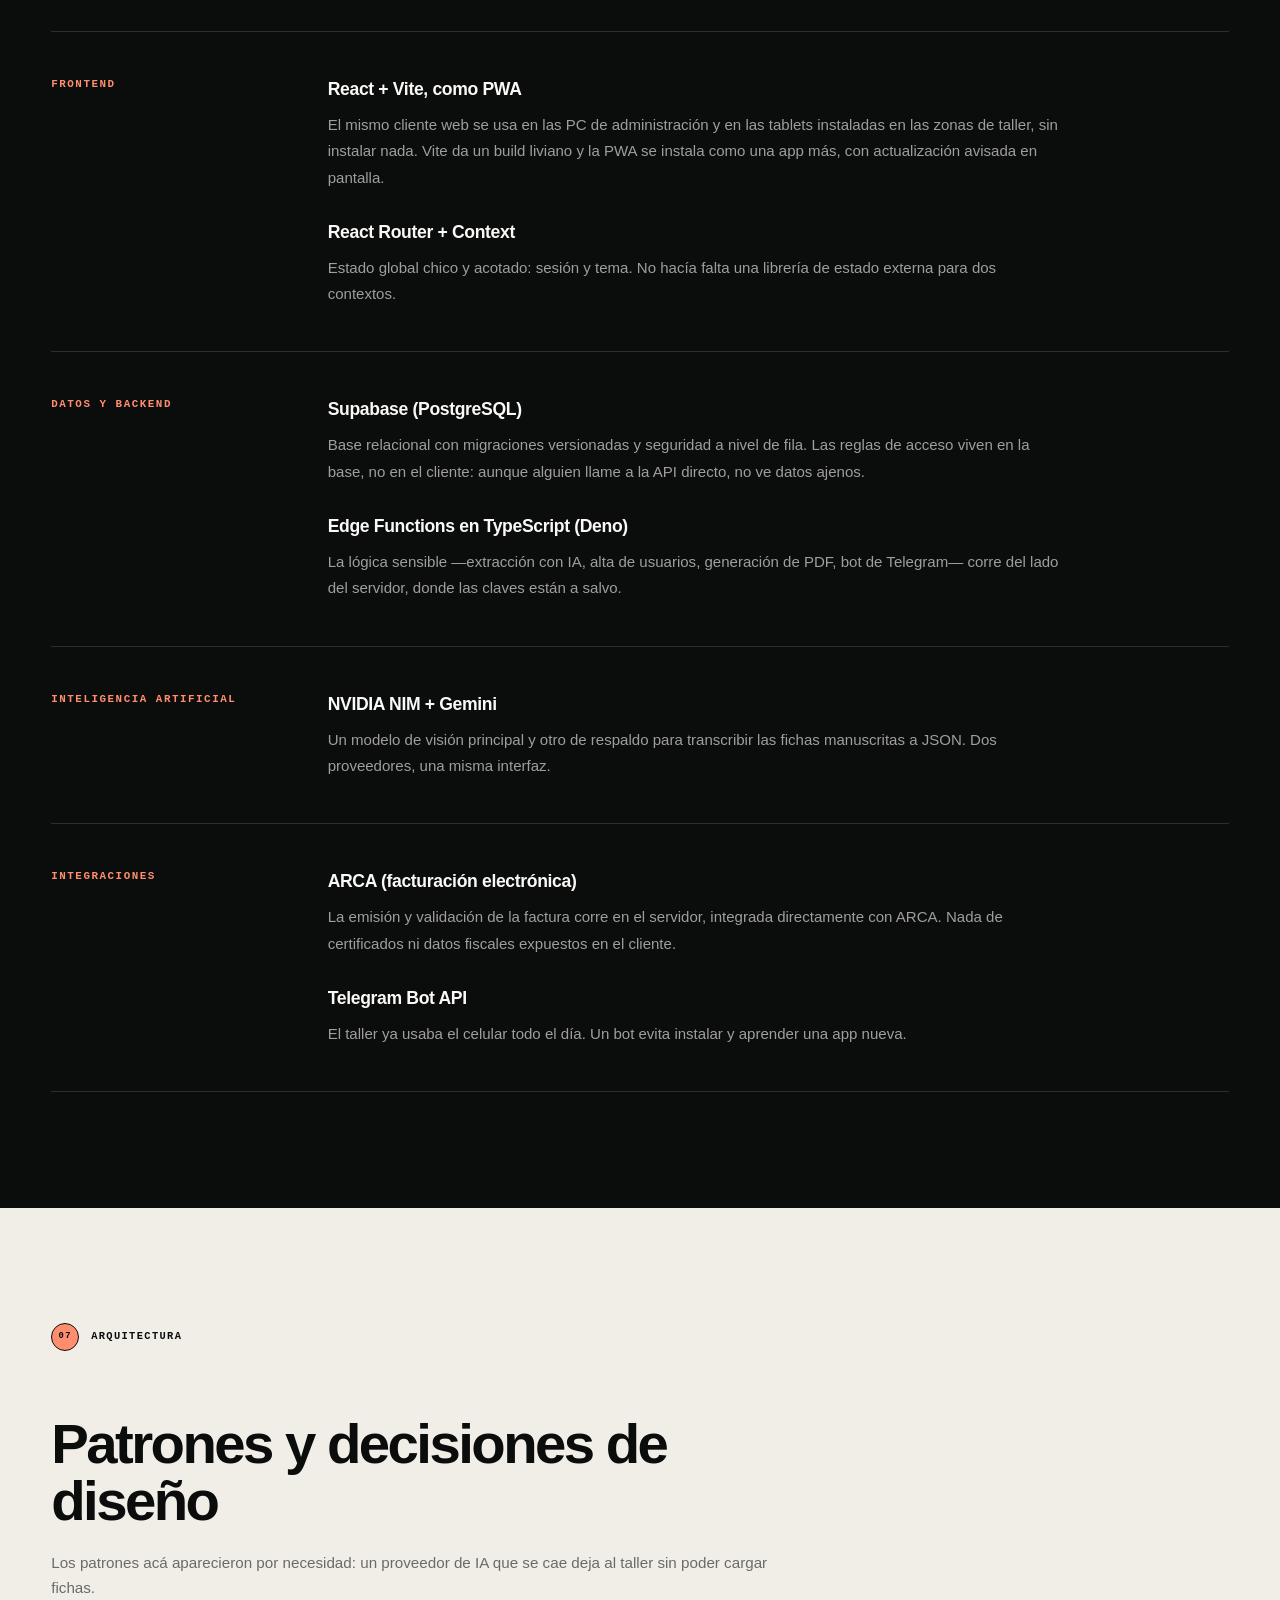
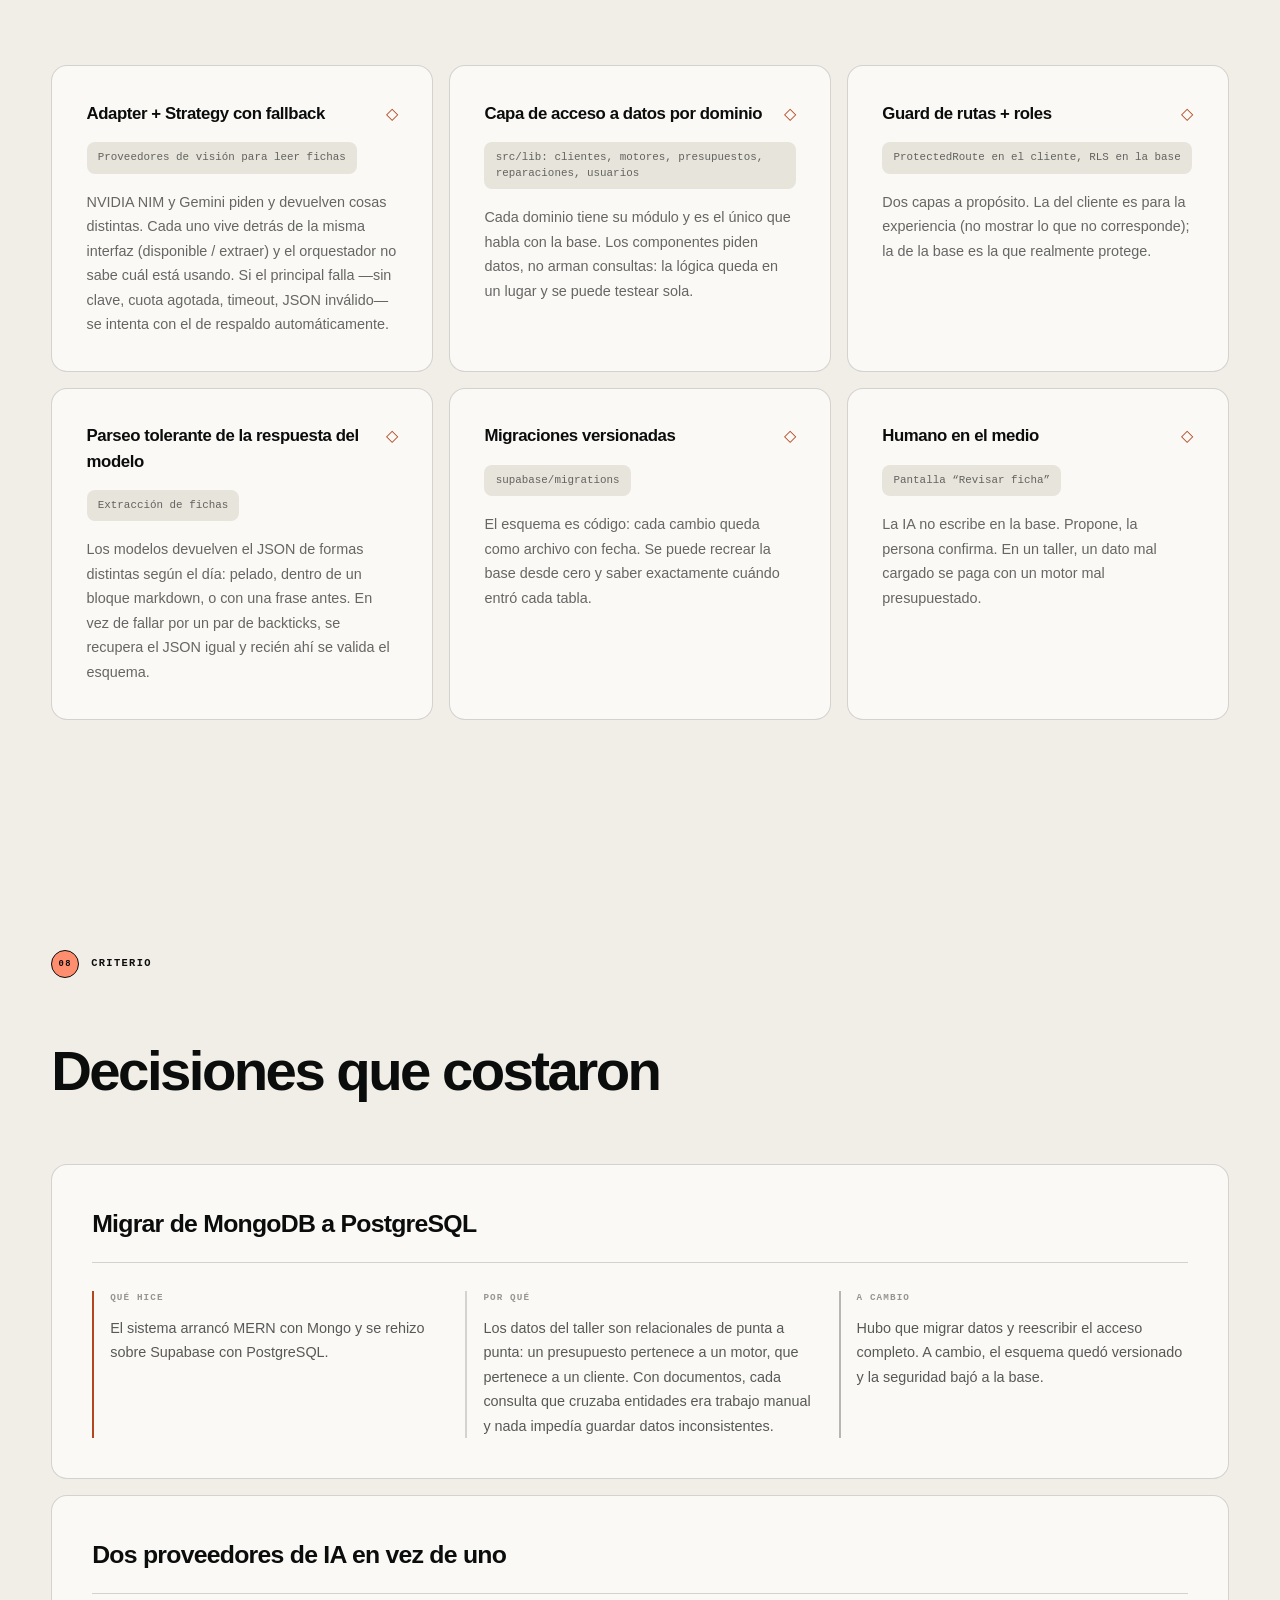
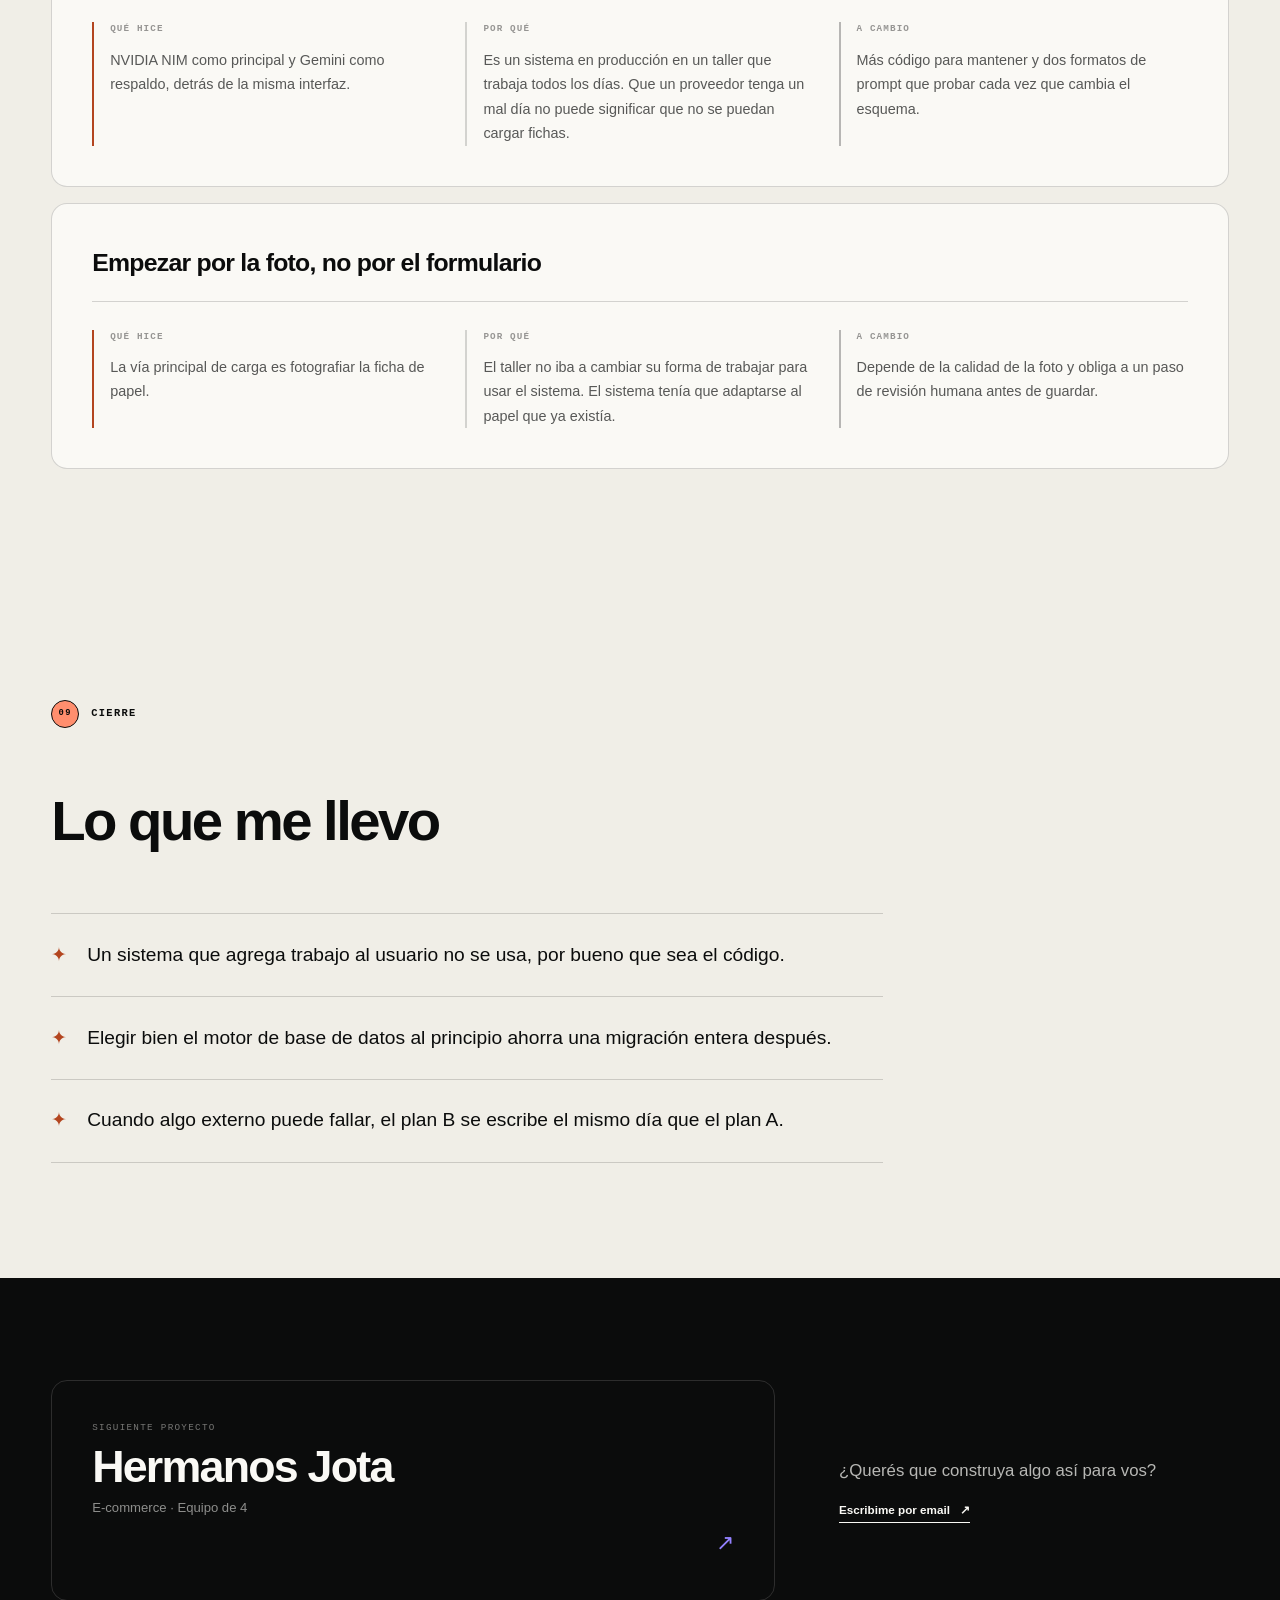
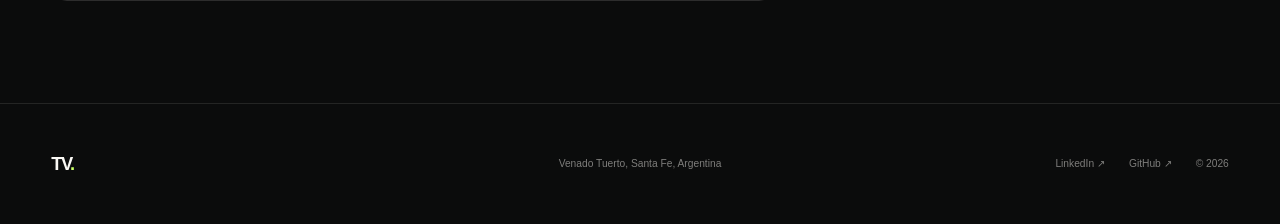
==== commit df2e5808: "Caso MangoFi: sección de Manguito y CV actualizado - Nueva sección "Manguito, el asistente que decid" ====
--- a/proyectos/gestor-taller.html
+++ b/proyectos/gestor-taller.html
@@ -19,8 +19,8 @@
     <title>Gestión de talleres — Caso de estudio · Tomás Vallejos</title>
     <link rel="canonical" href="https://tomasvallejos.tech/proyectos/gestor-taller.html" />
     <link rel="icon" href="../assets/favicon.svg" type="image/svg+xml" />
-    <link rel="stylesheet" href="../styles.css?v=20260928" />
-    <link rel="stylesheet" href="../proyecto.css?v=20260928" />
+    <link rel="stylesheet" href="../styles.css?v=20260929" />
+    <link rel="stylesheet" href="../proyecto.css?v=20260929" />
     <script>
       document.documentElement.classList.remove('no-js');
       document.documentElement.classList.add('js');
@@ -114,8 +114,8 @@
       </div>
     </noscript>
 
-    <script src="../content.js?v=20260928" defer></script>
-    <script src="../proyecto.js?v=20260928" defer></script>
-    <script src="../ui.js?v=20260928" defer></script>
+    <script src="../content.js?v=20260929" defer></script>
+    <script src="../proyecto.js?v=20260929" defer></script>
+    <script src="../ui.js?v=20260929" defer></script>
   </body>
 </html>
--- a/proyecto.css
+++ b/proyecto.css
@@ -408,6 +408,286 @@
   color: rgba(11, 12, 12, 0.6);
   font-size: 0.9rem;
   line-height: 1.65;
+}
+
+/* ----------------------------------------------------------- Asistente */
+
+.assistant-layout {
+  display: grid;
+  gap: clamp(1.5rem, 4vw, 3rem);
+  grid-template-columns: minmax(0, 0.95fr) minmax(0, 1.05fr);
+  align-items: start;
+}
+
+.assistant-demos {
+  display: grid;
+  gap: clamp(1rem, 2.5vw, 1.75rem);
+  grid-template-columns: repeat(2, minmax(0, 1fr));
+  padding: clamp(1.25rem, 3vw, 2.25rem);
+  border-radius: 1.25rem;
+  background: linear-gradient(160deg, var(--project-color, var(--violet)) 0%, var(--paper-soft) 72%);
+}
+
+.assistant-demo {
+  display: grid;
+  gap: 1rem;
+  align-content: start;
+  margin: 0;
+}
+
+/* La grabación trae el chasis del teléfono: el radio recorta las esquinas
+   grises que quedan fuera del marco (el video no tiene transparencia). */
+.assistant-video {
+  display: block;
+  width: 100%;
+  height: auto;
+  aspect-ratio: 400 / 826;
+  border-radius: 13% / 6.3%;
+  background: var(--paper-soft);
+  box-shadow: 0 1.1rem 2.4rem rgba(11, 12, 12, 0.28);
+  object-fit: cover;
+}
+
+.assistant-demo-caption {
+  display: grid;
+  gap: 0.35rem;
+}
+
+.assistant-demo-caption strong {
+  font-size: 0.68rem;
+  font-weight: 800;
+  letter-spacing: 0.12em;
+  text-transform: uppercase;
+}
+
+.assistant-demo-caption p {
+  color: rgba(11, 12, 12, 0.66);
+  font-size: 0.84rem;
+  line-height: 1.55;
+}
+
+/* Recorrido del mensaje: un riel vertical con un punto por capa. */
+.assistant-flow {
+  position: relative;
+  display: grid;
+  gap: 0.85rem;
+  margin: 0;
+  padding: 0 0 0 1.6rem;
+  list-style: none;
+}
+
+.assistant-flow::before {
+  position: absolute;
+  top: 0.9rem;
+  bottom: 0.9rem;
+  left: 0.42rem;
+  width: 2px;
+  border-radius: 2px;
+  background: linear-gradient(var(--project-ink, var(--violet)), rgba(11, 12, 12, 0.14));
+  content: "";
+}
+
+.assistant-flow > li {
+  position: relative;
+}
+
+.assistant-flow > li::before {
+  position: absolute;
+  top: 1.15rem;
+  left: -1.6rem;
+  width: 0.95rem;
+  height: 0.95rem;
+  border: 2px solid var(--project-ink, var(--violet));
+  border-radius: 50%;
+  background: var(--paper);
+  content: "";
+}
+
+.flow-node {
+  display: grid;
+  gap: 0.4rem;
+  padding: 1rem 1.15rem;
+  border: 1px solid var(--line);
+  border-radius: 0.9rem;
+  background: var(--white);
+}
+
+.flow-node.is-router {
+  border: 2px solid var(--project-ink, var(--violet));
+}
+
+.flow-node h3,
+.flow-branch h3 {
+  font-size: 1rem;
+  font-weight: 750;
+  letter-spacing: -0.02em;
+}
+
+.flow-node p,
+.flow-branch p {
+  color: rgba(11, 12, 12, 0.64);
+  font-size: 0.86rem;
+  line-height: 1.6;
+}
+
+.flow-step {
+  color: var(--project-ink, var(--violet));
+  font-family: Consolas, monospace;
+  font-size: 0.6rem;
+  font-weight: 700;
+  letter-spacing: 0.12em;
+  text-transform: uppercase;
+}
+
+.flow-chips {
+  display: flex;
+  flex-wrap: wrap;
+  gap: 0.35rem;
+  margin-top: 0.2rem;
+}
+
+.flow-chips span {
+  padding: 0.3rem 0.6rem;
+  border: 1px solid var(--line);
+  border-radius: 999px;
+  font-size: 0.66rem;
+  font-weight: 700;
+}
+
+.flow-branches {
+  display: grid;
+  gap: 0.5rem;
+  padding-top: 0.85rem;
+}
+
+.flow-branches::before {
+  top: 0.85rem !important;
+}
+
+.flow-branch-grid {
+  display: grid;
+  gap: 0.6rem;
+  grid-template-columns: repeat(2, minmax(0, 1fr));
+}
+
+.flow-branch {
+  display: grid;
+  gap: 0.45rem;
+  align-content: start;
+  padding: 1rem 1.1rem;
+  border: 1px solid var(--line);
+  border-radius: 0.9rem;
+}
+
+.flow-branch.is-server {
+  background: color-mix(in srgb, var(--project-color, var(--acid)) 26%, var(--white));
+}
+
+.flow-branch.is-ai {
+  background: color-mix(in srgb, var(--violet) 16%, var(--white));
+}
+
+.flow-branch-head {
+  display: flex;
+  flex-wrap: wrap;
+  gap: 0.4rem 0.6rem;
+  align-items: center;
+  justify-content: space-between;
+}
+
+.flow-tag {
+  padding: 0.25rem 0.6rem;
+  border-radius: 999px;
+  background: var(--ink);
+  color: var(--white);
+  font-size: 0.62rem;
+  font-weight: 800;
+  letter-spacing: 0.04em;
+}
+
+.flow-meta {
+  color: rgba(11, 12, 12, 0.55);
+  font-family: Consolas, monospace;
+  font-size: 0.58rem;
+  letter-spacing: 0.06em;
+  text-transform: uppercase;
+}
+
+.assistant-points {
+  display: grid;
+  gap: 0.75rem;
+  margin-top: clamp(1.5rem, 3vw, 2.5rem);
+  grid-template-columns: repeat(auto-fit, minmax(min(100%, 220px), 1fr));
+}
+
+.assistant-point {
+  display: grid;
+  gap: 0.45rem;
+  align-content: start;
+  padding: 1.15rem 1.25rem;
+  border-top: 3px solid var(--project-ink, var(--violet));
+  border-radius: 0.2rem 0.2rem 0.9rem 0.9rem;
+  background: var(--white);
+}
+
+.assistant-point h3 {
+  font-size: 0.98rem;
+  font-weight: 750;
+  letter-spacing: -0.02em;
+}
+
+.assistant-point p {
+  color: rgba(11, 12, 12, 0.62);
+  font-size: 0.86rem;
+  line-height: 1.6;
+}
+
+@media (max-width: 980px) {
+  .assistant-layout {
+    grid-template-columns: 1fr;
+  }
+
+  .assistant-demos {
+    max-width: 36rem;
+  }
+}
+
+@media (max-width: 640px) {
+  /* Dos teléfonos lado a lado no se leen en un celular: carrusel. */
+  .assistant-demos {
+    grid-template-columns: none;
+    grid-auto-columns: 70%;
+    grid-auto-flow: column;
+    max-width: none;
+    margin-inline: calc(var(--gutter) * -1);
+    padding: 1.5rem var(--gutter);
+    overflow-x: auto;
+    border-radius: 0;
+    scroll-padding-inline: var(--gutter);
+    scroll-snap-type: x mandatory;
+    scrollbar-width: none;
+  }
+
+  .assistant-demos::-webkit-scrollbar {
+    display: none;
+  }
+
+  .assistant-demo {
+    scroll-snap-align: start;
+  }
+
+  .flow-branch-grid {
+    grid-template-columns: 1fr;
+  }
+
+  .flow-node,
+  .flow-branch {
+    padding: 0.9rem 1rem;
+  }
+
+  .assistant-point {
+    padding: 1rem 1.1rem;
+  }
 }
 
 /* ------------------------------------------------------------ Problema */
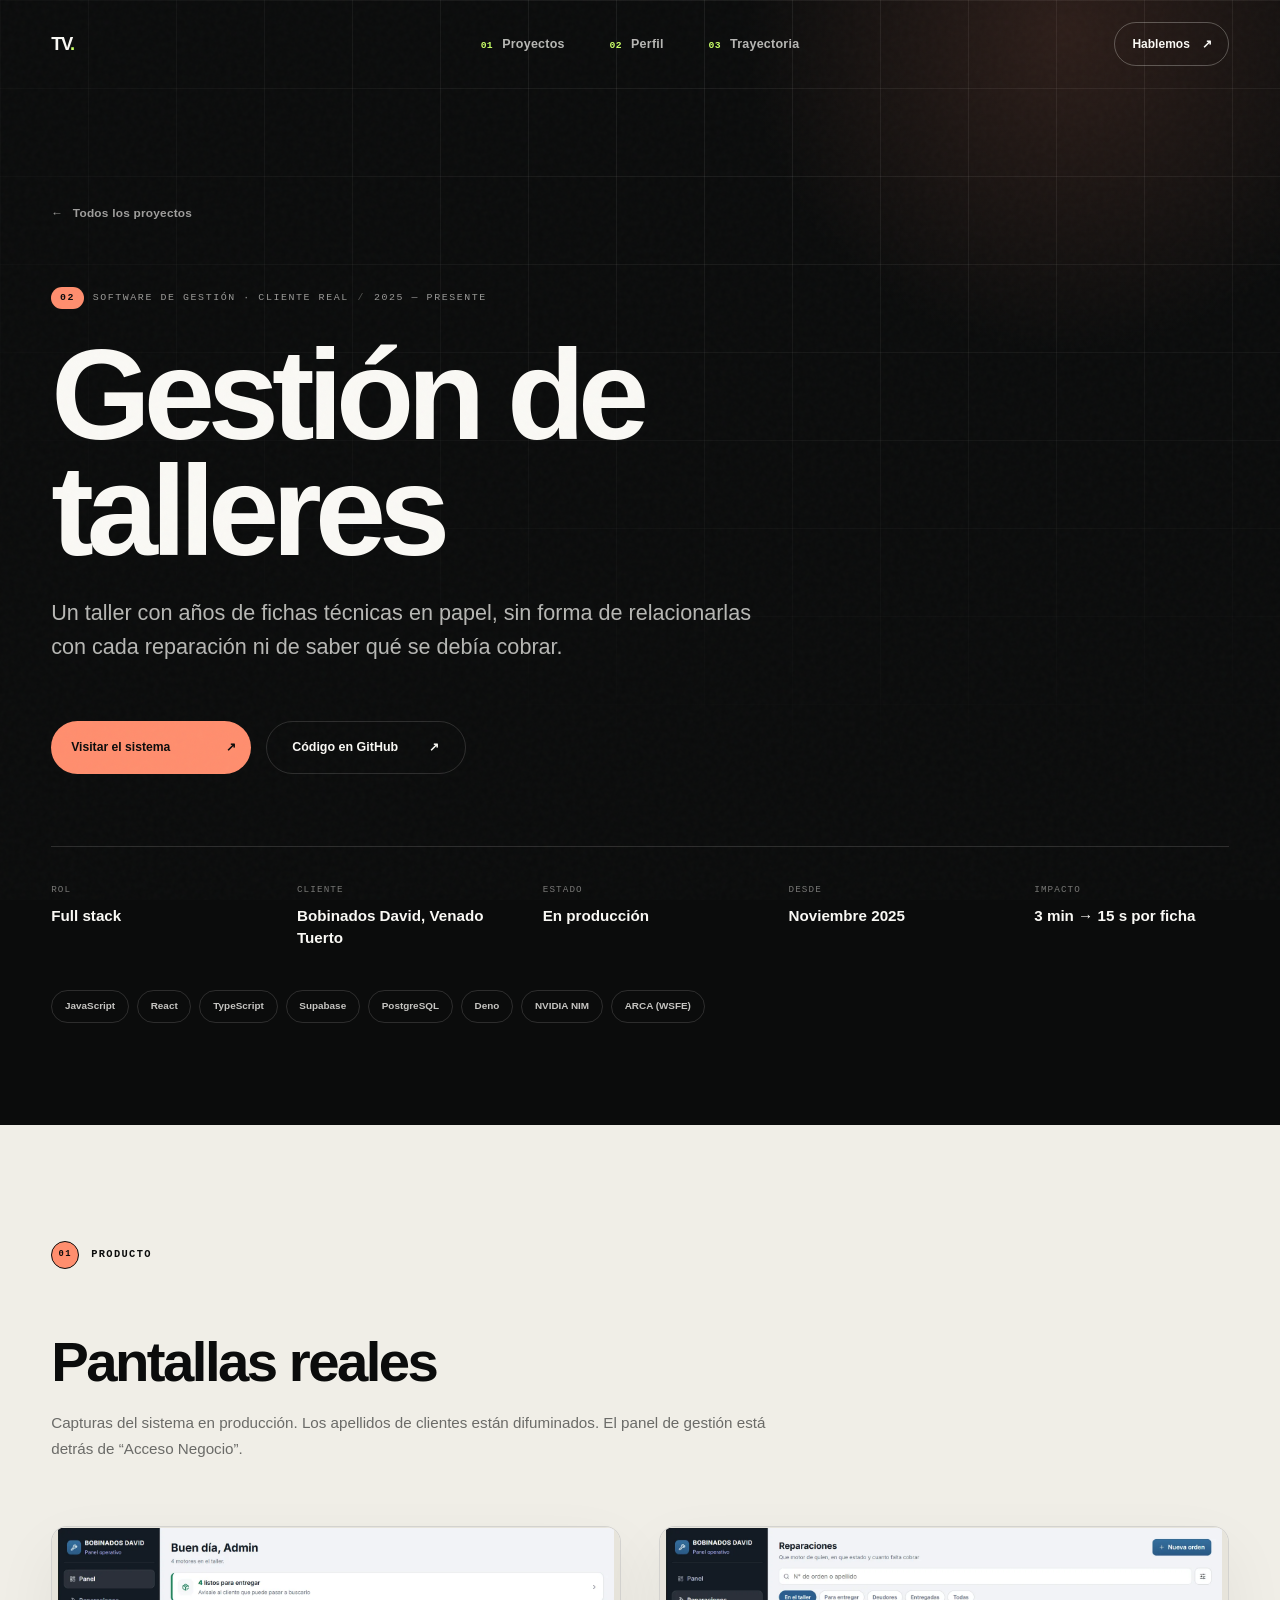
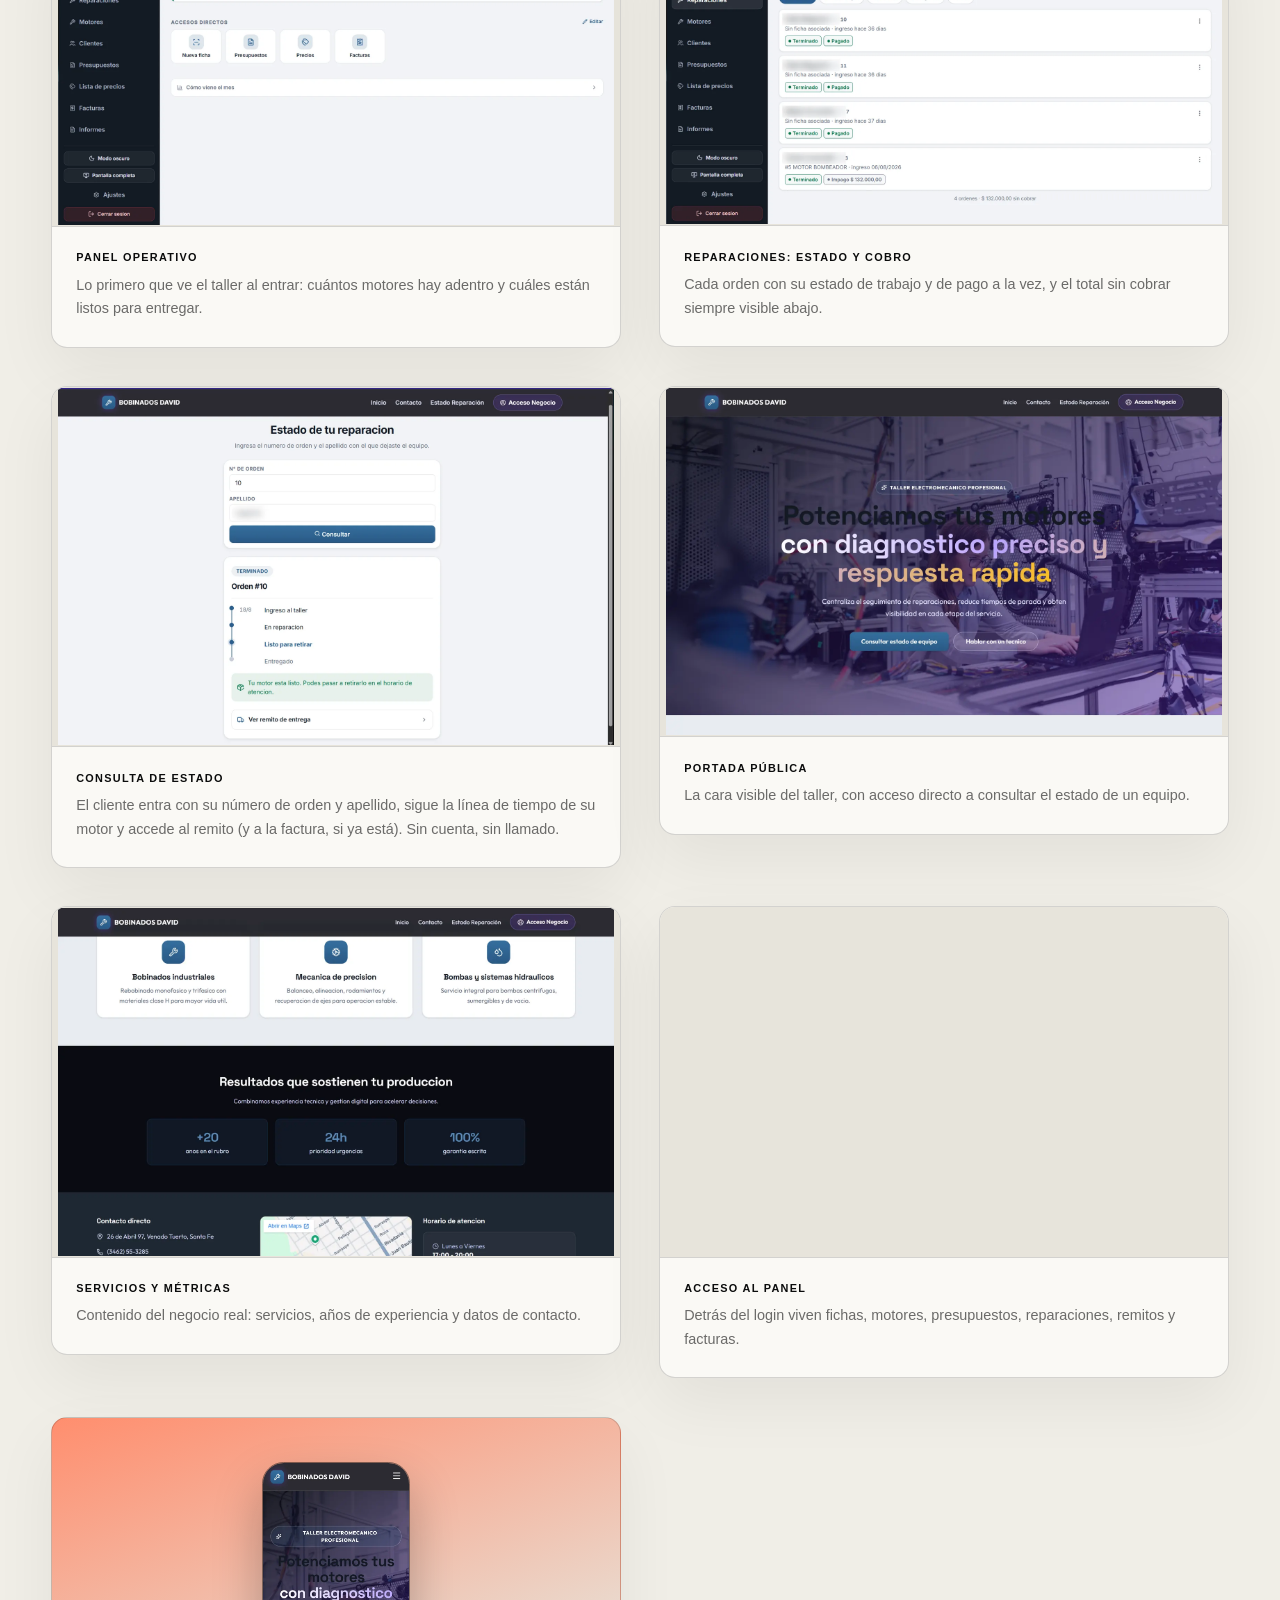
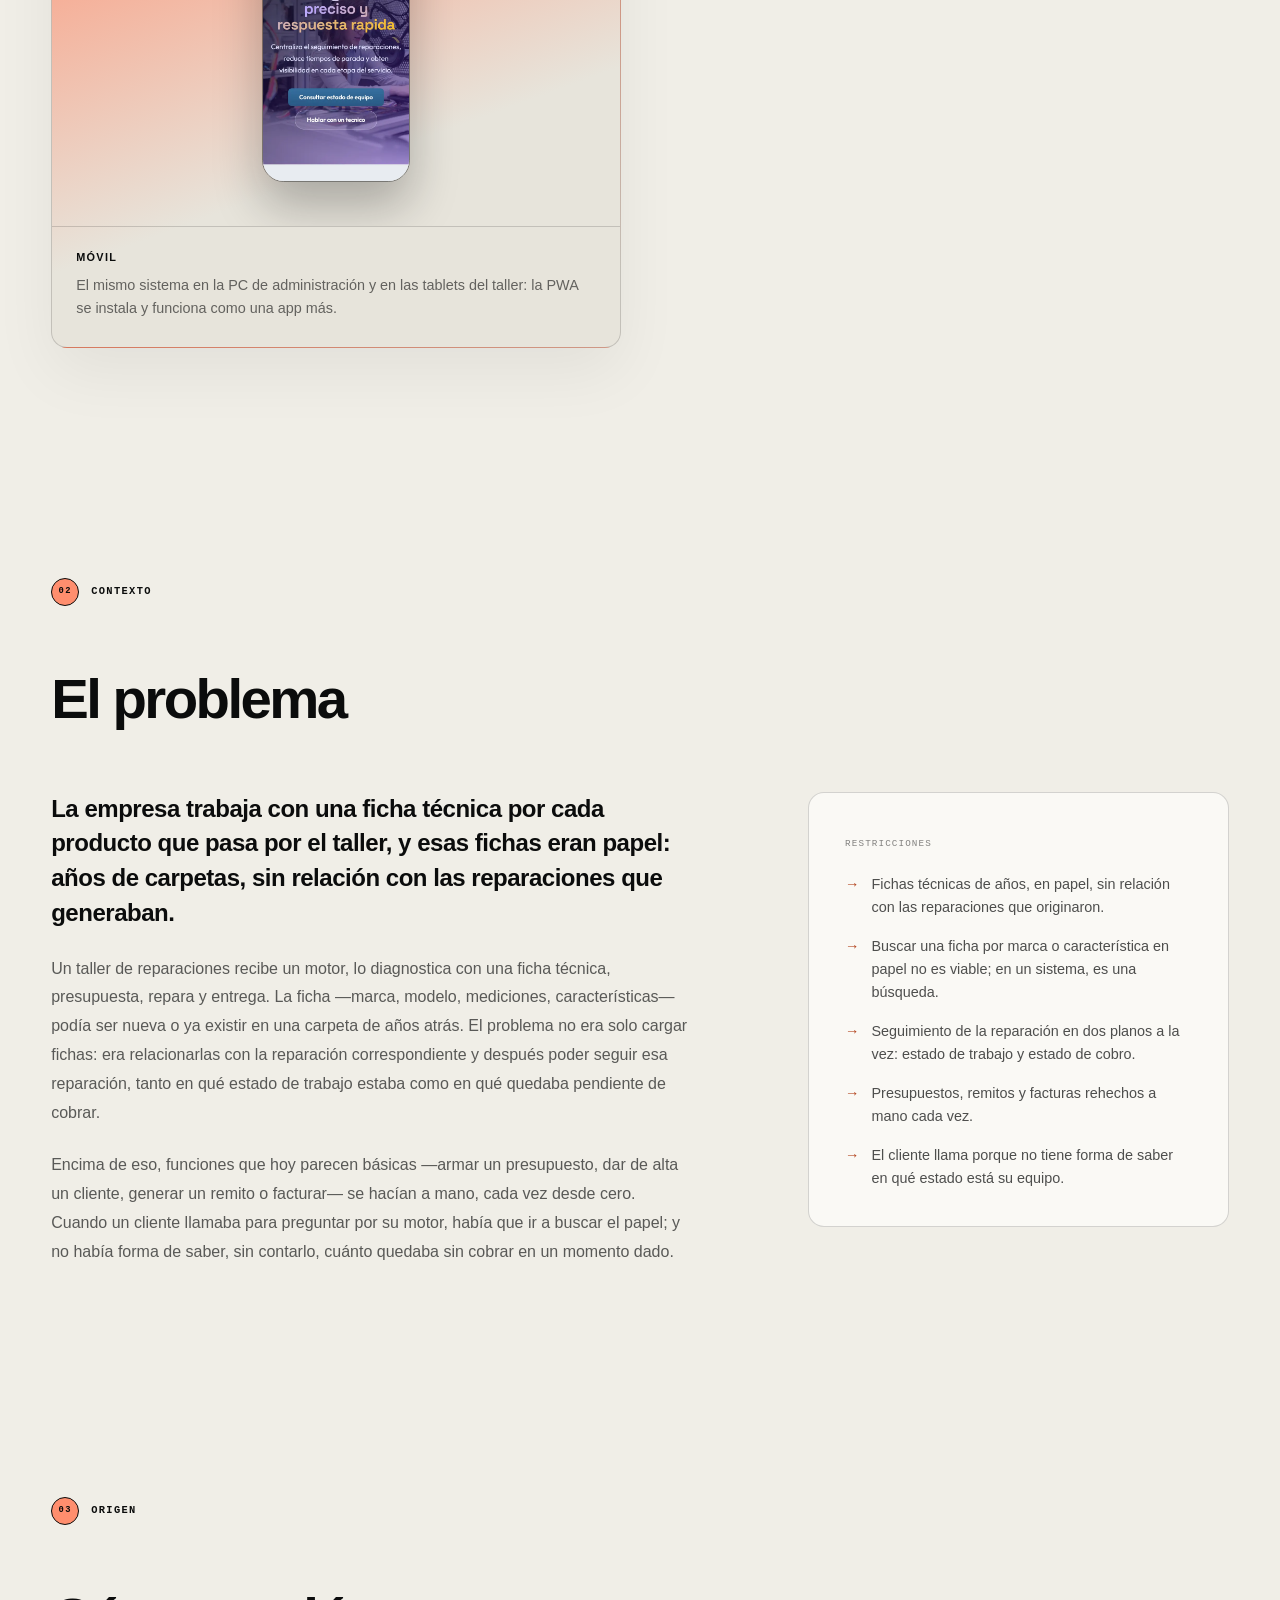
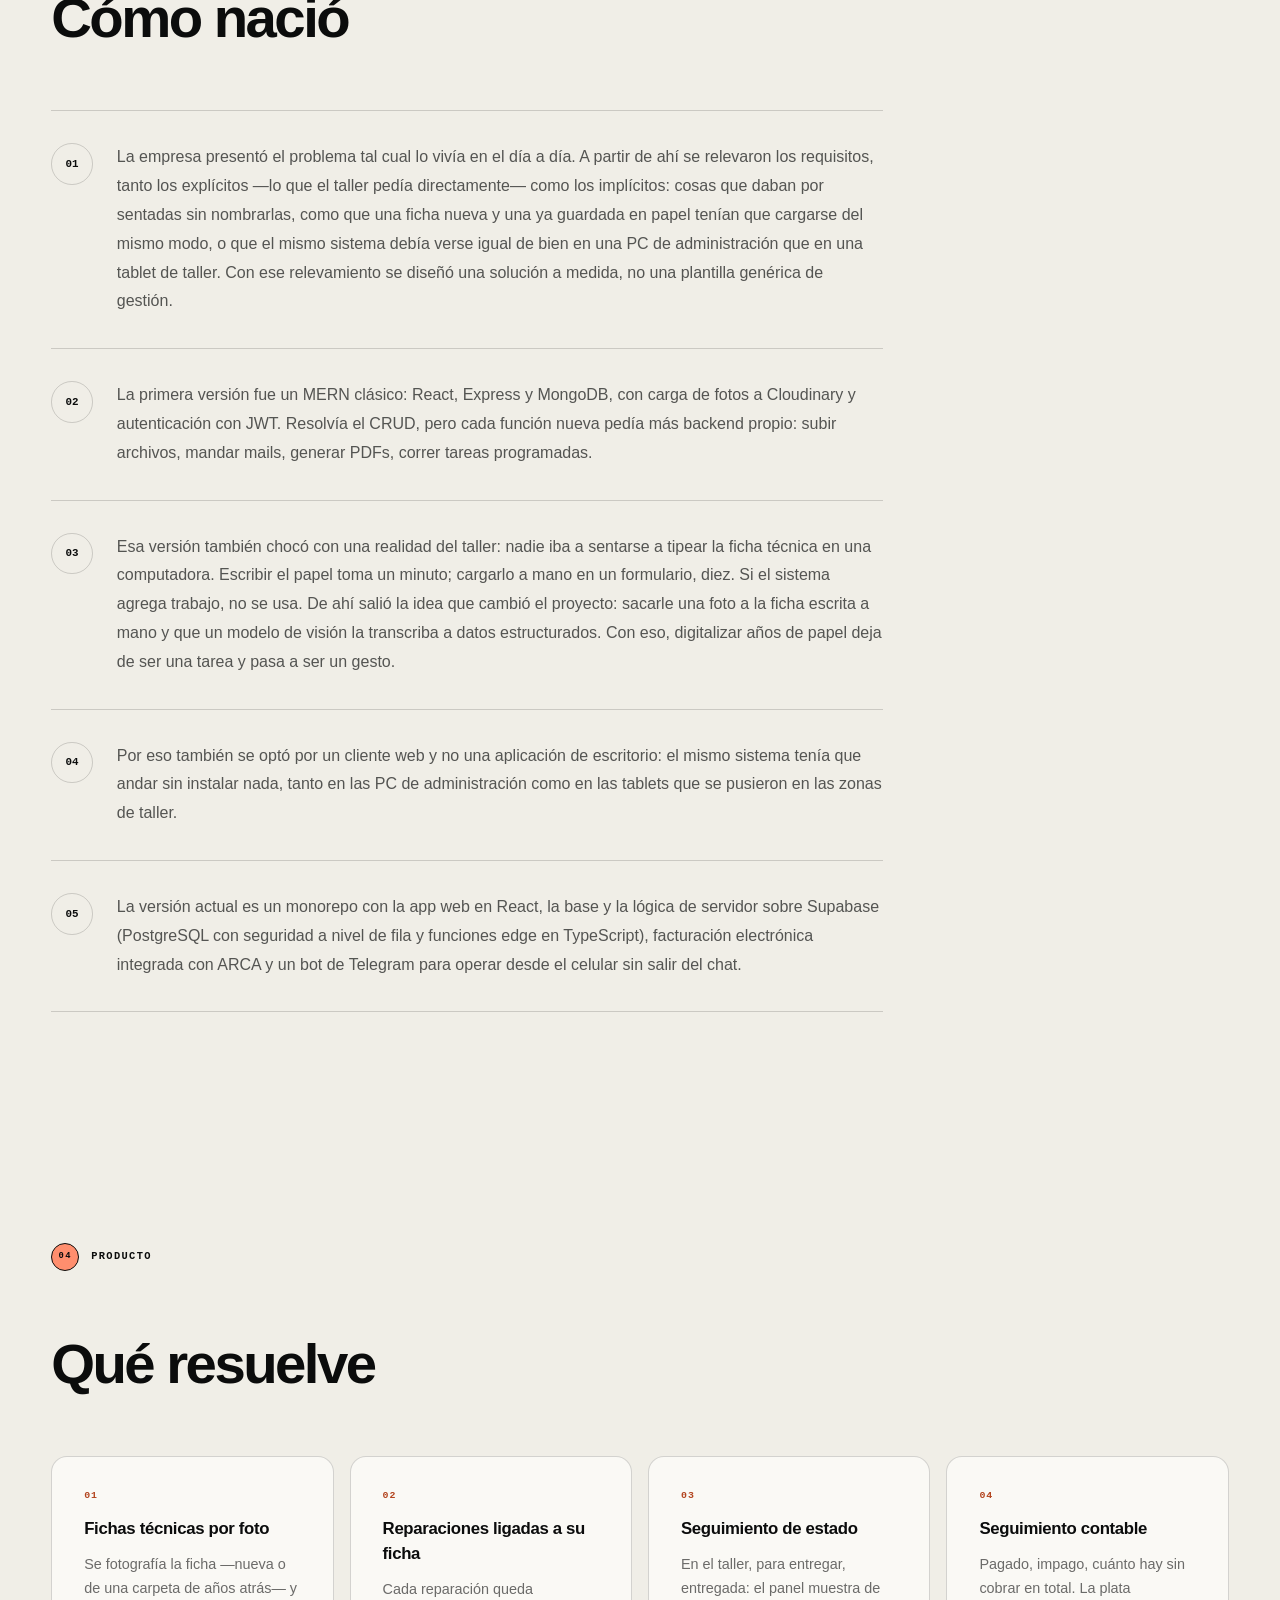
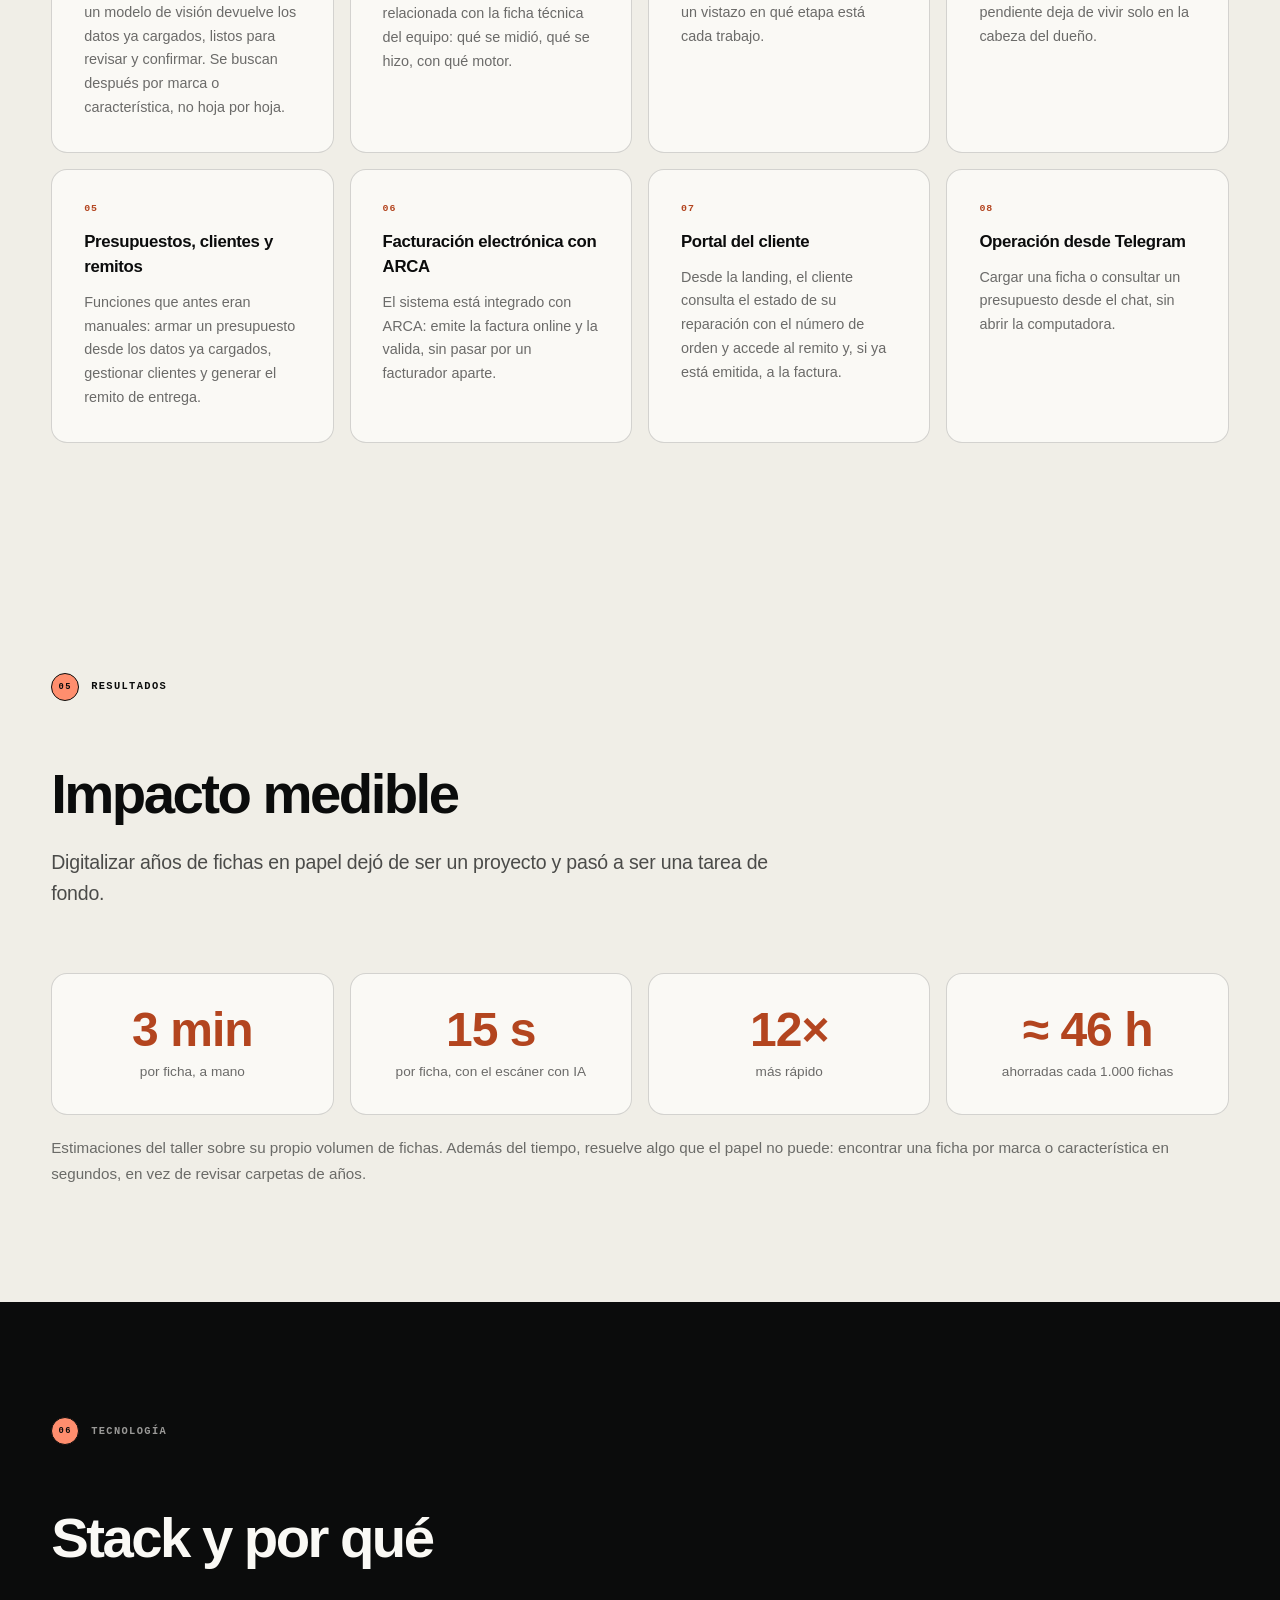
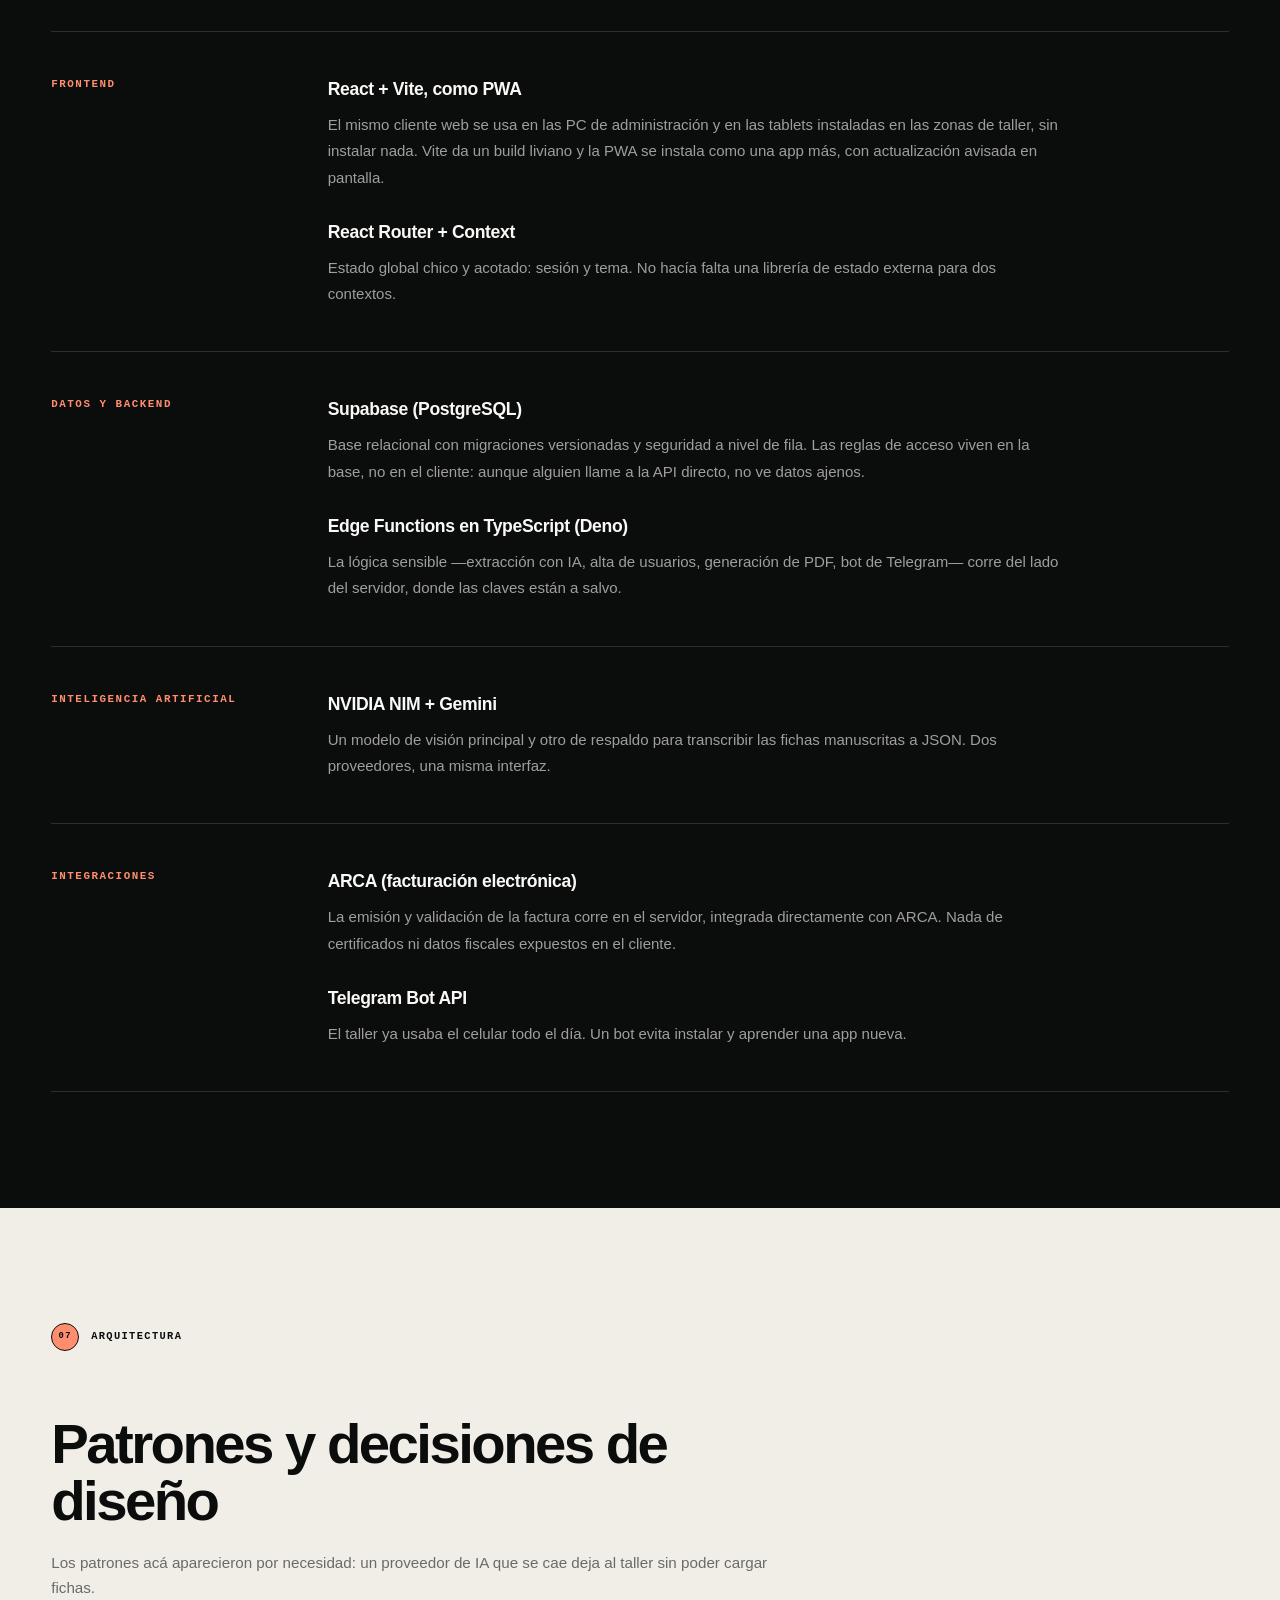
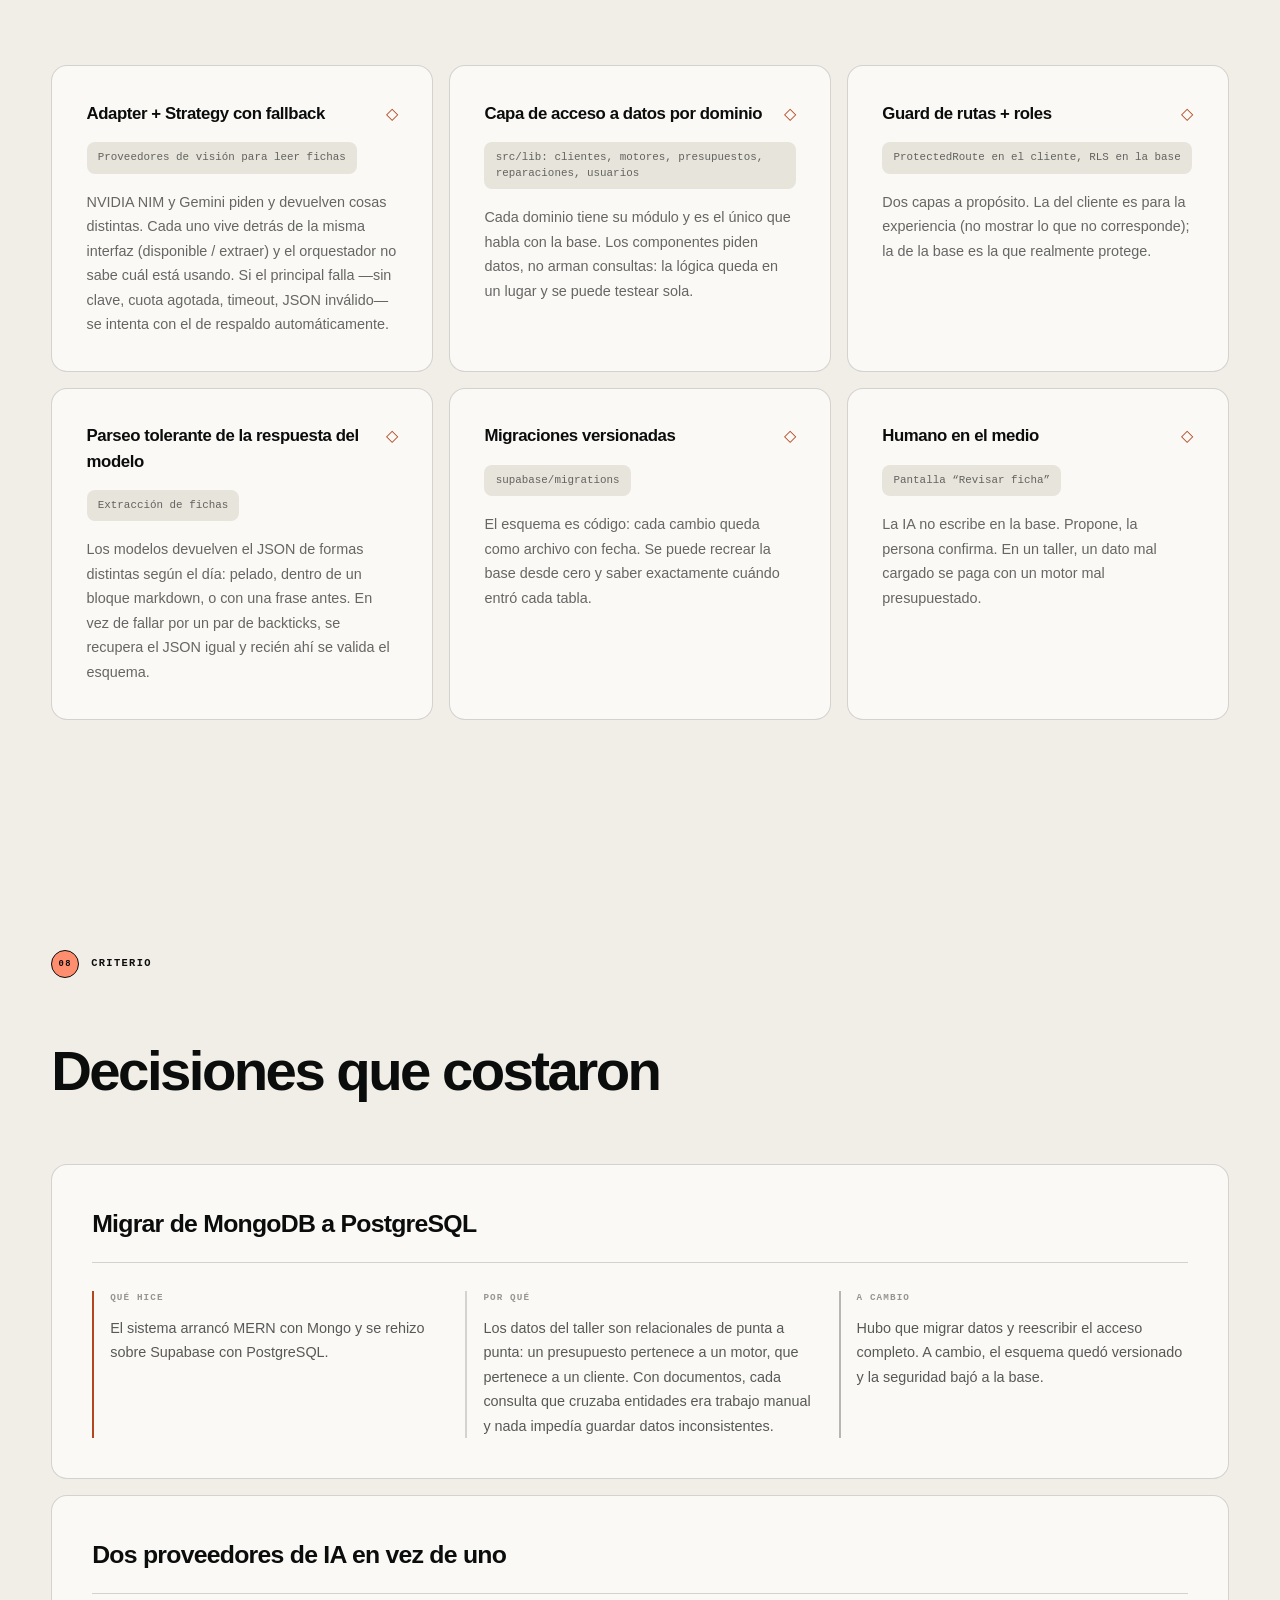
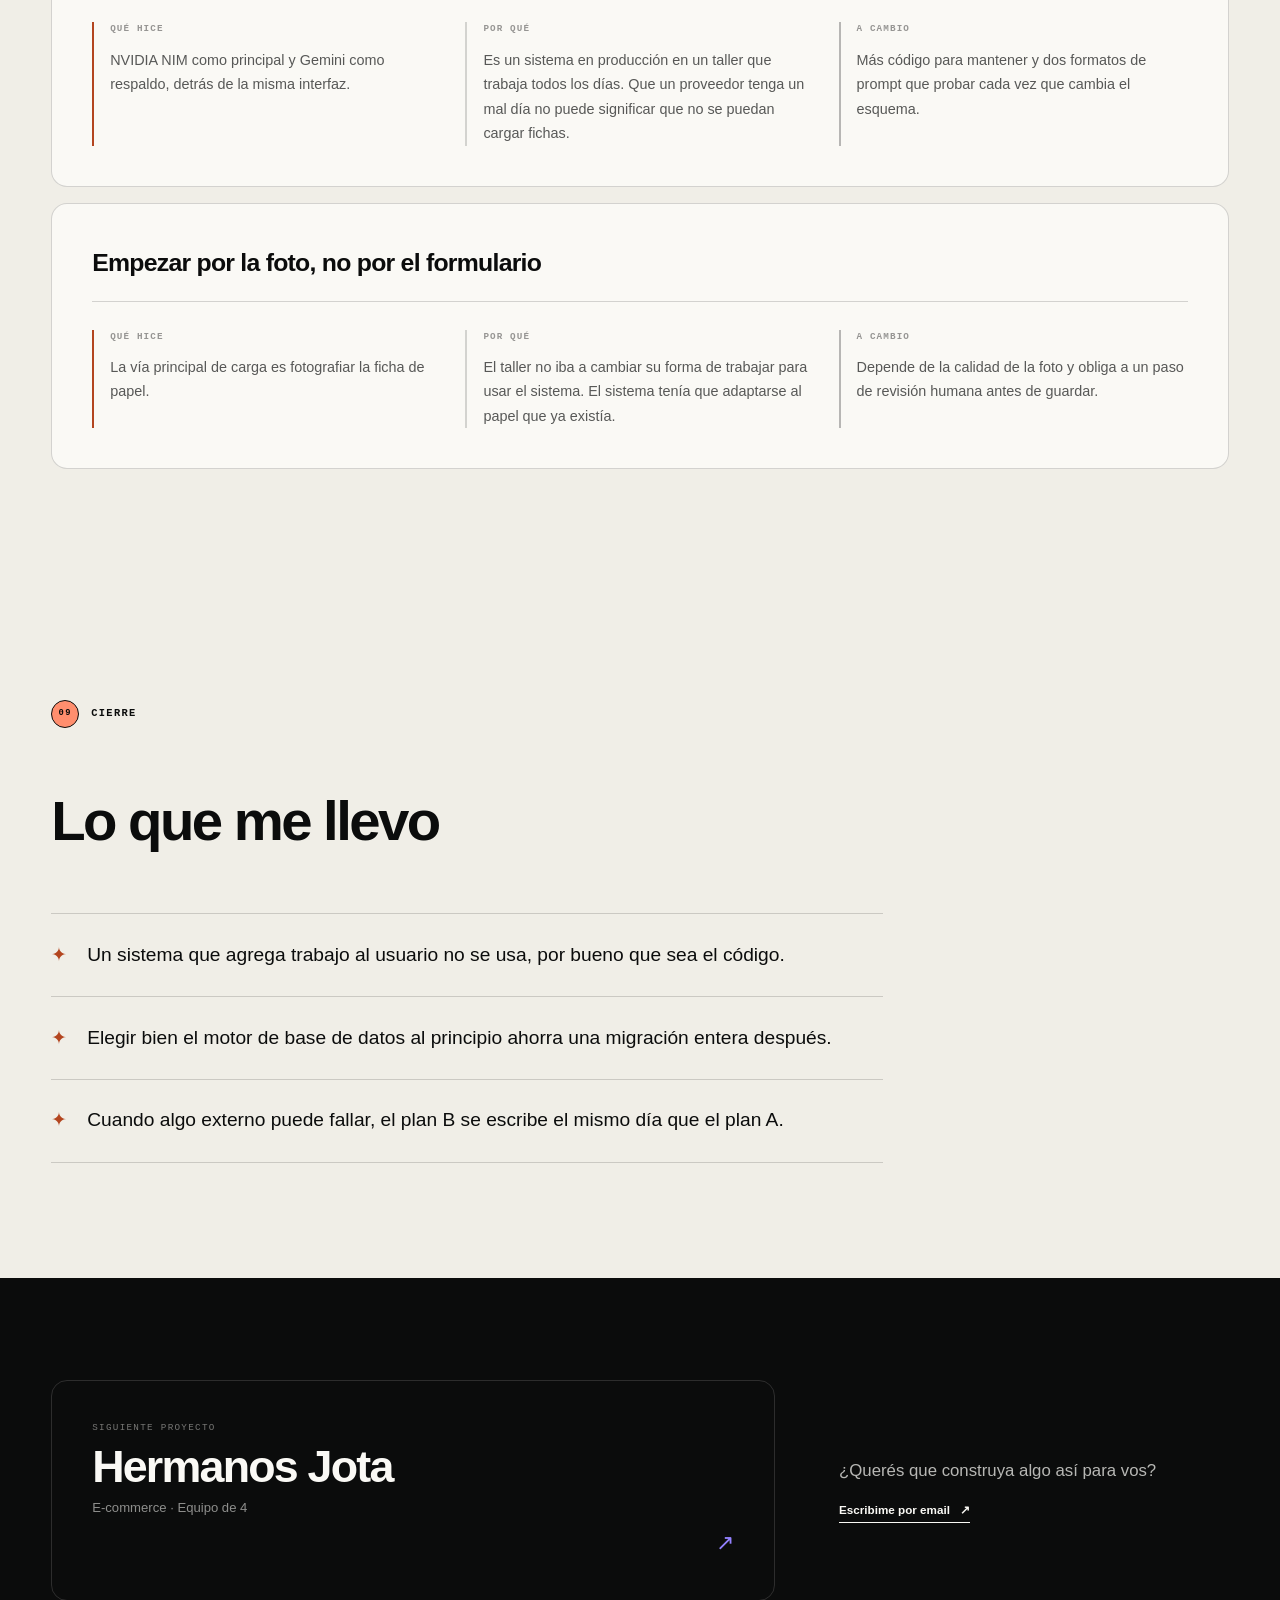
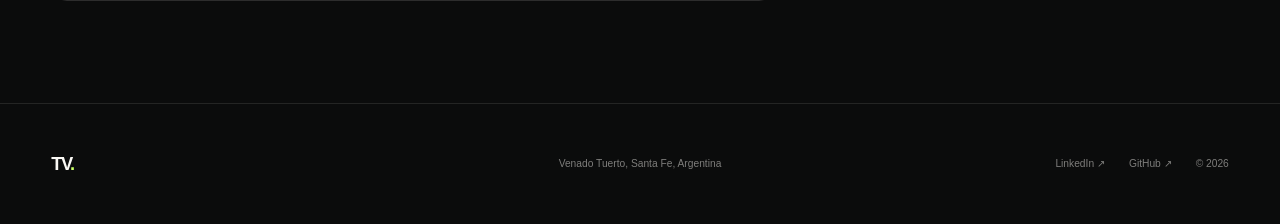
==== commit a6cdd593: "Landing: hero renovado, carrusel de otros proyectos y nueva sección de contacto - Hero: sin "Portfol" ====
--- a/proyectos/gestor-taller.html
+++ b/proyectos/gestor-taller.html
@@ -19,8 +19,8 @@
     <title>Gestión de talleres — Caso de estudio · Tomás Vallejos</title>
     <link rel="canonical" href="https://tomasvallejos.tech/proyectos/gestor-taller.html" />
     <link rel="icon" href="../assets/favicon.svg" type="image/svg+xml" />
-    <link rel="stylesheet" href="../styles.css?v=20260929" />
-    <link rel="stylesheet" href="../proyecto.css?v=20260929" />
+    <link rel="stylesheet" href="../styles.css?v=20260937" />
+    <link rel="stylesheet" href="../proyecto.css?v=20260937" />
     <script>
       document.documentElement.classList.remove('no-js');
       document.documentElement.classList.add('js');
@@ -114,8 +114,8 @@
       </div>
     </noscript>
 
-    <script src="../content.js?v=20260929" defer></script>
-    <script src="../proyecto.js?v=20260929" defer></script>
-    <script src="../ui.js?v=20260929" defer></script>
+    <script src="../content.js?v=20260937" defer></script>
+    <script src="../proyecto.js?v=20260937" defer></script>
+    <script src="../ui.js?v=20260937" defer></script>
   </body>
 </html>
--- a/styles.css
+++ b/styles.css
@@ -292,7 +292,7 @@
 .hero {
   position: relative;
   display: flex;
-  min-height: max(760px, 100svh);
+  min-height: max(640px, 88svh);
   overflow: hidden;
   background: var(--ink);
   color: var(--white);
@@ -339,60 +339,23 @@
   position: relative;
   z-index: 3;
   display: grid;
-  grid-template-columns: minmax(0, 1.18fr) minmax(340px, 0.82fr);
-  gap: clamp(2rem, 5vw, 6rem);
-  align-items: center;
-  padding-top: 9rem;
-  padding-bottom: 5rem;
+  grid-template-columns: minmax(0, 1.35fr) minmax(300px, 0.65fr);
+  gap: clamp(2rem, 5vw, 5rem);
+  align-items: end;
+  padding-top: 8.5rem;
+  padding-bottom: 5.5rem;
 }
 
 .hero-copy {
   min-width: 0;
 }
 
-.eyebrow {
-  display: flex;
-  gap: 0.6rem;
-  align-items: center;
-  color: rgba(250, 249, 245, 0.65);
-  font-family: Consolas, "SFMono-Regular", monospace;
-  font-size: 0.68rem;
-  letter-spacing: 0.13em;
-  text-transform: uppercase;
-}
-
-.eyebrow i {
-  color: rgba(250, 249, 245, 0.26);
-  font-style: normal;
-}
-
-.status-dot {
-  position: relative;
-  width: 0.45rem;
-  height: 0.45rem;
-  border-radius: 50%;
-  background: var(--acid);
-  box-shadow: 0 0 0 0 rgba(200, 255, 102, 0.5);
-  animation: status-pulse 2.4s infinite;
-}
-
-@keyframes status-pulse {
-  70% { box-shadow: 0 0 0 0.45rem rgba(200, 255, 102, 0); }
-  100% { box-shadow: 0 0 0 0 rgba(200, 255, 102, 0); }
-}
-
-.hero-eyebrow {
-  margin-bottom: clamp(2rem, 5vh, 4rem);
-  opacity: 0;
-  animation: fade-up 0.8s 0.15s var(--ease-out) forwards;
-}
-
 .hero h1 {
-  max-width: 920px;
-  font-size: clamp(3.75rem, 7.7vw, 8.4rem);
+  max-width: 820px;
+  font-size: clamp(3.4rem, 6.6vw, 7rem);
   font-weight: 760;
   letter-spacing: -0.075em;
-  line-height: 0.8;
+  line-height: 0.82;
 }
 
 .title-line {
@@ -429,20 +392,15 @@
   to { opacity: 1; transform: translateY(0); }
 }
 
-.hero-bottom {
-  display: grid;
-  grid-template-columns: minmax(240px, 390px) auto;
-  gap: clamp(1.5rem, 4vw, 4rem);
-  align-items: end;
-  margin-top: clamp(2.6rem, 6vh, 5rem);
-  opacity: 0;
-  animation: fade-up 0.9s 0.65s var(--ease-out) forwards;
-}
 
 .hero-intro {
-  color: rgba(250, 249, 245, 0.64);
+  max-width: 34rem;
+  margin-top: clamp(1.8rem, 4vh, 2.8rem);
+  color: rgba(250, 249, 245, 0.66);
   font-size: clamp(0.98rem, 1.2vw, 1.12rem);
   line-height: 1.7;
+  opacity: 0;
+  animation: fade-up 0.9s 0.55s var(--ease-out) forwards;
 }
 
 .hero-intro strong {
@@ -452,9 +410,12 @@
 
 .hero-actions {
   display: flex;
-  flex-direction: column;
-  gap: 1.2rem;
-  align-items: flex-start;
+  flex-wrap: wrap;
+  gap: 1rem 2rem;
+  align-items: center;
+  margin-top: clamp(1.6rem, 3.5vh, 2.4rem);
+  opacity: 0;
+  animation: fade-up 0.9s 0.7s var(--ease-out) forwards;
 }
 
 .button {
@@ -521,239 +482,6 @@
 .text-link:hover::after,
 .line-link:hover::after {
   transform: scaleX(0.35);
-}
-
-.hero-visual {
-  position: relative;
-  height: min(570px, 63vh);
-  min-height: 470px;
-  perspective: 1200px;
-  opacity: 0;
-  animation: visual-in 1.2s 0.55s var(--ease-out) forwards;
-}
-
-@keyframes visual-in {
-  from { opacity: 0; transform: translate3d(3rem, 2rem, 0); }
-  to { opacity: 1; transform: translate3d(0, 0, 0); }
-}
-
-.visual-label {
-  position: absolute;
-  display: flex;
-  gap: 0.65rem;
-  align-items: center;
-  color: rgba(250, 249, 245, 0.52);
-  font-family: Consolas, monospace;
-  font-size: 0.58rem;
-  letter-spacing: 0.15em;
-}
-
-.visual-label i {
-  color: var(--acid);
-  font-style: normal;
-}
-
-.label-top {
-  top: 0;
-  right: 1rem;
-}
-
-.label-bottom {
-  right: 0;
-  bottom: 0;
-}
-
-.label-bottom i {
-  width: 2.2rem;
-  height: 1px;
-  background: rgba(200, 255, 102, 0.7);
-}
-
-.code-window {
-  position: absolute;
-  top: 11%;
-  left: 0;
-  width: min(100%, 450px);
-  overflow: hidden;
-  border: 1px solid rgba(250, 249, 245, 0.15);
-  border-radius: 0.8rem;
-  background: rgba(20, 22, 22, 0.88);
-  box-shadow: 0 2.5rem 6rem rgba(0, 0, 0, 0.48);
-  transform: rotateY(7deg) rotateX(2deg);
-  transform-style: preserve-3d;
-  backdrop-filter: blur(16px);
-  transition: transform 0.2s ease-out;
-}
-
-.window-bar {
-  display: grid;
-  grid-template-columns: 1fr auto 1fr;
-  align-items: center;
-  height: 3rem;
-  padding: 0 0.9rem;
-  border-bottom: 1px solid rgba(250, 249, 245, 0.1);
-  color: rgba(250, 249, 245, 0.55);
-  font-family: Consolas, monospace;
-  font-size: 0.62rem;
-}
-
-.window-bar > span {
-  justify-self: center;
-}
-
-.window-bar > small {
-  justify-self: end;
-  color: var(--acid);
-  font-size: 0.58rem;
-}
-
-.window-dots {
-  display: flex;
-  gap: 0.36rem;
-}
-
-.window-dots i {
-  width: 0.47rem;
-  height: 0.47rem;
-  border-radius: 50%;
-  background: rgba(250, 249, 245, 0.2);
-}
-
-.window-dots i:first-child { background: #ff6b5f; }
-.window-dots i:nth-child(2) { background: #f5c451; }
-.window-dots i:last-child { background: #65cb70; }
-
-.code-area {
-  padding: 2rem 1.25rem 2.1rem;
-  color: #d8d9d3;
-  font-family: Consolas, "SFMono-Regular", monospace;
-  font-size: clamp(0.69rem, 1vw, 0.82rem);
-  line-height: 2;
-}
-
-.code-area > div {
-  display: grid;
-  grid-template-columns: 2.1rem 1fr;
-}
-
-.line-number {
-  color: rgba(250, 249, 245, 0.22);
-  user-select: none;
-}
-
-.code-area code b {
-  color: var(--violet);
-  font-weight: 500;
-}
-
-.code-area code em {
-  color: var(--acid-soft);
-  font-style: normal;
-}
-
-.code-space {
-  min-height: 1.9em;
-}
-
-.cursor-block {
-  display: inline-block;
-  width: 0.48em;
-  height: 1.05em;
-  margin-left: 0.3em;
-  vertical-align: -0.16em;
-  background: var(--acid);
-  animation: blink 1.1s steps(1) infinite;
-}
-
-@keyframes blink { 50% { opacity: 0; } }
-
-.window-status {
-  display: flex;
-  justify-content: space-between;
-  padding: 0.5rem 0.8rem;
-  background: var(--acid);
-  color: var(--ink);
-  font-family: Consolas, monospace;
-  font-size: 0.54rem;
-  letter-spacing: 0.02em;
-}
-
-.window-status span:first-child {
-  display: flex;
-  gap: 0.4rem;
-  align-items: center;
-}
-
-.window-status i {
-  width: 0.35rem;
-  height: 0.35rem;
-  border-radius: 50%;
-  background: var(--ink);
-}
-
-.result-card {
-  position: absolute;
-  z-index: 2;
-  right: 0;
-  bottom: 13%;
-  width: 48%;
-  min-width: 210px;
-  padding: 1.1rem;
-  border-radius: 0.65rem;
-  background: var(--paper);
-  color: var(--ink);
-  box-shadow: 0 2rem 4rem rgba(0, 0, 0, 0.34);
-  transform: rotate(4deg);
-  animation: card-float 5s ease-in-out infinite;
-}
-
-@keyframes card-float {
-  0%, 100% { transform: rotate(4deg) translateY(0); }
-  50% { transform: rotate(2.5deg) translateY(-0.7rem); }
-}
-
-.result-top,
-.result-footer {
-  display: flex;
-  justify-content: space-between;
-  font-family: Consolas, monospace;
-  font-size: 0.53rem;
-  letter-spacing: 0.1em;
-  text-transform: uppercase;
-}
-
-.result-mark {
-  margin: 1.6rem 0 1.3rem;
-  font-size: clamp(3rem, 5vw, 4.4rem);
-  font-weight: 900;
-  letter-spacing: -0.11em;
-  line-height: 0.85;
-}
-
-.result-mark span {
-  color: var(--violet);
-}
-
-.result-lines {
-  display: grid;
-  gap: 0.35rem;
-  margin-bottom: 1.6rem;
-}
-
-.result-lines i {
-  width: 100%;
-  height: 0.3rem;
-  background: var(--ink);
-}
-
-.result-lines i:nth-child(2) { width: 76%; }
-.result-lines i:nth-child(3) { width: 42%; background: var(--violet); }
-
-.result-footer {
-  padding-top: 0.65rem;
-  border-top: 1px solid var(--line);
-  color: rgba(11, 12, 12, 0.58);
-  font-size: 0.48rem;
 }
 
 /* Ticker */
@@ -1319,16 +1047,15 @@
 
 .craft-grid {
   display: grid;
-  grid-template-columns: 1.5fr 0.75fr 0.75fr;
+  grid-template-columns: 1fr;
   gap: 1rem;
-  margin-top: clamp(5rem, 9vw, 8rem);
+  margin-top: clamp(4rem, 7vw, 6rem);
 }
 
 .craft-card {
   position: relative;
-  min-height: 380px;
   overflow: hidden;
-  padding: clamp(1.5rem, 3vw, 2.75rem);
+  padding: clamp(1.5rem, 3vw, 2.5rem);
   border: 1px solid var(--line-dark);
   border-radius: 0.8rem;
   background: var(--ink-soft);
@@ -1342,96 +1069,6 @@
   text-transform: uppercase;
 }
 
-.craft-feature {
-  display: grid;
-  grid-template-columns: 1fr 0.8fr;
-  gap: 1rem;
-  background: var(--violet);
-  color: var(--ink);
-}
-
-.craft-feature .card-label {
-  color: rgba(11, 12, 12, 0.55);
-}
-
-.craft-feature h3 {
-  max-width: 13ch;
-  margin-top: 2rem;
-  font-size: clamp(2rem, 3.6vw, 3.5rem);
-  font-weight: 700;
-  letter-spacing: -0.06em;
-  line-height: 0.98;
-}
-
-.orbit-graphic {
-  position: relative;
-  align-self: center;
-  justify-self: center;
-  width: min(100%, 240px);
-  aspect-ratio: 1;
-}
-
-.orbit-graphic strong {
-  position: absolute;
-  top: 50%;
-  left: 50%;
-  font-size: 2.4rem;
-  letter-spacing: -0.1em;
-  transform: translate(-50%, -50%);
-}
-
-.orbit {
-  position: absolute;
-  inset: 0;
-  border: 1px solid rgba(11, 12, 12, 0.48);
-  border-radius: 50%;
-  animation: orbit-spin 9s linear infinite;
-}
-
-.orbit-two {
-  inset: 20%;
-  animation-direction: reverse;
-  animation-duration: 6s;
-}
-
-.orbit i {
-  position: absolute;
-  top: 50%;
-  left: -0.3rem;
-  width: 0.6rem;
-  height: 0.6rem;
-  border-radius: 50%;
-  background: var(--ink);
-}
-
-@keyframes orbit-spin { to { transform: rotate(360deg); } }
-
-.metric-card {
-  display: flex;
-  flex-direction: column;
-  background: var(--acid);
-  color: var(--ink);
-}
-
-.metric-card .card-label {
-  color: rgba(11, 12, 12, 0.5);
-}
-
-.metric-card strong {
-  margin-top: auto;
-  font-size: clamp(7rem, 11vw, 10rem);
-  font-weight: 700;
-  letter-spacing: -0.12em;
-  line-height: 0.7;
-}
-
-.metric-card p {
-  max-width: 12rem;
-  margin-top: 1.5rem;
-  font-size: 0.72rem;
-  line-height: 1.5;
-}
-
 .tags-card {
   display: flex;
   flex-direction: column;
@@ -1441,8 +1078,7 @@
   display: flex;
   flex-wrap: wrap;
   gap: 0.55rem;
-  align-content: flex-end;
-  margin-top: auto;
+  margin-top: 1.25rem;
 }
 
 .tag-cloud span {
@@ -1622,9 +1258,8 @@
 /* Contact */
 .contact-section {
   position: relative;
-  min-height: 760px;
   overflow: hidden;
-  padding: clamp(7rem, 14vw, 12rem) 0 5rem;
+  padding: clamp(6rem, 11vw, 9rem) 0;
   background: var(--ink);
   color: var(--white);
 }
@@ -1635,122 +1270,101 @@
   mask-image: none;
 }
 
-.contact-orb {
-  position: absolute;
-  top: 50%;
-  left: 50%;
-  width: min(85vw, 850px);
-  aspect-ratio: 1;
-  border: 1px solid rgba(200, 255, 102, 0.18);
-  border-radius: 50%;
-  background: radial-gradient(circle, rgba(200, 255, 102, 0.07), transparent 64%);
-  transform: translate(-50%, -50%);
-}
-
-.contact-orb::before,
-.contact-orb::after {
-  position: absolute;
-  border: 1px solid rgba(147, 129, 255, 0.14);
-  border-radius: 50%;
-  content: "";
-}
-
-.contact-orb::before { inset: 12%; }
-.contact-orb::after { inset: 27%; }
-
 .contact-inner {
   position: relative;
   z-index: 2;
-  text-align: center;
-}
-
-.contact-kicker {
-  display: flex;
-  gap: 0.55rem;
-  align-items: center;
-  justify-content: center;
-  margin-bottom: 3rem;
-  color: rgba(250, 249, 245, 0.55);
-  font-family: Consolas, monospace;
-  font-size: 0.65rem;
-  letter-spacing: 0.12em;
-  text-transform: uppercase;
-}
-
-.contact-kicker span {
-  width: 0.4rem;
-  height: 0.4rem;
-  border-radius: 50%;
-  background: var(--acid);
+}
+
+.contact-inner .section-kicker {
+  color: rgba(250, 249, 245, 0.62);
+}
+
+.contact-head {
+  display: grid;
+  gap: 1.5rem 4rem;
+  grid-template-columns: minmax(0, 1fr) minmax(240px, 360px);
+  align-items: end;
+  margin-bottom: clamp(2.5rem, 5vw, 4rem);
 }
 
 .contact-inner h2 {
-  font-size: clamp(3.5rem, 8vw, 8.5rem);
+  font-size: clamp(3.5rem, 8vw, 8rem);
 }
 
 .contact-inner h2 em {
   color: var(--acid);
 }
 
-.contact-button {
-  display: inline-flex;
-  gap: 2rem;
-  align-items: center;
-  margin-top: clamp(3rem, 6vw, 5.5rem);
-  padding: 0.65rem 0.7rem 0.65rem 1.5rem;
-  border: 1px solid rgba(250, 249, 245, 0.25);
-  border-radius: 999px;
-  font-size: 0.78rem;
-  font-weight: 750;
-  transition: background 0.35s, color 0.35s, border-color 0.35s;
-}
-
-.contact-button i {
-  display: grid;
-  width: 3rem;
-  height: 3rem;
-  place-items: center;
-  border-radius: 50%;
-  background: var(--acid);
-  color: var(--ink);
-  font-size: 1.1rem;
-  font-style: normal;
-  transition: transform 0.55s var(--ease-out);
-}
-
-.contact-button:hover {
+.contact-lead {
+  color: rgba(250, 249, 245, 0.62);
+  font-size: 0.98rem;
+  line-height: 1.7;
+}
+
+.contact-channels {
+  display: grid;
+  gap: 1rem;
+  grid-template-columns: repeat(3, minmax(0, 1fr));
+}
+
+.contact-channel {
+  display: grid;
+  gap: 2.5rem;
+  align-content: space-between;
+  min-height: 15rem;
+  padding: clamp(1.4rem, 2.5vw, 2rem);
+  border: 1px solid var(--line-dark);
+  border-radius: 0.9rem;
+  background: rgba(250, 249, 245, 0.025);
+  transition: background 0.35s, color 0.35s, border-color 0.35s, transform 0.5s var(--ease-out);
+}
+
+.contact-channel:hover,
+.contact-channel:focus-visible {
   border-color: var(--acid);
   background: var(--acid);
   color: var(--ink);
-}
-
-.contact-button:hover i {
-  background: var(--ink);
-  color: var(--white);
+  transform: translateY(-4px);
+}
+
+.channel-top {
+  display: flex;
+  justify-content: space-between;
+  align-items: flex-start;
+}
+
+.channel-top svg {
+  width: 1.9rem;
+  height: 1.9rem;
+}
+
+.channel-top i {
+  font-size: 1.2rem;
+  font-style: normal;
+  transition: transform 0.45s var(--ease-out);
+}
+
+.contact-channel:hover .channel-top i {
   transform: rotate(-45deg);
 }
 
-.contact-marquee {
-  position: absolute;
-  right: 0;
-  bottom: 1rem;
-  left: 0;
-  overflow: hidden;
-  color: rgba(250, 249, 245, 0.04);
-  font-size: clamp(4rem, 10vw, 10rem);
-  font-weight: 900;
-  letter-spacing: -0.06em;
-  line-height: 0.8;
-  white-space: nowrap;
-}
-
-.contact-marquee span {
+.channel-name {
   display: block;
-  width: max-content;
-  animation: contact-scroll 40s linear infinite;
-}
-
-@keyframes contact-scroll { to { transform: translateX(-50%); } }
+  margin-bottom: 0.45rem;
+  font-family: Consolas, monospace;
+  font-size: 0.65rem;
+  letter-spacing: 0.13em;
+  opacity: 0.6;
+  text-transform: uppercase;
+}
+
+.channel-value {
+  display: block;
+  font-size: clamp(1.05rem, 1.6vw, 1.35rem);
+  font-weight: 700;
+  letter-spacing: -0.02em;
+  overflow-wrap: anywhere;
+}
 
 .site-footer {
   border-top: 1px solid rgba(250, 249, 245, 0.1);
@@ -1808,35 +1422,16 @@
 
 /* Responsive */
 @media (max-width: 1080px) {
-  .hero-layout {
-    grid-template-columns: minmax(0, 1.08fr) minmax(300px, 0.92fr);
-    gap: 2rem;
-  }
-
   .hero h1 {
     font-size: clamp(3.6rem, 7.4vw, 6.2rem);
   }
 
-  .hero-bottom {
-    grid-template-columns: 1fr;
-  }
-
-  .hero-actions {
-    flex-direction: row;
-    align-items: center;
-  }
+
 
   .project-card {
     grid-template-columns: 1fr 0.82fr;
   }
 
-  .craft-grid {
-    grid-template-columns: 1fr 1fr;
-  }
-
-  .craft-feature {
-    grid-column: 1 / -1;
-  }
 }
 
 @media (max-width: 820px) {
@@ -1941,25 +1536,8 @@
     min-height: auto;
   }
 
-  .hero-layout {
-    grid-template-columns: 1fr;
-    padding-top: 8.5rem;
-    padding-bottom: 5.5rem;
-  }
-
-  .hero h1 {
-    font-size: clamp(4rem, 13.5vw, 7rem);
-  }
-
-  .hero-bottom {
-    grid-template-columns: minmax(230px, 420px) auto;
-  }
-
-  .hero-visual {
-    width: min(100%, 590px);
-    height: 510px;
-    margin: 2rem auto 0;
-  }
+
+
 
   .section-heading-row {
     grid-template-columns: 1fr;
@@ -2033,14 +1611,6 @@
     background-size: 48px 48px;
   }
 
-  .hero-layout {
-    padding-top: 7rem;
-    padding-bottom: 3.5rem;
-  }
-
-  .hero-eyebrow {
-    margin-bottom: 2rem;
-  }
 
   .hero h1 {
     font-size: clamp(3.55rem, 17vw, 5.3rem);
@@ -2051,15 +1621,7 @@
     padding-left: 0.15rem;
   }
 
-  .hero-bottom {
-    grid-template-columns: 1fr;
-    margin-top: 2.5rem;
-  }
-
-  .hero-actions {
-    flex-direction: column;
-    align-items: flex-start;
-  }
+
 
   .button {
     width: 100%;
@@ -2067,9 +1629,6 @@
 
   /* El visual decorativo del hero empujaba los proyectos casi una
      pantalla más abajo: en celular el hero queda sólo con el mensaje. */
-  .hero-visual {
-    display: none;
-  }
 
   .section-heading-row h2,
   .profile-sticky h2 {
@@ -2199,41 +1758,6 @@
     padding: 1.4rem;
   }
 
-  .craft-feature {
-    grid-column: auto;
-    grid-template-columns: 1fr auto;
-    align-items: center;
-  }
-
-  .craft-feature h3 {
-    margin-top: 0.75rem;
-    font-size: clamp(1.6rem, 8vw, 2.1rem);
-  }
-
-  .orbit-graphic {
-    width: 6.5rem;
-  }
-
-  .metric-card {
-    display: grid;
-    grid-template-columns: auto 1fr;
-    column-gap: 1.25rem;
-    align-items: end;
-  }
-
-  .metric-card .card-label {
-    grid-column: 1 / -1;
-    margin-bottom: 1.25rem;
-  }
-
-  .metric-card strong {
-    font-size: 5.5rem;
-  }
-
-  .metric-card p {
-    margin-top: 0;
-  }
-
   .tag-cloud {
     margin-top: 1.25rem;
   }
@@ -2247,17 +1771,9 @@
     font-size: 0.64rem;
   }
 
-  .contact-section {
-    min-height: 650px;
-  }
 
   .contact-inner h2 {
     font-size: clamp(3.2rem, 15vw, 5rem);
-  }
-
-  .contact-button {
-    width: 100%;
-    justify-content: space-between;
   }
 
   .footer-inner {
@@ -2301,7 +1817,6 @@
     display: none;
   }
 }
-
 
 
 /* CV-driven additions */
@@ -2470,3 +1985,310 @@
     height: 2.35rem;
   }
 }
+
+@media (max-width: 820px) {
+  .contact-head {
+    grid-template-columns: 1fr;
+  }
+
+  .contact-channels {
+    grid-template-columns: 1fr;
+  }
+
+  .contact-channel {
+    min-height: 0;
+    gap: 1.75rem;
+  }
+}
+
+
+/* Hero: panel con lo que estoy haciendo hoy */
+.hero-now {
+  display: grid;
+  gap: 0;
+  align-self: end;
+  border: 1px solid var(--line-dark);
+  border-radius: 0.9rem;
+  background: rgba(250, 249, 245, 0.03);
+  opacity: 0;
+  animation: fade-up 1s 0.6s var(--ease-out) forwards;
+}
+
+.now-item {
+  position: relative;
+  display: grid;
+  gap: 0.3rem;
+  padding: 1.15rem 3rem 1.15rem 1.3rem;
+  border-bottom: 1px solid var(--line-dark);
+  transition: background 0.3s;
+}
+
+.now-item:last-child {
+  border-bottom: 0;
+}
+
+a.now-item:hover {
+  background: rgba(200, 255, 102, 0.07);
+}
+
+.now-item strong {
+  font-size: 1rem;
+  font-weight: 700;
+  letter-spacing: -0.02em;
+  line-height: 1.25;
+}
+
+.now-meta {
+  color: var(--acid);
+  font-family: Consolas, monospace;
+  font-size: 0.58rem;
+  letter-spacing: 0.1em;
+  text-transform: uppercase;
+}
+
+.now-note {
+  color: rgba(250, 249, 245, 0.55);
+  font-size: 0.8rem;
+}
+
+.now-item > i {
+  position: absolute;
+  top: 1.15rem;
+  right: 1.3rem;
+  color: rgba(250, 249, 245, 0.5);
+  font-style: normal;
+  transition: transform 0.4s var(--ease-out), color 0.3s;
+}
+
+a.now-item:hover > i {
+  color: var(--acid);
+  transform: rotate(-45deg);
+}
+
+.now-progress {
+  display: block;
+  height: 3px;
+  margin-top: 0.3rem;
+  overflow: hidden;
+  border-radius: 999px;
+  background: var(--line-dark);
+}
+
+.now-progress span {
+  display: block;
+  height: 100%;
+  border-radius: inherit;
+  background: var(--acid);
+}
+
+@media (max-width: 1080px) {
+  .hero-layout {
+    grid-template-columns: minmax(0, 1.2fr) minmax(280px, 0.8fr);
+    gap: 2rem;
+  }
+}
+
+@media (max-width: 820px) {
+  .hero {
+    min-height: 0;
+  }
+
+  .hero-now {
+    display: none;
+  }
+
+  .hero-actions {
+    justify-content: center;
+  }
+
+  .hero-layout {
+    grid-template-columns: minmax(0, 1fr);
+    gap: 2.5rem;
+    padding-top: 7.5rem;
+    padding-bottom: 4rem;
+  }
+}
+
+@media (max-width: 580px) {
+  .hero-layout {
+    padding-top: 6.5rem;
+    padding-bottom: 3rem;
+  }
+
+  .hero-actions .button {
+    width: 100%;
+  }
+
+  .now-item {
+    padding: 1rem 2.6rem 1rem 1.1rem;
+  }
+}
+
+.now-item.now-study {
+  padding-right: 1.3rem;
+}
+
+
+/* Otros proyectos: carrusel compacto */
+.more-projects {
+  margin-top: clamp(3rem, 6vw, 5rem);
+}
+
+.more-head {
+  display: flex;
+  justify-content: space-between;
+  align-items: center;
+  margin-bottom: 1rem;
+  padding-bottom: 0.9rem;
+  border-bottom: 1px solid var(--line);
+}
+
+.more-head h3 {
+  font-family: Consolas, monospace;
+  font-size: 0.68rem;
+  font-weight: 700;
+  letter-spacing: 0.13em;
+  text-transform: uppercase;
+}
+
+.more-arrows {
+  display: none;
+  gap: 0.4rem;
+}
+
+.more-projects.is-scrollable .more-arrows {
+  display: flex;
+}
+
+.more-arrow {
+  display: grid;
+  width: 2.1rem;
+  height: 2.1rem;
+  place-items: center;
+  border: 1px solid var(--line);
+  border-radius: 50%;
+  background: transparent;
+  cursor: pointer;
+  transition: background 0.25s, color 0.25s, opacity 0.25s;
+}
+
+.more-arrow:hover:not(:disabled) {
+  background: var(--ink);
+  color: var(--white);
+}
+
+.more-arrow:disabled {
+  cursor: default;
+  opacity: 0.35;
+}
+
+.more-track {
+  display: flex;
+  gap: 0.8rem;
+  padding-bottom: 0.4rem;
+  overflow-x: auto;
+  overscroll-behavior-x: contain;
+  scroll-snap-type: x proximity;
+  scrollbar-width: none;
+}
+
+.more-track::-webkit-scrollbar {
+  display: none;
+}
+
+.more-card {
+  position: relative;
+  display: flex;
+  flex: 0 0 clamp(15rem, 30%, 20rem);
+  gap: 0.9rem;
+  align-items: center;
+  padding: 0.7rem 2.4rem 0.7rem 0.7rem;
+  border: 1px solid var(--line);
+  border-radius: 0.8rem;
+  background: var(--white);
+  scroll-snap-align: start;
+  transition: border-color 0.3s, transform 0.45s var(--ease-out);
+}
+
+a.more-card:hover {
+  border-color: var(--ink);
+  transform: translateY(-2px);
+}
+
+.more-thumb {
+  flex: none;
+  width: 5.4rem;
+  height: 4rem;
+  overflow: hidden;
+  border-radius: 0.5rem;
+  background: var(--project-color, var(--paper-soft));
+}
+
+.more-thumb img {
+  width: 100%;
+  height: 100%;
+  object-fit: cover;
+  object-position: top center;
+}
+
+.more-text {
+  display: grid;
+  gap: 0.2rem;
+  min-width: 0;
+}
+
+.more-text strong {
+  font-size: 0.95rem;
+  font-weight: 700;
+  letter-spacing: -0.02em;
+  line-height: 1.2;
+}
+
+.more-meta {
+  color: rgba(11, 12, 12, 0.5);
+  font-family: Consolas, monospace;
+  font-size: 0.56rem;
+  letter-spacing: 0.06em;
+  text-transform: uppercase;
+}
+
+.more-card > i {
+  position: absolute;
+  top: 0.75rem;
+  right: 0.85rem;
+  color: rgba(11, 12, 12, 0.45);
+  font-size: 0.85rem;
+  font-style: normal;
+  transition: transform 0.4s var(--ease-out);
+}
+
+a.more-card:hover > i {
+  color: var(--ink);
+  transform: rotate(-45deg);
+}
+
+.more-card.is-soon {
+  border-style: dashed;
+  background: transparent;
+}
+
+.more-card.is-soon .more-thumb {
+  border: 1px dashed var(--line);
+  background: transparent;
+}
+
+.more-card.is-soon strong {
+  color: rgba(11, 12, 12, 0.7);
+}
+
+@media (max-width: 580px) {
+  .more-track {
+    margin-inline: calc(var(--gutter) * -1);
+    padding-inline: var(--gutter);
+    scroll-padding-inline: var(--gutter);
+  }
+
+  .more-card {
+    flex-basis: 78%;
+  }
+}
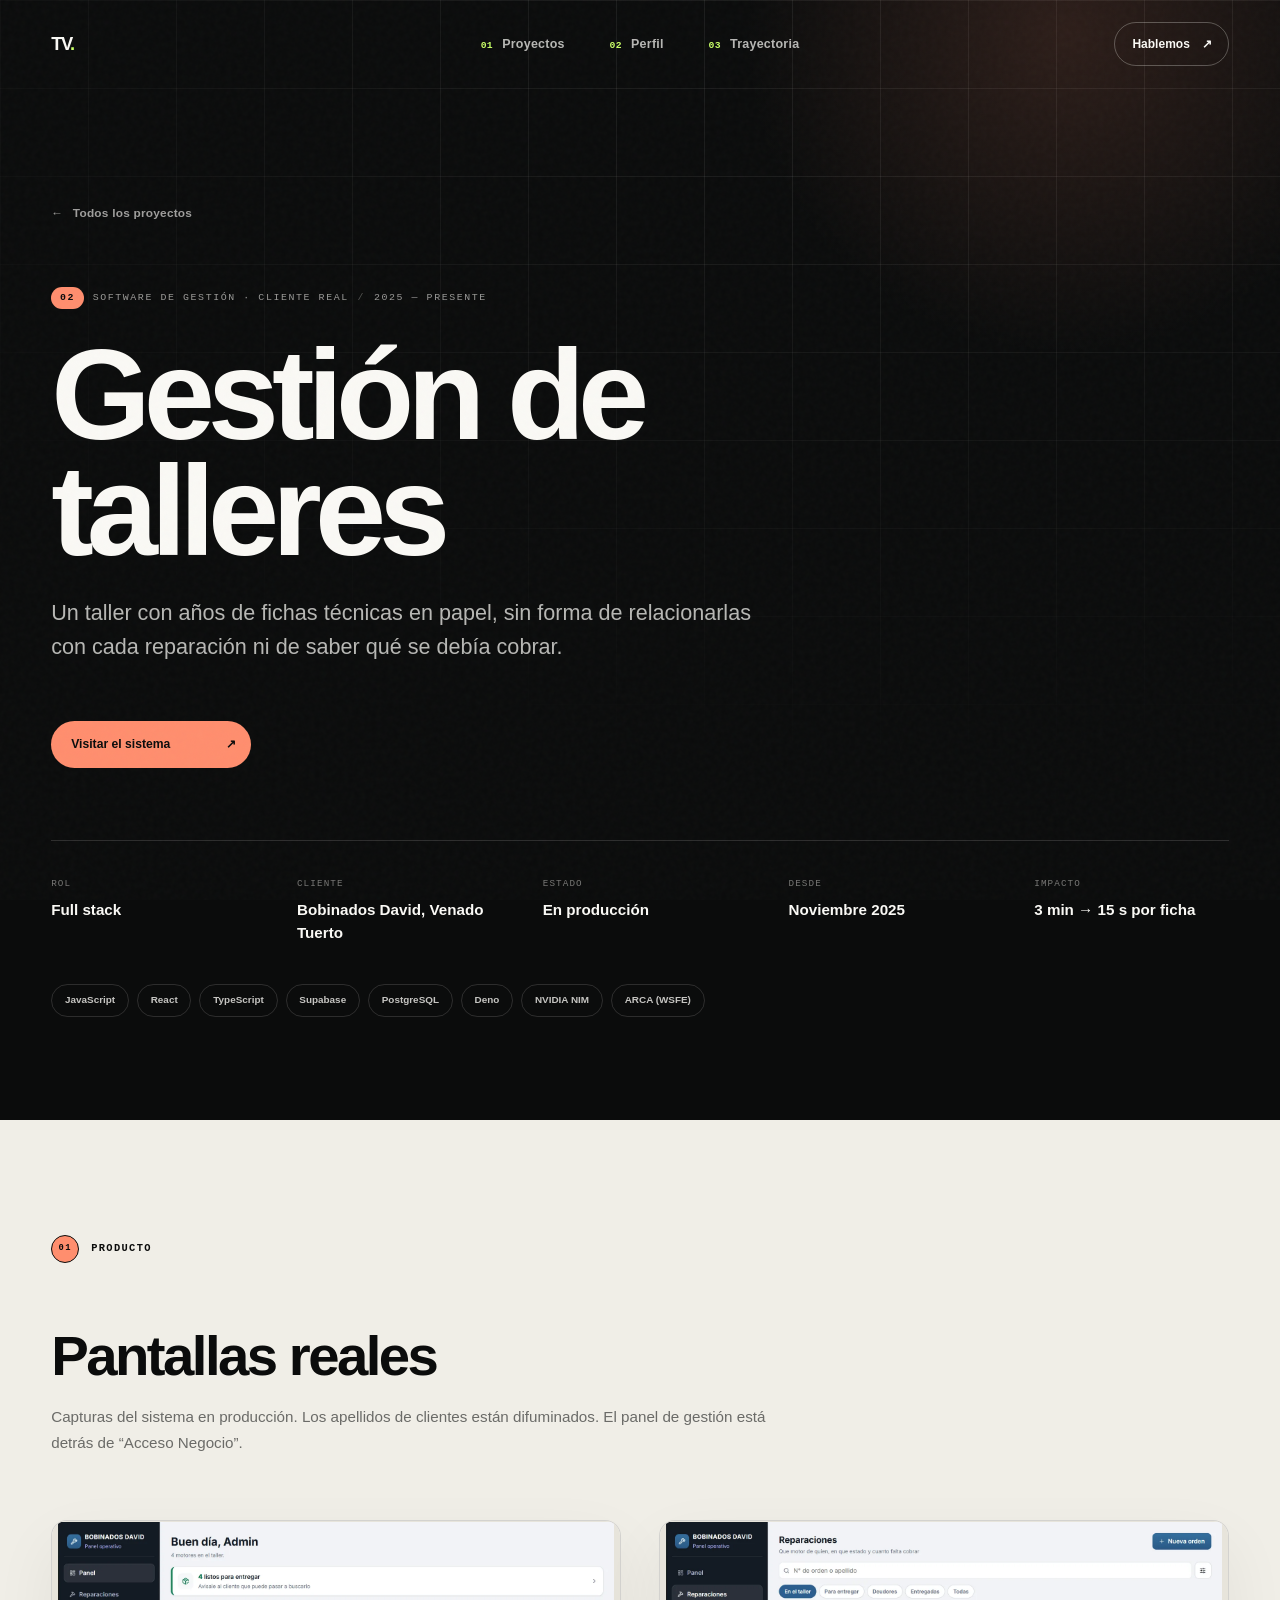
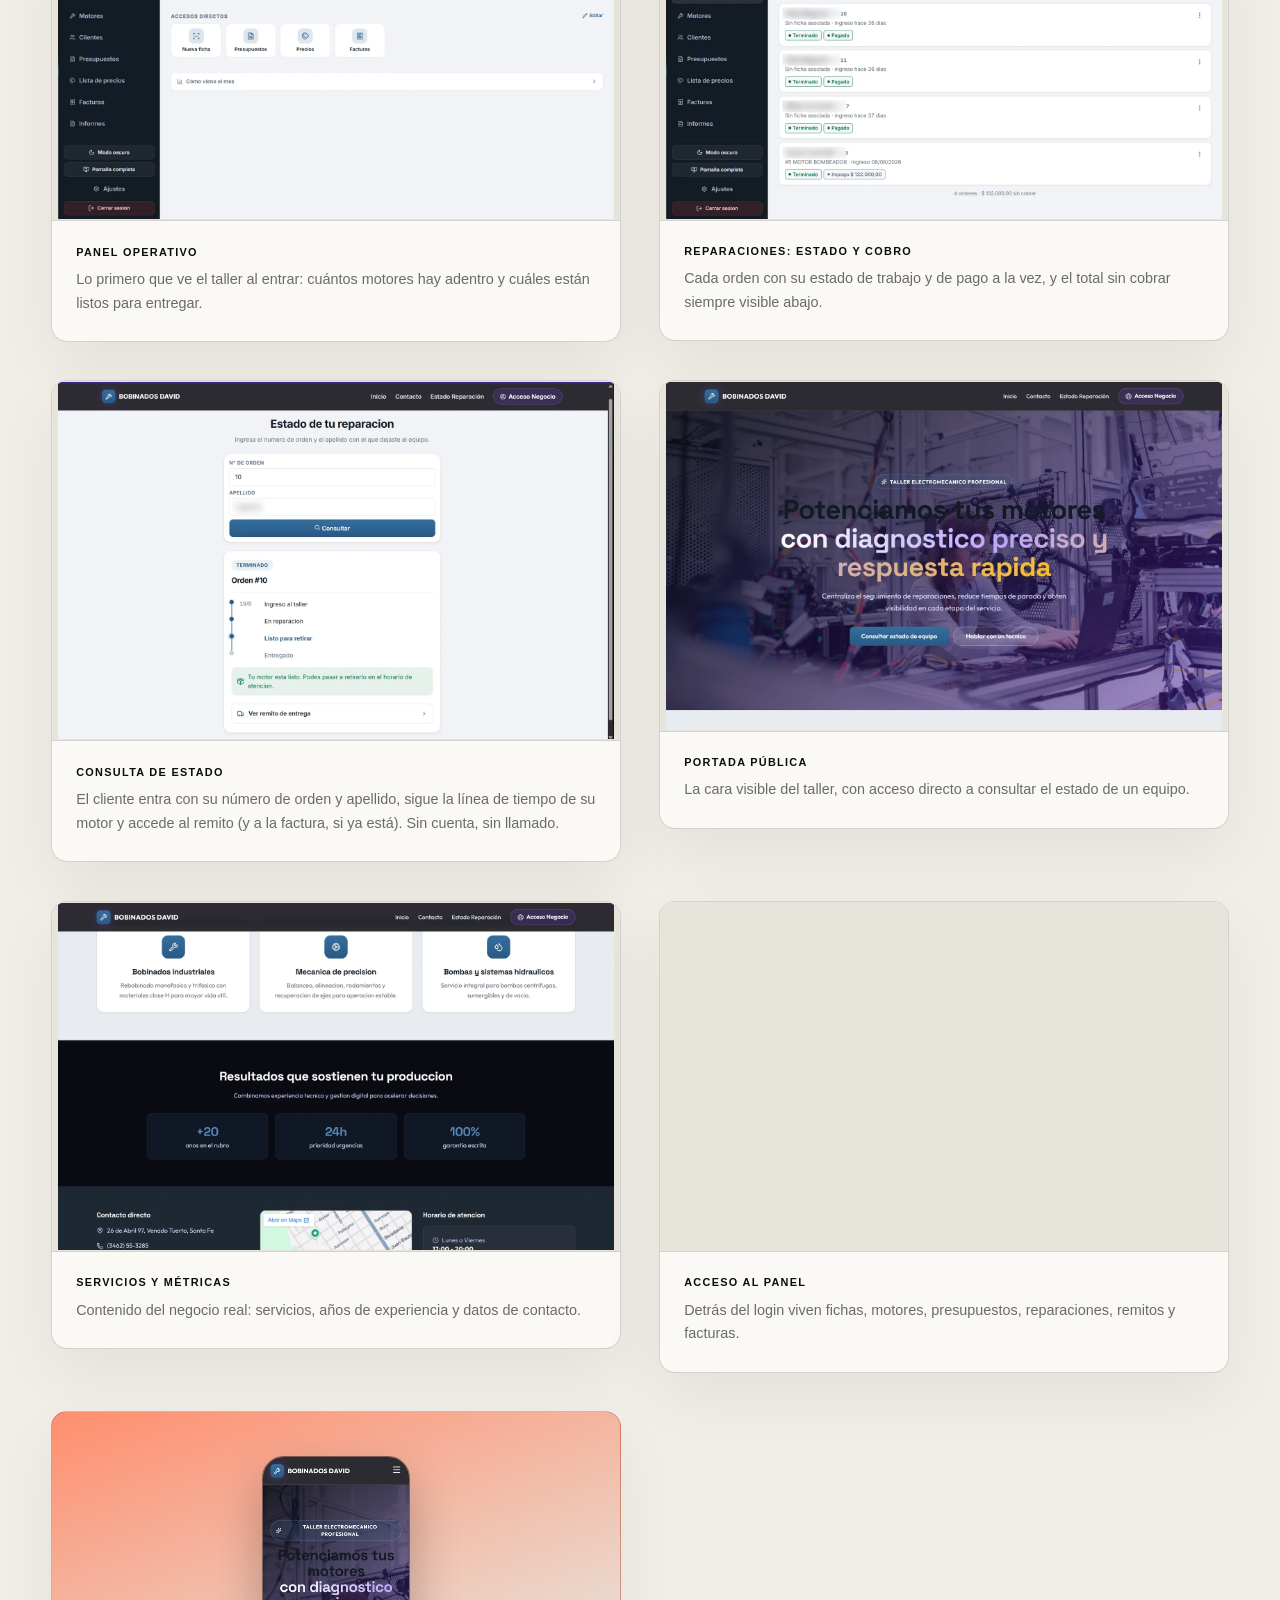
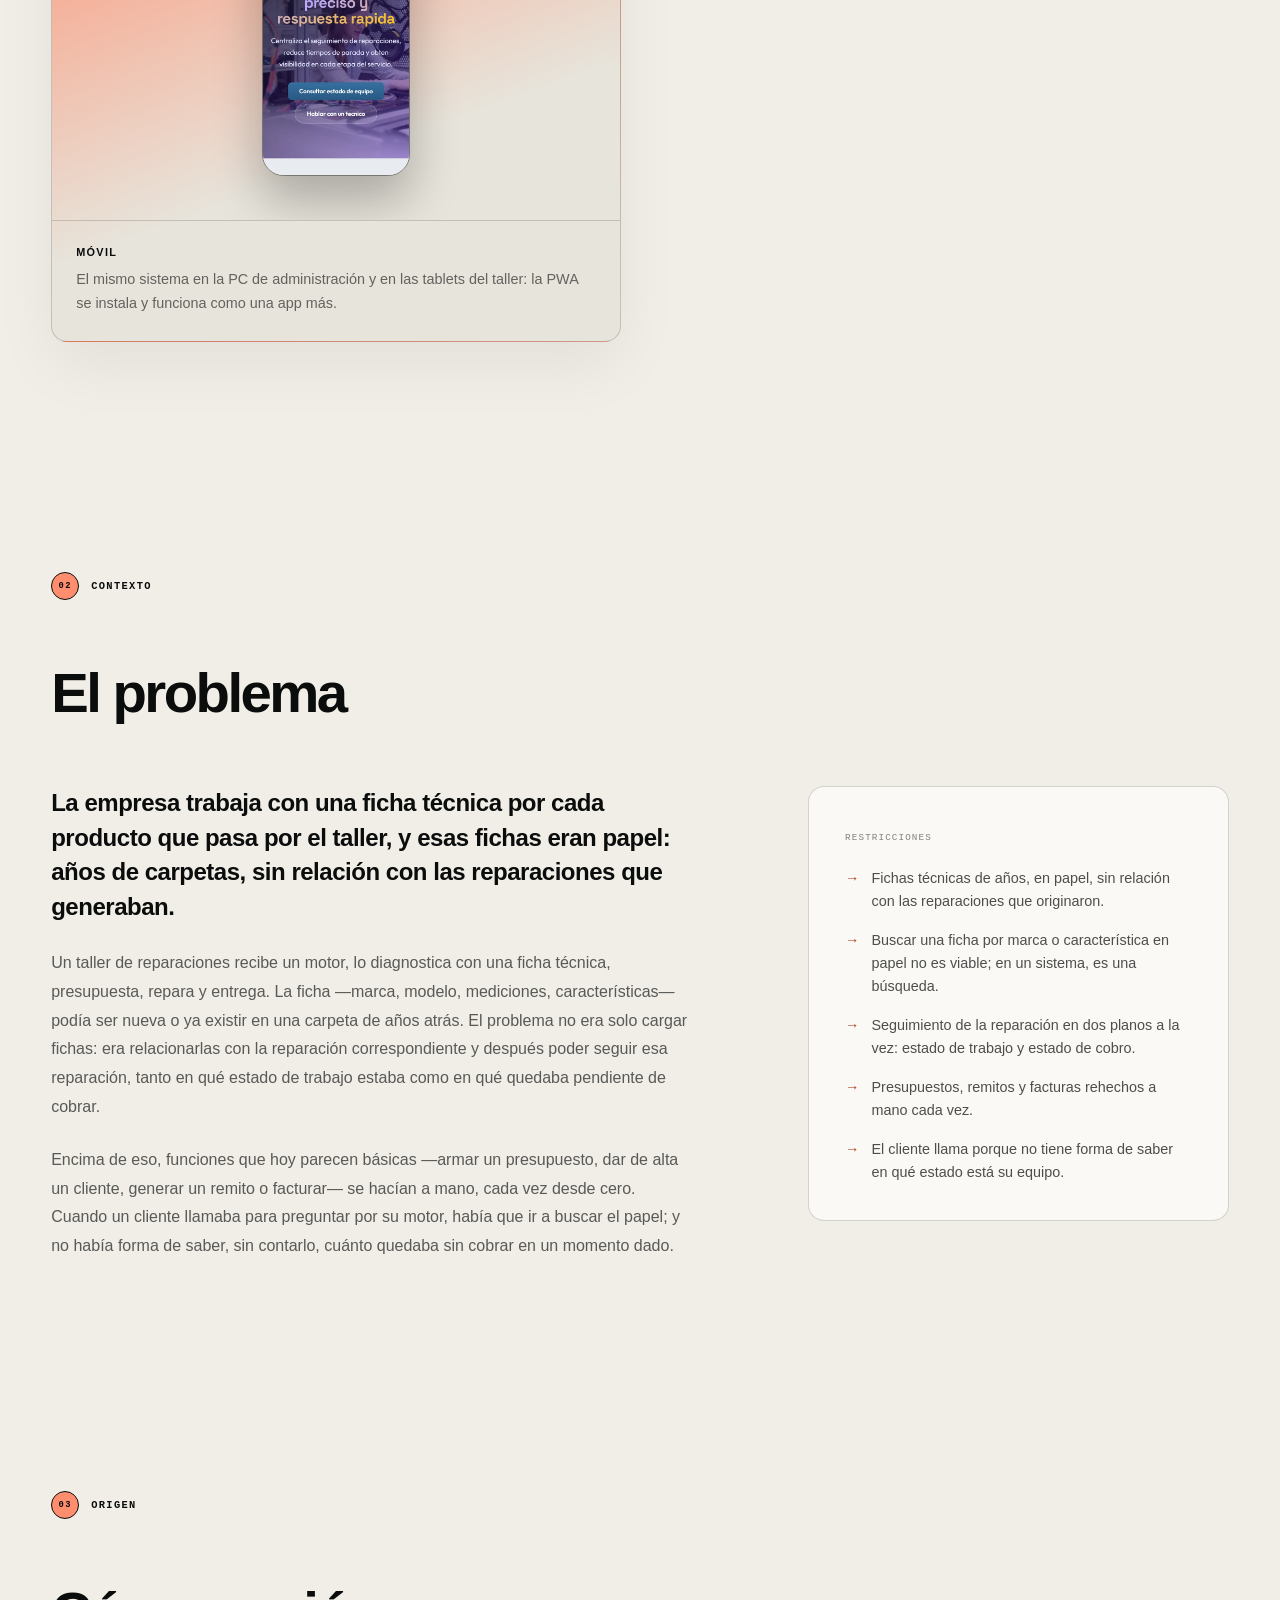
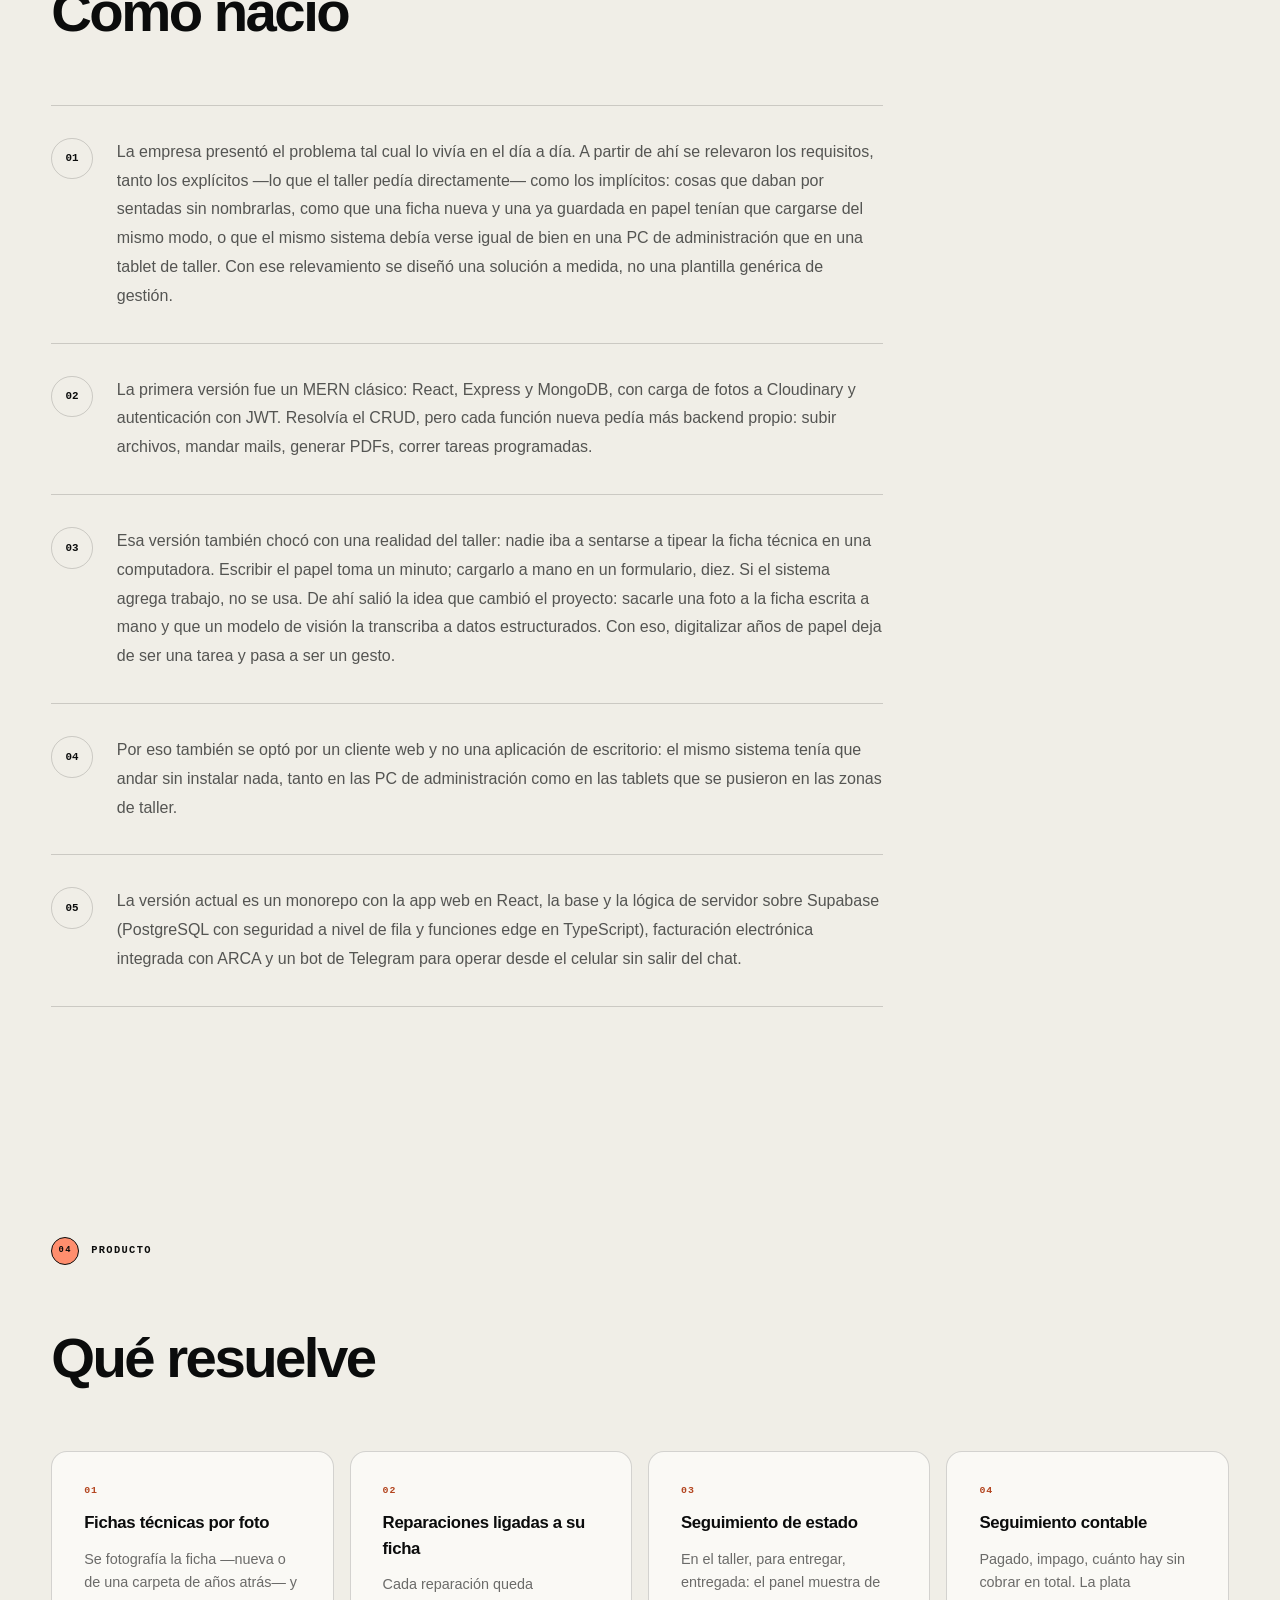
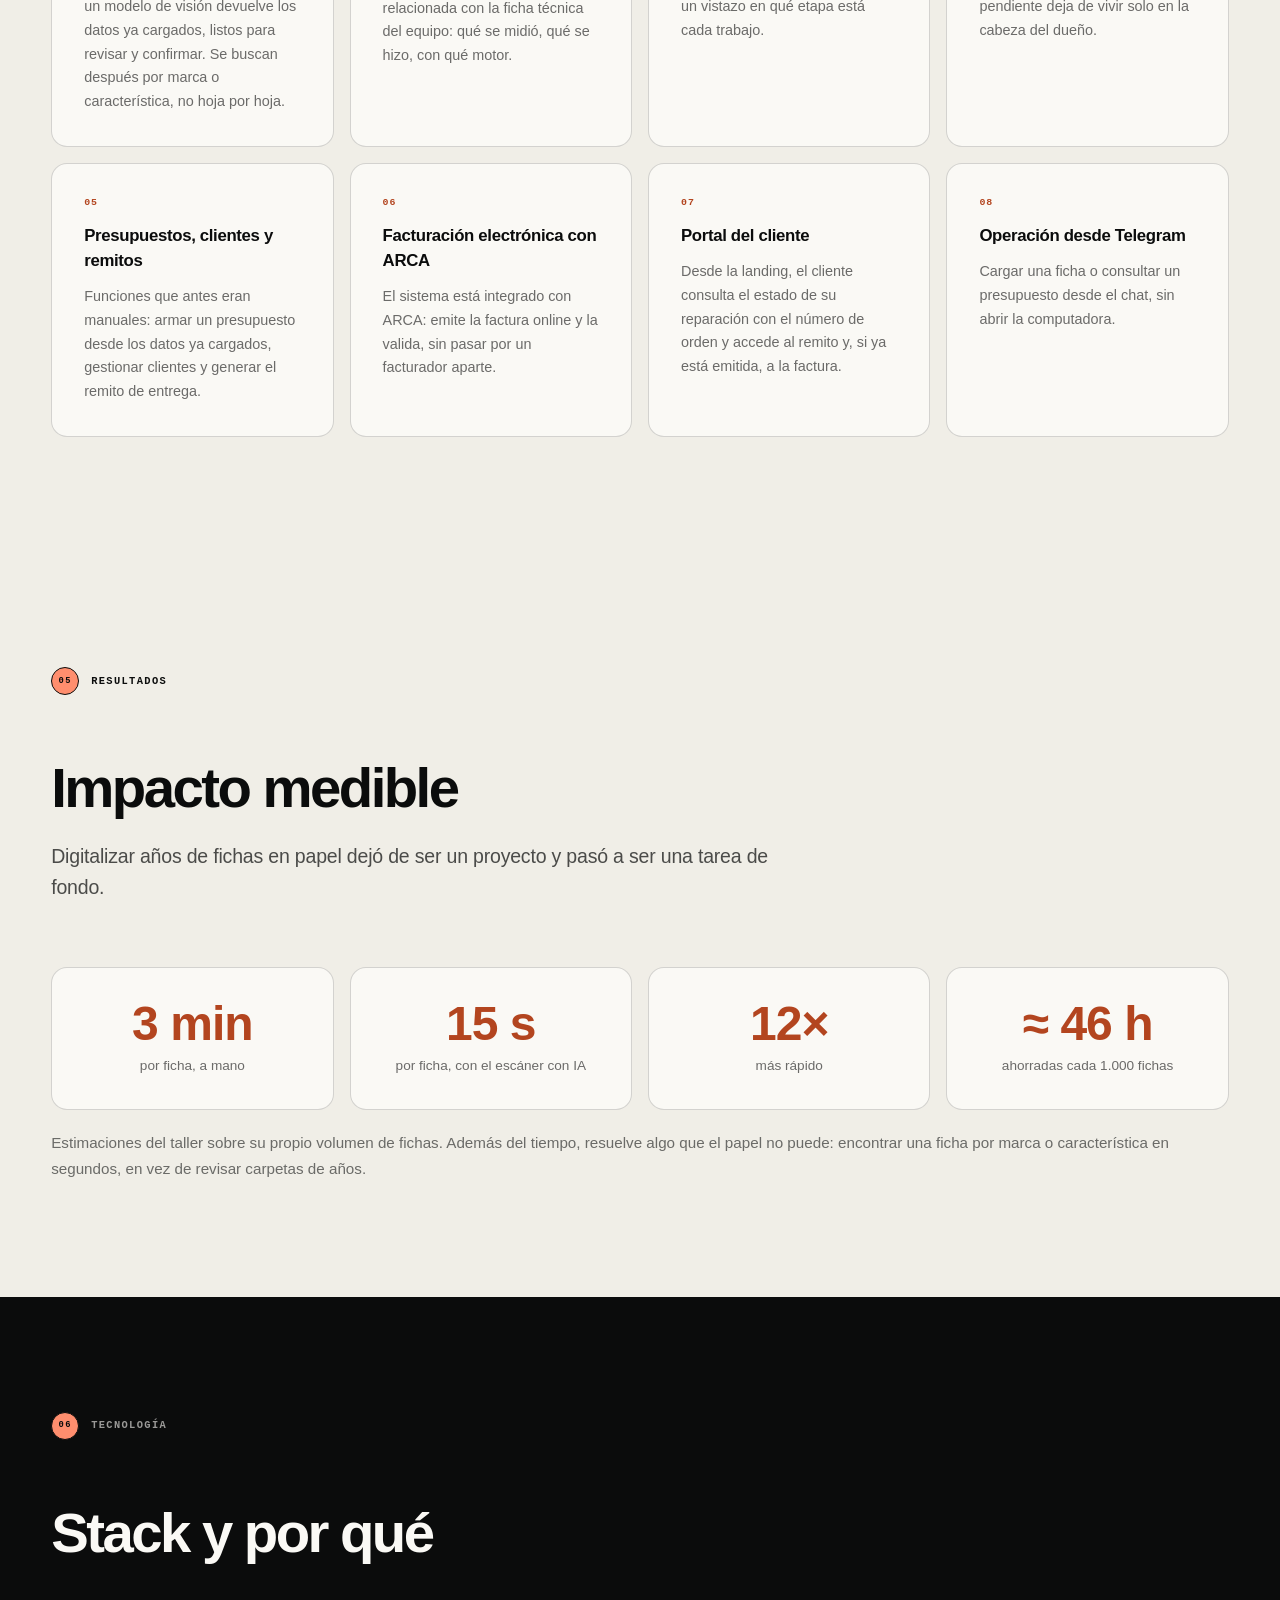
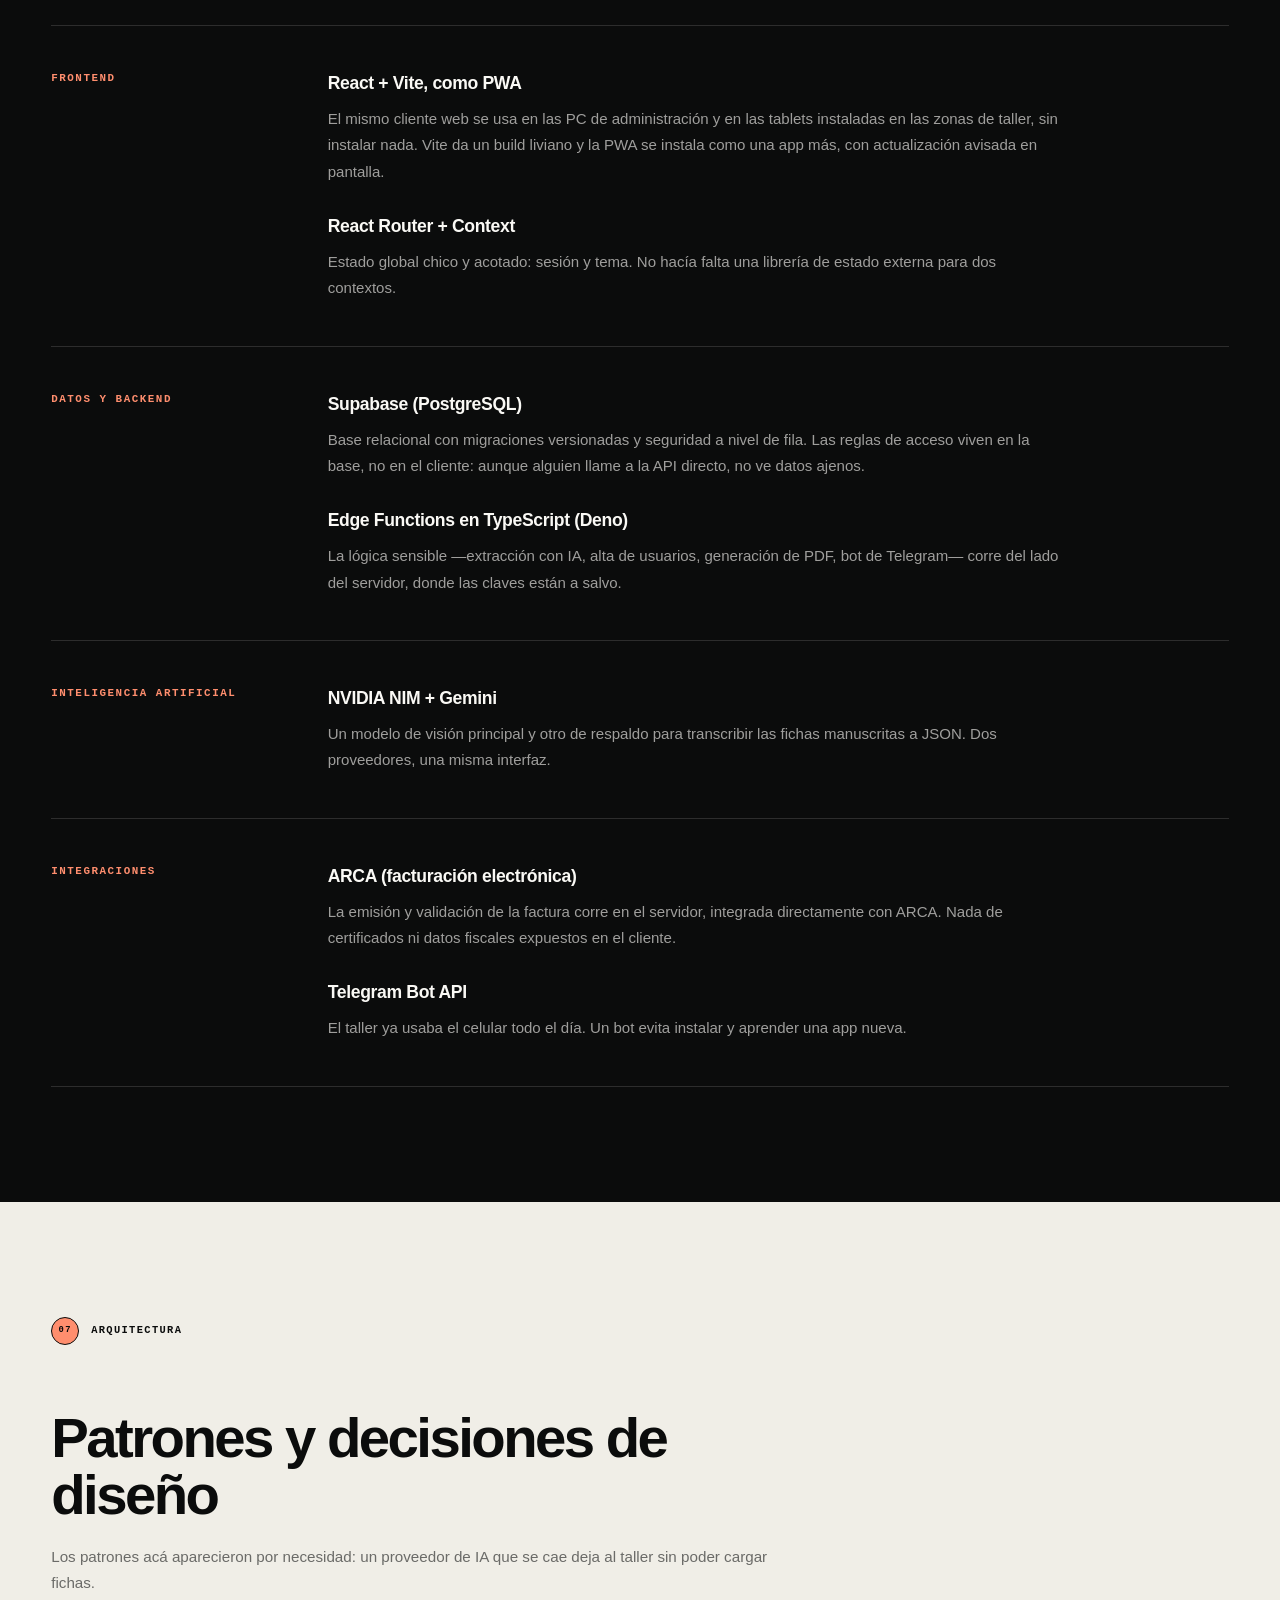
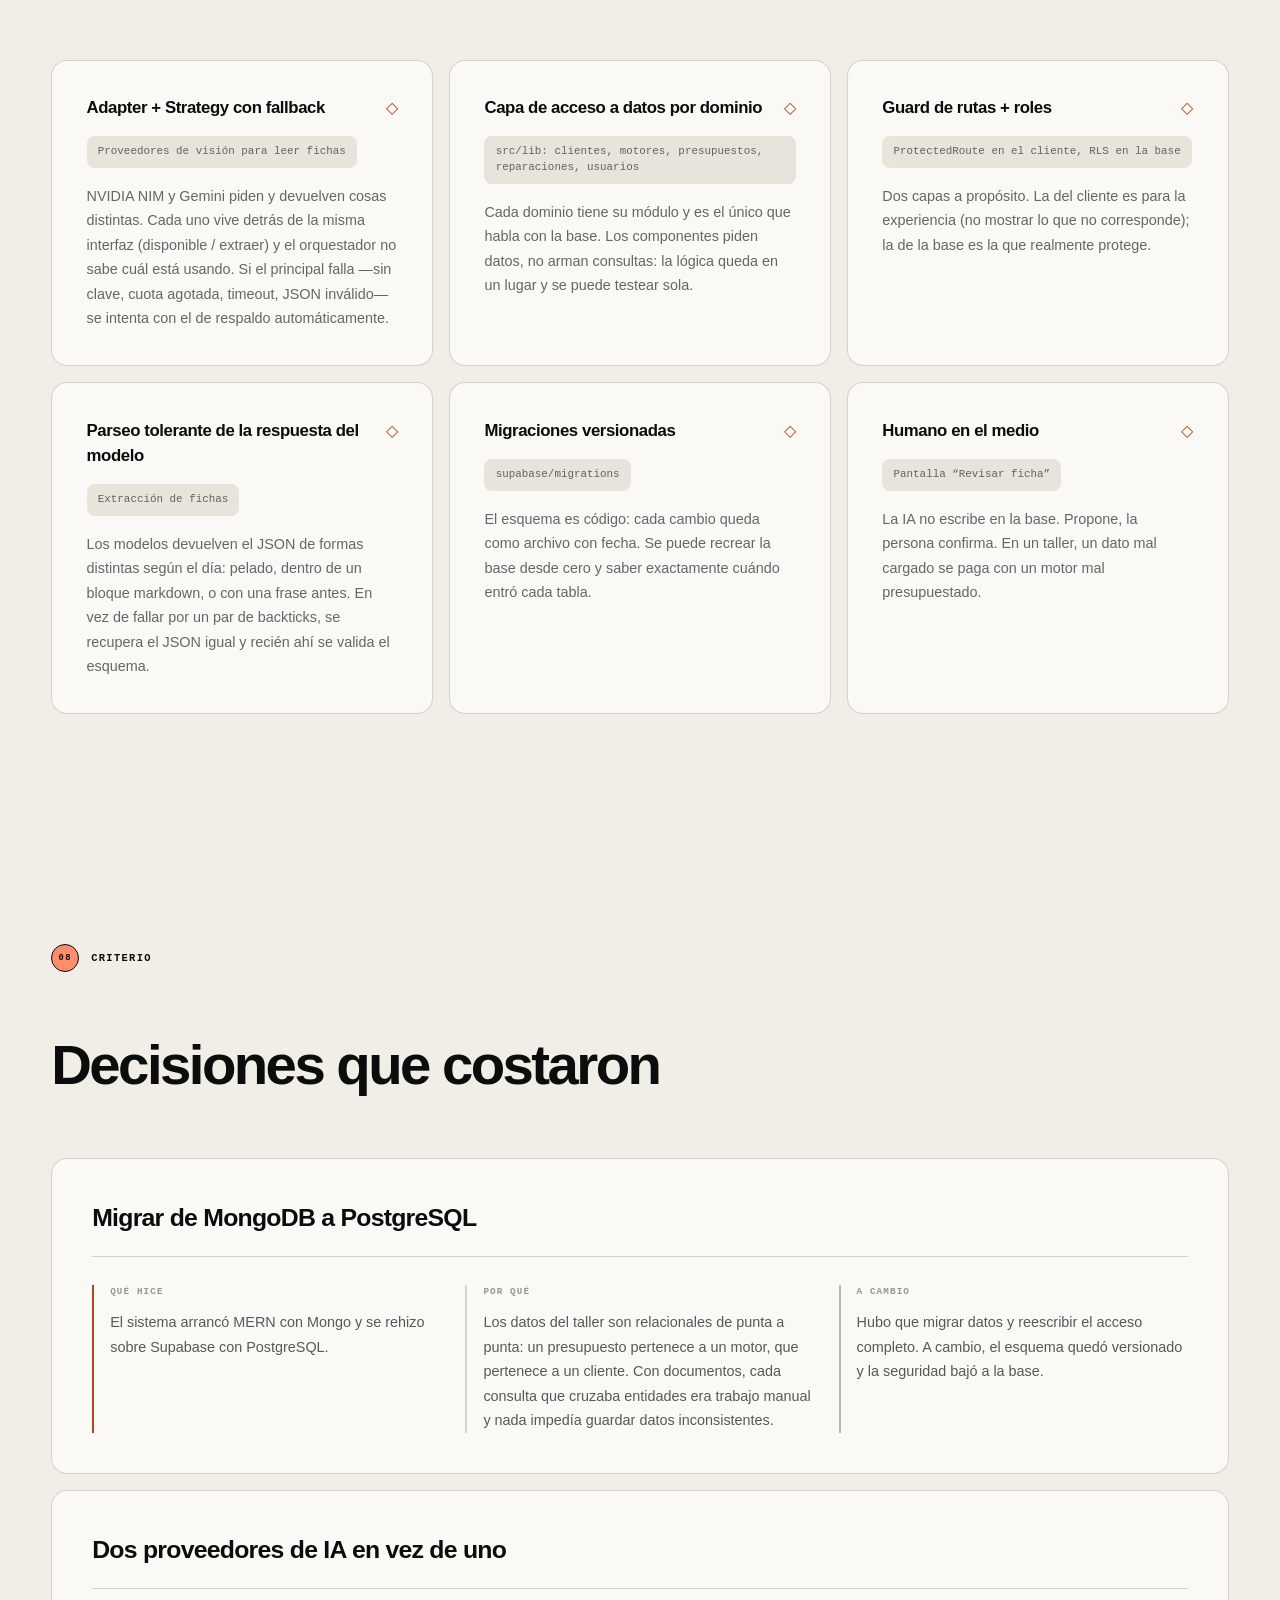
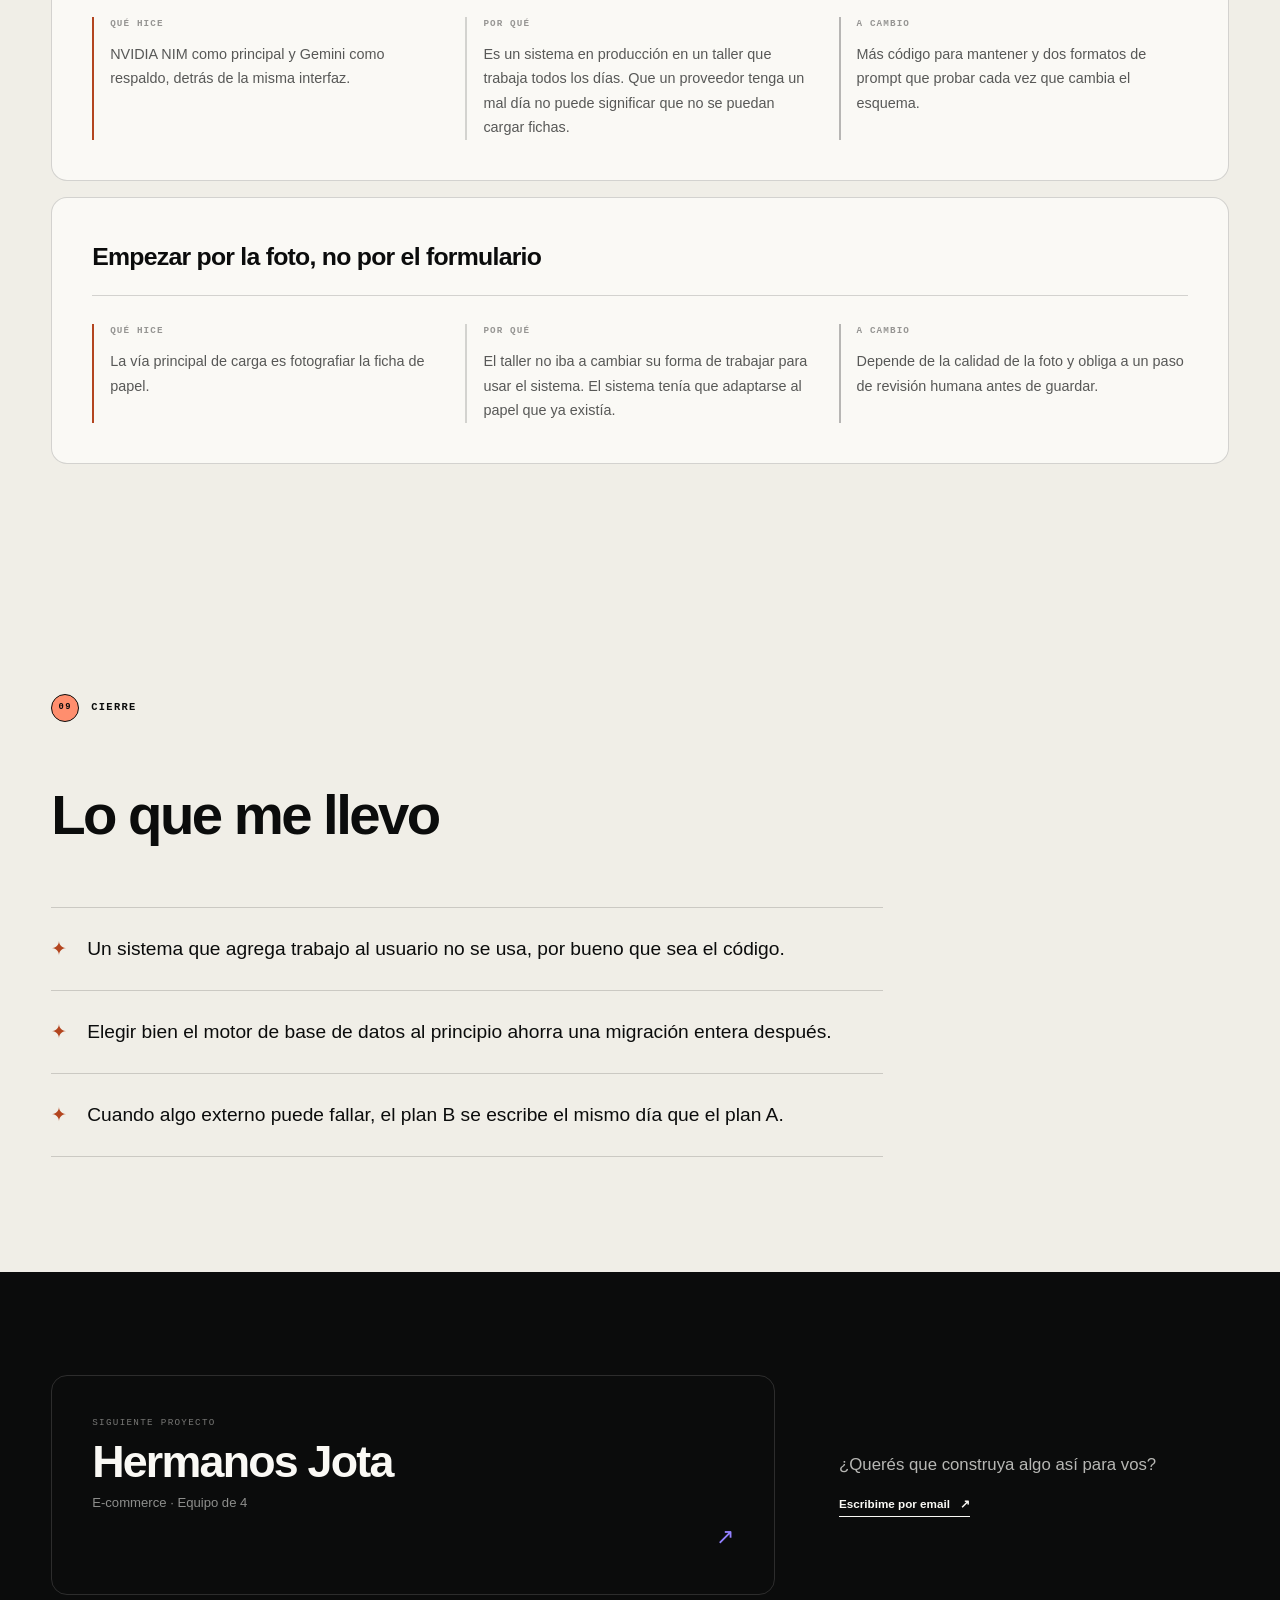
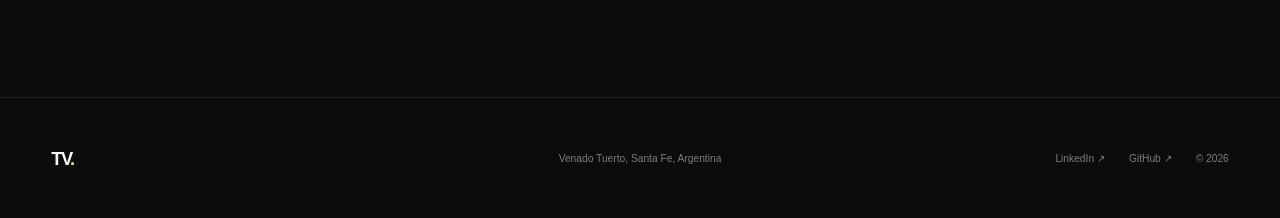
==== commit 22e81782: "Página intermedia de la beta de MangoFi, portada nueva y CV con títulos naranja - Nueva página proye" ====
--- a/proyectos/gestor-taller.html
+++ b/proyectos/gestor-taller.html
@@ -19,8 +19,8 @@
     <title>Gestión de talleres — Caso de estudio · Tomás Vallejos</title>
     <link rel="canonical" href="https://tomasvallejos.tech/proyectos/gestor-taller.html" />
     <link rel="icon" href="../assets/favicon.svg" type="image/svg+xml" />
-    <link rel="stylesheet" href="../styles.css?v=20260937" />
-    <link rel="stylesheet" href="../proyecto.css?v=20260937" />
+    <link rel="stylesheet" href="../styles.css?v=20260943" />
+    <link rel="stylesheet" href="../proyecto.css?v=20260943" />
     <script>
       document.documentElement.classList.remove('no-js');
       document.documentElement.classList.add('js');
@@ -114,8 +114,8 @@
       </div>
     </noscript>
 
-    <script src="../content.js?v=20260937" defer></script>
-    <script src="../proyecto.js?v=20260937" defer></script>
-    <script src="../ui.js?v=20260937" defer></script>
+    <script src="../content.js?v=20260943" defer></script>
+    <script src="../proyecto.js?v=20260943" defer></script>
+    <script src="../ui.js?v=20260943" defer></script>
   </body>
 </html>
--- a/proyecto.css
+++ b/proyecto.css
@@ -1552,3 +1552,198 @@
     padding: 1.4rem;
   }
 }
+
+/* ----------------------------------------------- Beta de MangoFi (demo) */
+.demo-hero {
+  position: relative;
+  min-height: 100svh;
+  overflow: hidden;
+  padding: clamp(7.5rem, 14vw, 10rem) 0 clamp(4rem, 8vw, 6rem);
+  background: var(--ink);
+  color: var(--white);
+}
+
+.demo-hero::before {
+  position: absolute;
+  top: -30%;
+  right: -12%;
+  width: 46rem;
+  height: 46rem;
+  border-radius: 50%;
+  opacity: 0.14;
+  background: radial-gradient(circle, var(--acid), transparent 62%);
+  content: "";
+  pointer-events: none;
+}
+
+.demo-inner {
+  position: relative;
+  display: grid;
+  justify-items: start;
+}
+
+.demo-inner > * {
+  max-width: 44rem;
+}
+
+.demo-kicker span {
+  padding: 0.3rem 0.7rem;
+  border-radius: 999px;
+  background: var(--acid);
+  color: var(--ink);
+  font-family: Consolas, monospace;
+  font-size: 0.6rem;
+  font-weight: 700;
+  letter-spacing: 0.12em;
+  text-transform: uppercase;
+}
+
+.demo-hero h1 {
+  margin: 1.25rem 0 1.5rem;
+  font-size: clamp(3rem, 8vw, 6rem);
+  font-weight: 760;
+  letter-spacing: -0.06em;
+  line-height: 0.9;
+}
+
+.demo-hero h1 em {
+  color: var(--acid);
+  font-family: Georgia, "Times New Roman", serif;
+  font-weight: 400;
+  letter-spacing: -0.05em;
+}
+
+.demo-lead {
+  max-width: 36rem;
+  color: rgba(250, 249, 245, 0.72);
+  font-size: 1.05rem;
+  line-height: 1.7;
+}
+
+.demo-lead strong {
+  color: var(--white);
+}
+
+.demo-card {
+  display: grid;
+  gap: 0.9rem;
+  width: min(100%, 30rem);
+  margin-top: 2rem;
+  padding: clamp(1.25rem, 3vw, 1.75rem);
+  border: 1px solid var(--line-dark);
+  border-radius: 1rem;
+  background: rgba(250, 249, 245, 0.05);
+}
+
+.demo-card h2 {
+  color: rgba(250, 249, 245, 0.62);
+  font-family: Consolas, monospace;
+  font-size: 0.65rem;
+  font-weight: 700;
+  letter-spacing: 0.13em;
+  text-transform: uppercase;
+}
+
+.demo-field {
+  display: grid;
+  gap: 0.35rem 1rem;
+  grid-template-columns: minmax(0, 1fr) auto;
+  align-items: center;
+  padding: 0.85rem 1rem;
+  border-radius: 0.7rem;
+  background: rgba(11, 12, 12, 0.6);
+}
+
+.demo-label {
+  grid-column: 1 / -1;
+  color: rgba(250, 249, 245, 0.5);
+  font-size: 0.7rem;
+}
+
+.demo-field code {
+  overflow-wrap: anywhere;
+  font-family: Consolas, monospace;
+  font-size: 1.05rem;
+  font-weight: 700;
+}
+
+.demo-copy {
+  padding: 0.45rem 0.8rem;
+  border: 1px solid var(--line-dark);
+  border-radius: 999px;
+  background: transparent;
+  color: var(--white);
+  font-size: 0.7rem;
+  font-weight: 700;
+  cursor: pointer;
+  transition: background 0.25s, color 0.25s, border-color 0.25s;
+}
+
+.demo-copy:hover,
+.demo-copy.is-done {
+  border-color: var(--acid);
+  background: var(--acid);
+  color: var(--ink);
+}
+
+.demo-go {
+  width: 100%;
+  margin-top: 0.4rem;
+}
+
+.demo-note {
+  color: rgba(250, 249, 245, 0.5);
+  font-size: 0.78rem;
+  line-height: 1.6;
+}
+
+.demo-list {
+  display: grid;
+  gap: 0.6rem;
+  max-width: 34rem;
+  margin: 2rem 0 0;
+  padding: 0;
+  color: rgba(250, 249, 245, 0.7);
+  font-size: 0.9rem;
+  line-height: 1.55;
+  list-style: none;
+}
+
+.demo-list li {
+  position: relative;
+  padding-left: 1.3rem;
+}
+
+.demo-list li::before {
+  position: absolute;
+  left: 0;
+  color: var(--acid);
+  content: "✦";
+  font-size: 0.7rem;
+  top: 0.15rem;
+}
+
+@media (min-width: 981px) {
+  .demo-inner {
+    gap: 0 clamp(3rem, 6vw, 6rem);
+    grid-template-columns: minmax(0, 1.1fr) minmax(24rem, 0.9fr);
+    grid-template-rows: repeat(5, auto) 1fr;
+  }
+
+  .demo-inner > * {
+    grid-column: 1;
+    max-width: 38rem;
+  }
+
+  .demo-hero h1 {
+    font-size: clamp(3rem, 5.2vw, 4.8rem);
+  }
+
+  .demo-inner > .demo-card {
+    grid-column: 2;
+    grid-row: 2 / span 4;
+    align-self: start;
+    width: 100%;
+    margin-top: 0.5rem;
+  }
+}
